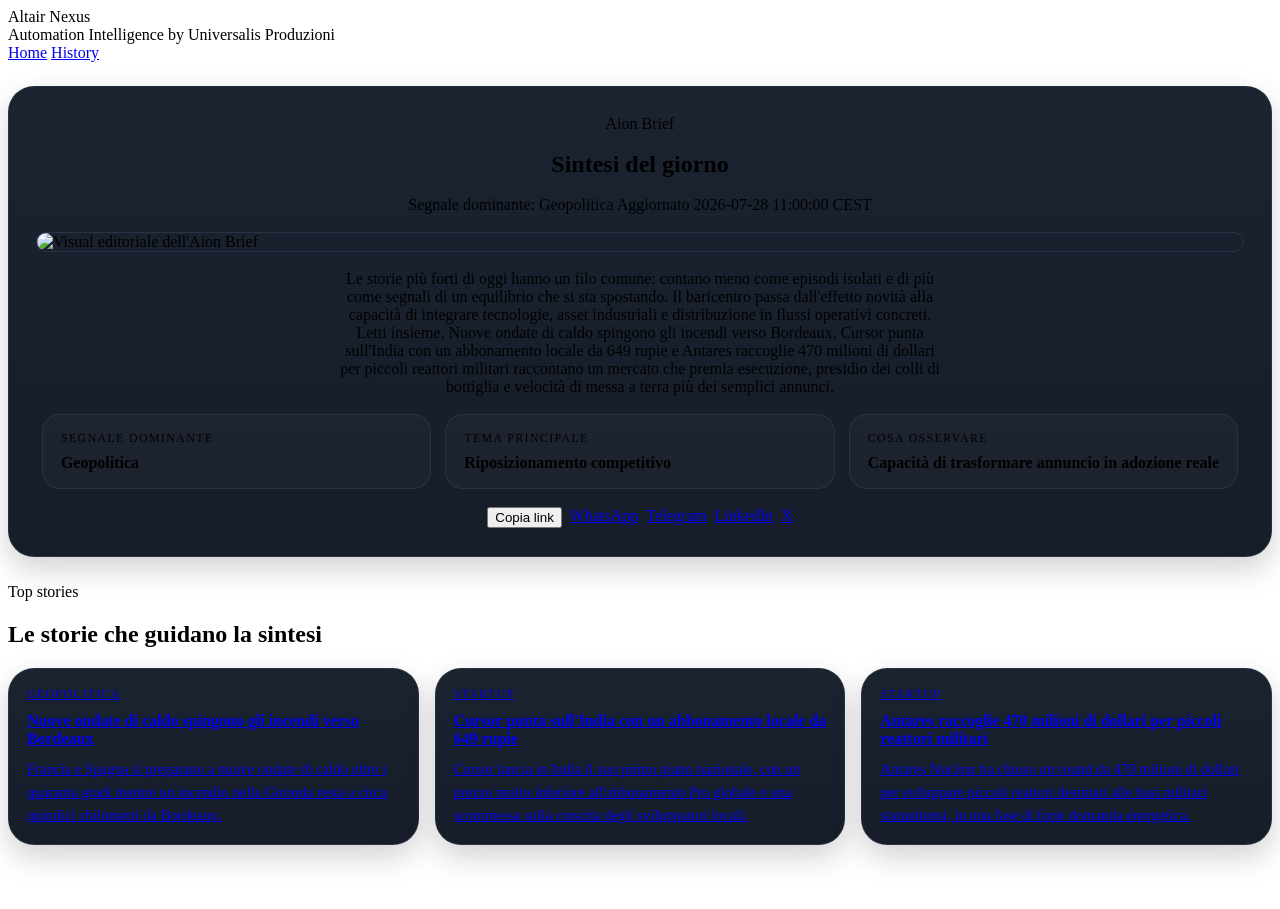
==== site/aion-brief.html @ 95d68d51 "Improve Altair Nexus SEO and visual polish" ====
<!doctype html>
<html lang="it">
  <head>
    <meta charset="UTF-8" />
    <meta name="viewport" content="width=device-width, initial-scale=1.0" />
    <title>Aion Brief — Sintesi del giorno — Altair Nexus</title>
    <meta name="description" content="Le storie più forti di oggi hanno un filo comune: contano meno come episodi isolati e di più come segnali di un equilibrio che si sta spostando. Il baricentro passa dall&#x27;effetto novità alla capacità di integrare tecnologie, asset industriali e distribuzione in flussi operativi co" />
    <meta name="robots" content="index,follow" />
    <meta property="og:site_name" content="Altair Nexus" />
    <meta property="og:type" content="article" />
    <meta property="og:locale" content="it_IT" />
    <meta property="og:title" content="Aion Brief — Sintesi del giorno — Altair Nexus" />
    <meta property="og:description" content="Le storie più forti di oggi hanno un filo comune: contano meno come episodi isolati e di più come segnali di un equilibrio che si sta spostando. Il baricentro passa dall&#x27;effetto novità alla capacità di integrare tecnologie, asset industriali e distribuzione in flussi operativi co" />
    <meta property="og:url" content="https://nexus.universalis.it/site/aion-brief.html" />
    <meta property="og:image" content="https://nexus.universalis.it/site/assets/aion-brief-generated.jpg" />
    <meta property="og:image:alt" content="Visual editoriale dell'Aion Brief" />
    <meta name="twitter:card" content="summary_large_image" />
    <meta name="twitter:title" content="Aion Brief — Sintesi del giorno — Altair Nexus" />
    <meta name="twitter:description" content="Le storie più forti di oggi hanno un filo comune: contano meno come episodi isolati e di più come segnali di un equilibrio che si sta spostando. Il baricentro passa dall&#x27;effetto novità alla capacità di integrare tecnologie, asset industriali e distribuzione in flussi operativi co" />
    <meta name="twitter:image" content="https://nexus.universalis.it/site/assets/aion-brief-generated.jpg" />
    <link rel="canonical" href="https://nexus.universalis.it/site/aion-brief.html" />
    <link rel="stylesheet" href="./assets/styles.css?v=20260326-1849" />
    <style>
      .brief-page { padding: 24px 0 56px; }
      .brief-card, .related-card { background: linear-gradient(180deg, rgba(18, 26, 40, 0.96), rgba(13, 20, 33, 0.96)); border: 1px solid rgba(141, 165, 204, 0.12); box-shadow: 0 12px 30px rgba(2, 8, 18, 0.18); border-radius: 26px; }
      .brief-card { padding: 28px; display: grid; gap: 18px; justify-items: center; }
      .brief-image { width: 100%; display: block; border-radius: 20px; border: 1px solid rgba(141, 165, 204, 0.14); }
      .brief-share { display: flex; flex-wrap: wrap; gap: 8px; justify-content: center; }
      .brief-title { max-width: 16ch; margin: 0; text-align: center; }
      .brief-meta { justify-content: center; }
      .brief-summary { max-width: 76ch; text-align: center; margin: 0; }
      .brief-grid { display: grid; grid-template-columns: repeat(3, minmax(0,1fr)); gap: 14px; }
      .brief-mini { display: grid; gap: 8px; padding: 16px 18px; border-radius: 18px; background: rgba(255,255,255,0.025); border: 1px solid rgba(141, 165, 204, 0.12); }
      .brief-mini span { color: var(--muted); font-size: .74rem; letter-spacing: .12em; text-transform: uppercase; }
      .related-grid { display: grid; grid-template-columns: repeat(3, minmax(0,1fr)); gap: 16px; margin-top: 20px; }
      .related-card { padding: 18px; display: grid; gap: 10px; }
      .related-kicker { color: var(--cyan); font-size: .74rem; letter-spacing: .12em; text-transform: uppercase; }
      .related-card span:last-child { color: var(--muted); font-size: .92rem; line-height: 1.55; }
      @media (max-width: 800px) { .brief-grid, .related-grid { grid-template-columns: 1fr; } }
    </style>
  </head>
  <body>
    <div class="background-grid"></div>
    <div class="background-glow glow-a"></div>
    <div class="background-glow glow-b"></div>
    <header class="topbar container">
      <div class="brand-block">
        <div class="brand-mark">Altair Nexus</div>
        <div class="brand-sub">Automation Intelligence by Universalis Produzioni</div>
      </div>
      <nav class="topnav">
        <a href="./">Home</a>
        <a href="./history.html">History</a>
      </nav>
    </header>
    <main class="container brief-page">
      <article class="brief-card">
        <div class="section-kicker">Aion Brief</div>
        <h1 class="story-title brief-title">Sintesi del giorno</h1>
        <div class="story-meta brief-meta">
          <span class="meta-pill">Segnale dominante: Geopolitica</span>
          <span class="meta-pill">Aggiornato 2026-07-28 11:00:00 CEST</span>
        </div>
        <img class="brief-image" src="./assets/aion-brief-generated.jpg" alt="Visual editoriale dell'Aion Brief" />
        <p class="story-hook brief-summary">Le storie più forti di oggi hanno un filo comune: contano meno come episodi isolati e di più come segnali di un equilibrio che si sta spostando. Il baricentro passa dall&#x27;effetto novità alla capacità di integrare tecnologie, asset industriali e distribuzione in flussi operativi concreti. Letti insieme, Nuove ondate di caldo spingono gli incendi verso Bordeaux, Cursor punta sull&#x27;India con un abbonamento locale da 649 rupie e Antares raccoglie 470 milioni di dollari per piccoli reattori militari raccontano un mercato che premia esecuzione, presidio dei colli di bottiglia e velocità di messa a terra più dei semplici annunci.</p>
        <div class="brief-grid">
          <div class="brief-mini"><span>Segnale dominante</span><strong>Geopolitica</strong></div>
          <div class="brief-mini"><span>Tema principale</span><strong>Riposizionamento competitivo</strong></div>
          <div class="brief-mini"><span>Cosa osservare</span><strong>Capacità di trasformare annuncio in adozione reale</strong></div>
        </div>
        <div class="brief-share">
          <button class="source-link" type="button" id="copy-brief-link">Copia link</button>
          <a class="source-link" href="https://wa.me/?text=Aion Brief — Sintesi del giorno

https://nexus.universalis.it/site/aion-brief.html" target="_blank" rel="noreferrer">WhatsApp</a>
          <a class="source-link" href="https://t.me/share/url?url=https://nexus.universalis.it/site/aion-brief.html&text=Aion%20Brief%20%E2%80%94%20Sintesi%20del%20giorno" target="_blank" rel="noreferrer">Telegram</a>
          <a class="source-link" href="https://www.linkedin.com/sharing/share-offsite/?url=https://nexus.universalis.it/site/aion-brief.html" target="_blank" rel="noreferrer">LinkedIn</a>
          <a class="source-link" href="https://twitter.com/intent/tweet?text=Aion%20Brief%20%E2%80%94%20Sintesi%20del%20giorno&url=https://nexus.universalis.it/site/aion-brief.html" target="_blank" rel="noreferrer">X</a>
        </div>
      </article>
      <section class="section-block" style="padding-top: 26px;">
        <div class="section-head compact">
          <div>
            <div class="section-kicker">Top stories</div>
            <h2>Le storie che guidano la sintesi</h2>
          </div>
        </div>
        <div class="related-grid"><a class="related-card" href="./stories/geopolitica-20260728-il-rischio-geopolitico-si-allarga-spain-france-bordeaux-1f14118e53.html"><span class="related-kicker">Geopolitica</span><strong>Nuove ondate di caldo spingono gli incendi verso Bordeaux</strong><span>Francia e Spagna si preparano a nuove ondate di caldo oltre i quaranta gradi mentre un incendio nella Gironda resta a circa quindici chilometri da Bordeaux.</span></a><a class="related-card" href="./stories/startup-20260728-il-venture-sceglie-con-pi-durezza-cursor-india-spacex-34a9e401c6.html"><span class="related-kicker">Startup</span><strong>Cursor punta sull&#x27;India con un abbonamento locale da 649 rupie</strong><span>Cursor lancia in India il suo primo piano nazionale, con un prezzo molto inferiore all&#x27;abbonamento Pro globale e una scommessa sulla crescita degli sviluppatori locali.</span></a><a class="related-card" href="./stories/startup-20260727-il-venture-sceglie-con-pi-durezza-antares-470m-us-105c14fca9.html"><span class="related-kicker">Startup</span><strong>Antares raccoglie 470 milioni di dollari per piccoli reattori militari</strong><span>Antares Nuclear ha chiuso un round da 470 milioni di dollari per sviluppare piccoli reattori destinati alle basi militari statunitensi, in una fase di forte domanda energetica.</span></a></div>
      </section>
    </main>
    <script>
      document.addEventListener('DOMContentLoaded', function () {
        const button = document.getElementById('copy-brief-link');
        const briefUrl = 'https://nexus.universalis.it/site/aion-brief.html';
        if (!button) return;
        function fallbackCopy(text) {
          const temp = document.createElement('textarea');
          temp.value = text;
          temp.setAttribute('readonly', '');
          temp.style.position = 'absolute';
          temp.style.left = '-9999px';
          document.body.appendChild(temp);
          temp.select();
          temp.setSelectionRange(0, temp.value.length);
          const ok = document.execCommand('copy');
          document.body.removeChild(temp);
          return ok;
        }
        button.addEventListener('click', async function () {
          try {
            if (navigator.clipboard && navigator.clipboard.writeText && window.isSecureContext) {
              await navigator.clipboard.writeText(briefUrl);
            } else if (!fallbackCopy(briefUrl)) {
              throw new Error('clipboard unavailable');
            }
            button.textContent = 'Link copiato';
          } catch (error) {
            button.textContent = 'Copia fallita';
          }
          window.setTimeout(function () {
            button.textContent = 'Copia link';
          }, 1800);
        });
      });
    </script>
  </body>
</html>
---- site/assets/styles.css ----
N�Z�����e�w���ɽ�Ё�(������而����ň�(�������ͽ���ɝ����Ȱ��ఀ�������Ȥ�(���������ɐ�ɝ����а��İ��԰�����(���������ɝ�����İ���԰���а������(�����������ɽ���ɝ�����İ���԰���а���̤�(����ѕ��耍���͙��(������ѕ�耍�Ոэ��(�����������耍�ᙉ���(�����典而م�����(����٥����而��ՙ��(������Ք而٘噙��(����ѕ��而�ŕ����(��������耍��݉���(���������耍�������(�������Ʌ��而ݑ�����(�����Ʌ���耍������(����͡�����������������ɝ�����������������(����͡���ܵͽ���������������ɝ���������������Ȥ�(����Ʌ����������(���������ɔ��፠�(�����������耉%�݅��=���M�屔����A���ѥ���1�����������	�����ѥ�Մ���A���ѥ������ɝ����͕ɥ��)�((��쁉��ͥ饹�聉�ɑ�ȵ�����)�ѵ�������쁵�ɝ����������������)�����(�����е�������%�ѕȰ�դ�ͅ�̵͕ɥ������ѕ��դ������������ѕ���	����5��M��ѕ���а��M�����U$���ͅ�̵͕ɥ��(�������ɽչ��(����Ʌ������Ʌ����С��ɍ����Ёѽ�����ѕȰ�ɝ�����ذ���̰���԰����ؤ���Ʌ����ɕ�Ѐ�����(���������ȵ�Ʌ����Р����������������������������Ȕ��������Ȁ������(��������مȠ��ѕ�Ф�(����������������٠�(����ͥѥ���ɕ��ѥٔ�(���ٕə��ܵ�聡������(��ѕ�еɕ���ɥ��聽�ѥ���1����������(���ݕ���е���е͵��ѡ���聅�ѥ����͕��(�����赽�൙��е͵��ѡ���聝Ʌ�͍����)�()��쁍����聥���ɥ��ѕ�е����Ʌѥ��聹�����)���ѽ��쁙���聥���ɥ���(����х���ȁ�ݥ�Ѡ聵��������ఁ���������܀�����त쁵�ɝ�������Ѽ��(������͡����������������ѽ��������(������ɽչ���ɥ���(����ͥѥ��聙�ᕐ쁥�͕��������ѕȵ�ٕ���聹���쁽������������(�������ɽչ�������聱����ȵ�Ʌ����Сɝ�����а������԰��ܤ���ఁ�Ʌ����ɕ�Ѐ��र������ȵ�Ʌ����Р�������ɝ�����а������԰��ܤ���ఁ�Ʌ����ɕ�Ѐ����(�������ɽչ��ͥ������������(����ͬ�������Ʌ������Ʌ����С��ɍ����Ё���ѕȰ��������Ԕ���Ʌ����ɕ�Ѐ�Ԕ��)�(������ɽչ�����܁�(����ͥѥ��聙�ᕐ�ݥ�Ѡ������쁡�����������쁉�ɑ�ȵɅ��������쁙��ѕ�聉��Ƞ����쁽������耸�������ѕȵ�ٕ���聹����)�(����ܵ��쁉����ɽչ��مȠ���典��ѽ�耴�����쁱���耴�������(����ܵ��쁉����ɽչ��مȠ��٥���Ф�ѽ���Д�ɥ���耴�������(�ѽ���ȁ�(���������聙����(�����ѥ�䵍��ѕ������������ݕ���(���������ѕ��聍��ѕ��(��ݥ�Ѡ������(�����ݥ�Ѡ聹����(�������������������������(����ͥѥ����ѥ����(��ѽ����(�������ɽ�����ѕ�聉��Ƞ�����(�������ɽչ�聱����ȵ�Ʌ����Р��������ɝ���ఀ�а��а����ܤ��ɝ���ఀ�а��а����Ȥ��(����ɑ�ȵ���ѽ������ͽ����ɝ�����İ���԰���а������(��赥��������)�(�ѽ�����酙ѕȁ�(�����ѕ��耈��(����ͥѥ��聅�ͽ��є�(�����������(�����ѽ�耴����(��ݥ�Ѡ聵�������ఀ���ܤ�(�������������(���Ʌ�͙�ɴ��Ʌ�ͱ�ѕ`�������(�������ɽչ�聱����ȵ�Ʌ����Р��������Ʌ����ɕ�а�ɝ�����ذ��̰��԰���Ԥ���Ʌ����ɕ�Ф�)�(��Ʌ����������(���������聝ɥ��(����������(�����������ѕ��聍��ѕ��)�(��Ʌ�����ɬ��(�����ѕȵ�����������ᕴ�(�����еͥ������ɕ��(�������耍���ݙ��(�����еݕ���������)�(��Ʌ����Ո�쁍�����مȠ����ѕ��쁙��еͥ�耸��ɕ�쁵�ɝ���ѽ�����(�ѽ���؁�(���������聙����(����������(��������مȠ����ѕ���(�����еͥ������ɕ��(���������ѕ��聍��ѕ��)�(�ѽ���؁���(���Ʌ�ͥѥ��聍���Ȁ���́��͔�������ɽչ������Ȁ���́��͔����ɑ�ȵ����Ȁ���́��͔��������䀸��́��͔�(�������������������(����ɑ�ȵɅ�����������(����ɑ�������ͽ�����Ʌ����ɕ���(��������������)�(�ѽ���؁�顽ٕȁ�(��������مȠ�����������(�������ɽչ��ɝ�����԰��԰��԰����Ԥ�(����ɑ�ȵ������ɝ�����İ���԰���а���Ĥ�(������������)�(�ѽ���ص���ѽ�䵱�����(��������مȠ�����������(�������ɽչ��ɝ�����ذ��̰��԰���ؤ�(����ɑ�ȵ������ɝ�����ذ��̰��԰���ऀ������х���)�(�ѽ���صɕ���е������(��������مȠ�����������(�������ɽչ��ɝ�����԰���Ȱ���Ȱ����ܤ�(����ɑ�ȵ������ɝ�����԰���Ȱ���Ȱ����ऀ������х���)�(����������ص��ѥ��́�(���������聹����(���������ѕ��聍��ѕ��(����������)�(�����������ѽ�䵱����(��������ɕ���е�����(�������������������(���������聹����(��ݥ�Ѡ������(��������������(���������ѕ��聍��ѕ��(�����ѥ�䵍��ѕ��聍��ѕ��(����ɑ�ȵɅ����������(����ɑ�������ͽ����ɝ�����İ���԰���а����Ȥ�(�������ɽչ��ɝ�����԰��԰��԰���̤�(�����еͥ��ĸ��ɕ��(����������������)�(��������ɕ���е������(��������مȠ�����������(�������ɽչ��ɝ�����԰���Ȱ���Ȱ����ܤ�(����ɑ�ȵ������ɝ�����԰���Ȱ���Ȱ������)�(���ɼ�����������������������(���ɼ���ɐ�(���ɼ���ф���ɐ�(��ɕ��������ɥ��(�ѽ���ѽ��(���ѕ���䵍�ɐ�(��ѽ��������(������ɔ���ɐ�(���͡���ɐ���ɐ�(�������ѕ���(�������ɽչ�聱����ȵ�Ʌ����Р��������ɝ����ఀ�ذ��������ؤ��ɝ����̰������̰����ؤ��(����ɑ�������ͽ����ɝ�����İ���԰���а����Ȥ�(�����͡�����������������ɝ���Ȱ�ఀ�ఀ�����)�(���ɼ��ɥ���(���������聝ɥ��(���ɥ��ѕ����є����յ���ĸ�ՙȀ��ՙ��(�����������(���������ѕ�����ɕэ��)�(���ɼ���ɐ�(���ɼ���ф���ɐ��(����ɑ�ȵɅ����������)�(���ɼ����ɼ��(����ͥѥ���ɕ��ѥٔ�(�������������������������(���������聝ɥ��(�����������ѕ��聍��ѕ��(�����ѥ�䵥ѕ��聍��ѕ��(��ѕ�е�����聍��ѕ��(�����������(���ٕə���聡������)�(���ɼ����ɼ�鉕��ɔ��(�����ѕ��耈��(����ͥѥ��聅�ͽ��є�(��ѽ�耴�����(�����������(��ݥ�Ѡ聵�������ఀ�Ȕ��(��������������(���Ʌ�͙�ɴ��Ʌ�ͱ�ѕ`�������(�������ɽչ��Ʌ������Ʌ����С��ɍ����Ё���ѕȰ�ɝ�����ذ��̰��԰���र��Ʌ����ɕ�Ѐ�Ȕ��(�����ѕ�聉��Ƞ�����(������ѕȵ�ٕ���聹����)�(���ɼ����ɼ�酙ѕȁ�(�����ѕ��耈��(����ͥѥ��聅�ͽ��є�(��ѽ�������(�����������(��ݥ�Ѡ聵�������ఀ�ؔ��(�������������(���Ʌ�͙�ɴ��Ʌ�ͱ�ѕ`�������(�������ɽչ�聱����ȵ�Ʌ����Р��������Ʌ����ɕ�а�ɝ�����ذ��̰��԰��䤰��Ʌ����ɕ�Ф�(��������������)�(���ɼ����ɼ�ѽ���(���������聙����(�����ѥ�䵍��ѕ��聍��ѕ��(���������ѕ��聍��ѕ��(�����������(�������Ʌ���Ʌ��)�(��ɕ͡���̵�������(���������聥�����������(���������ѕ��聍��ѕ��(������������������(�������������������(����ɑ�ȵɅ�����������(�������ɽչ��ɝ�����ذ��̰��԰�����(����ɑ�������ͽ����ɝ�����ذ��̰��԰�����(�������耍�������(�����еͥ������ɕ��(�����ѕȵ�����������ɕ��(��ݡ�є������聹��Ʌ��)�(���ɼ����ɼ��ā�(����ɝ�����(�����е�������مȠ����������(�����еͥ�聍�����ȸ�ɕ���и��ܰ�и�ɕ���(�������������������(�����ѕȵ����������(�����ݥ�Ѡ������(��ѕ�е�Ʌ�聉�������(��ѕ�е�����聍��ѕ��(�������耍�ᙉ���(��ѕ�е͡��������������ɝ�����ذ��̰��԰���ؤ�)�(���ɼ����ɼ����(����ɝ�����(��������مȠ����ѕ���(��������������ĸ��(�����еͥ���ɕ��(�����ݥ�Ѡ��፠�(��ѕ�е�����聍��ѕ��)�(���ɼ�͡�ɔ���ɥ���(����ɝ���ѽ������(��ݥ�Ѡ������(�����ݥ�Ѡ�������(���������聝ɥ��(�����������(���������������(����ɑ�ȵɅ����������(�������ɽչ�聱����ȵ�Ʌ����Р��������ɝ�����ذ��̰��԰���र�ɝ�����԰��԰��԰���Ȥ��(����ɑ�������ͽ����ɝ�����ذ��̰��԰���ؤ�(�����͡����聥�͕Ѐ��������ɝ�����԰��԰��԰���̤�)�(���ɼ�͡�ɔ��������(��������مȠ�����������(�����еͥ������ɕ��(��ѕ�е�Ʌ�͙�ɴ�����ɍ�͔�(�����ѕȵ�����������ѕ��)�(�ɕ����̵�����ѕ�͕ȁ�(���������聙����(���������ѕ��聍��ѕ��(�����ѥ�䵍��ѕ������������ݕ���(�����������(����ɝ��������������(��������������������(����ɑ�ȵɅ����������(�������ɽչ��(���������ȵ�Ʌ����Р�������ɝ�����԰���Ȱ���Ȱ���Ĥ��ɝ�����ذ���İ���԰�����Ԥ��(����ɝ����Ȱ��ܰ��䰀�����(����ɑ�������ͽ����ɝ�����԰���Ȱ���Ȱ������(�����͡�����������������ɝ���Ȱ�ఀ�ఀ�����)�(�ɕ����̵����������(���������聙����(���������ѕ��聍��ѕ��(�����������(������ݥ�Ѡ���)�(�ɕ����̵�����������(�ɕ���е�х��́�(���������聥�����������(���������ѕ��聍��ѕ��(�����ѥ�䵍��ѕ��聍��ѕ��(������������������(�������������������(����ɑ�ȵɅ���������(�������ɽչ��ɝ�����԰���Ȱ���Ȱ����Ȥ�(����ɑ�������ͽ����ɝ�����԰���Ȱ���Ȱ����ؤ�(�������耍���ل��(�����еͥ������ɕ��(�����еݕ���������(�����ѕȵ�����������ɕ��(��ѕ�е�Ʌ�͙�ɴ�����ɍ�͔�(��ݡ�є������聹��Ʌ��)�(�ɕ����̵�����ѕ�͕ȁ�ȁ�(����ɝ�����(�����еͥ��ĸ��ɕ��(��������������ĸ���(��������مȠ�����������)�(�ɕ����̵�����ѕ�͕ȁ���(����ɝ�����������(��������مȠ����ѕ���(��������������ĸ���(�����еͥ������ɕ��)�(�ɕ����̵����������(�ɕ���е��ɐ�������(���������聥�����������(���������ѕ��聍��ѕ��(�����ѥ�䵍��ѕ��聍��ѕ��(����������(������������������(�����������������(����ɑ�ȵɅ���������(����ɑ�������ͽ����ɝ�����԰���Ȱ���Ȱ����Ф�(�������ɽչ��ɝ�����԰���Ȱ���Ȱ������(��������مȠ�����������(�����еͥ������ɕ��(�����еݕ���������(�����ѕȵ�����������ᕴ�(��ѕ�е�Ʌ�͙�ɴ�����ɍ�͔�(��ݡ�є������聹��Ʌ��)�(�ɕ����̵���������������(�ɕ���е��ɐ������������(���Ʌ�ͥѥ����Ʌ�͙�ɴ����́��͔�)�(�ɕ����̵���������顽ٕȁ�����(�ɕ���е��ɐ�����顽ٕȁ������(���Ʌ�͙�ɴ��Ʌ�ͱ�ѕ`�����)�(���ɼ�������(���ٕə���聡������(���������聝ɥ��(���ɥ��ѕ����є�ɽ�����������Ѽ�)�(���ɼ������٥�Յ��(�ѽ���ѽ��٥�Յ���������ɔ�٥�Յ�����ѽ�䵡�ɼ��(�������������������(����ɑ�ȵ���ѽ������ͽ����مȠ��������)�(���ɼ������٥�Յ���(�������������������(����ͥѥ���ɕ��ѥٔ�(���ٕə���聡������(�����͡�����(������͕Ѐ����������ɝ�����԰��԰��԰���Ф�(������͕Ѐ������������ɝ�����԰��԰��԰����Ԥ�(������͕Ѐ���������ɝ�����԰��԰��԰���र(������͕Ѐ�������������ɝ���԰��ذ���Ȥ�(�������ɽչ��(����Ʌ������Ʌ����С��ɍ����Ѐ�Д��Д��مȠ����ɼ���������ܰ�ɝ�����ذ��̰��԰���ؤ����Ʌ����ɕ�Ѐ�����(���������ȵ�Ʌ����Р��Ց����ɝ����ܰ��������र�ɝ���������İ���䤤�)�(���ɼ������٥�Յ��鉕��ɔ��(�����ѕ��耈��(����ͥѥ��聅�ͽ��є�(����͕����(�������ɽչ��(���������ȵ�Ʌ����Сɝ�����Ȱ���ذ���԰����ؤ���ఁ�Ʌ����ɕ�Ѐ��र(���������ȵ�Ʌ����Р�������ɝ�����Ȱ���ذ���԰����ؤ���ఁ�Ʌ����ɕ�Ѐ��र(���������ȵ�Ʌ����Р��ّ�����Ʌ����ɕ�Ѐ���ĸȔ��ɝ�����԰��԰��԰����Ԥ��ĸȔ��ĸܔ���Ʌ����ɕ�Ѐ�ĸܔ�������(����Ʌ������Ʌ����С��ɍ����Ѐ���������ɝ�����԰��԰��԰����र�ɝ�����԰��԰��԰���Ĥ��Ȕ���Ʌ����ɕ�Ѐ�Ȕ��(�������ɽչ��ͥ����������ఀ��������ఀ���������������������(����ͬ������聱����ȵ�Ʌ����Р��Ց����ɝ������������Ȥ��ɝ������������Ф��(������ѕȵ�ٕ���聹����)�(���ɼ������٥�Յ��酙ѕȁ�(�����ѕ��耈��(����ͥѥ��聅�ͽ��є�(����͕����(�������ɽչ��(����Ʌ������Ʌ����С��ɍ����Ѐ�Ȕ��ؔ��ɝ�����԰��԰��԰���ܤ���Ʌ����ɕ�Ѐ����(����Ʌ������Ʌ����С��ɍ����Ё���ѕȰ��Ʌ����ɕ�Ѐ�Ȕ��ɝ���԰��ذ���ऀ�����ɝ���԰��ذ���Ȥ�������(���������ȵ�Ʌ����Р��������ɝ�����԰��԰��԰����Ԥ���Ʌ����ɕ�Ѐ�Д��ɝ���а��а���त�(������ѕȵ�ٕ���聹����)�(���ɼ������٥�Յ��٥�Յ�����쀴���ɼ�����������ɝ�����ذ��̰��԰������(���ɼ������٥�Յ��٥�Յ��ѕ���쀴���ɼ�����������ɝ�����ذ��̰��԰���Ф��(���ɼ������٥�Յ��٥�Յ������쀴���ɼ�����������ɝ�����İ�����԰���Ф��(���ɼ������٥�Յ��٥�Յ������쀴���ɼ�����������ɝ�����̰��԰��̰���Ф��(���ɼ������٥�Յ��٥�Յ����ɭ��́쀴���ɼ�����������ɝ��������̰��Ȱ���Ф��(���ɼ������٥�Յ��٥�Յ���х�����쀴���ɼ�����������ɝ���������İ��а���Ȥ��(���ɼ������٥�Յ��٥�Յ��͍������쀴���ɼ�����������ɝ�����԰��а������Ȥ��(���ɼ������٥�Յ��٥�Յ������ɔ�쀴���ɼ�����������ɝ�����̰��а�ܰ���Ȥ��(���ɼ�����������(�������������������������(���������聝ɥ��(�����������)�(���ɼ�������ā�(����ɝ�����(�����еͥ�聍�����ĸ�ɕ���ȸ��ܰ�ȸ��ɕ���(��������������ĸ���)�(���ɼ������������(����ɝ�����(��������مȠ�����������(�����еͥ��ĸ��ɕ��(��������������ĸ���)�(���ɼ���������䵍����(����ɝ�����(��������مȠ����ѕ���(��������������ĸ���)�(���ɼ��������ѥ��́�(���������聙����(�����������(�������Ʌ���Ʌ��(���������ѕ��聍��ѕ��)�(��ɥ���䵉��ѽ��(�ͽ�ɍ��������(���������聥�����������(���������ѕ��聍��ѕ��(�����ѥ�䵍��ѕ��聍��ѕ��(������������������(�����������������(����ɑ�ȵɅ�����������(����ɑ�������ͽ����ɝ�����İ���԰���а����ؤ�(�����͡����聥�͕Ѐ����������ɝ�����԰��԰��԰���Ȥ�)�(��ɥ���䵉��ѽ���(�������ɽչ�聱����ȵ�Ʌ����Р��Ց����ɝ�����ذ��̰��԰�Ȥ��ɝ�����ذ��̰��԰��त�(��������مȠ�����������(�����ͽ������ѕ��)�(�ͽ�ɍ��������(��������مȠ����ѕ���(�������ɽչ��ɝ�����԰��԰��԰��̤�)�)���ѽ��ͽ�ɍ��������(�����ͽ������ѕ��)�(�͡�ɔ���ѥ��́�(���������聙����(�������Ʌ���Ʌ��(����������)�(�͡�ɔ����Ё�(��ݥ�Ѡ������)�(�͡�ɔ���ѥ��̀�ͽ�ɍ��������(������������������(�����������������(����ɑ�ȵ������ɝ�����İ���԰���а������)�(�͡�ɔ������������(�������ɽչ�聱����ȵ�Ʌ����Р��Ց����ɝ�����ذ��̰��԰���ؤ��ɝ�����ذ��̰��԰���ܤ��(��������مȠ�����������(����ɑ�ȵ������ɝ�����ذ��̰��԰���ؤ�������х���)�(�͡�ɔ���ѥ��̵������(�����ѥ�䵍��ѕ��聍��ѕ��)�(�͡�ɔ���ѥ��̵������ͽ�ɍ��������(�������ɽչ��ɝ�����԰��԰��԰���Ԥ�)�(��ѽ�䵵�ф�͡�ɔ��(�����ѥ�䵍��ѕ��聙��ൕ���)�(���ɼ���ф���ɐ����������������(��啉ɽܰ��͕�ѥ��������Ȱ������������ȁ�(��ѕ�е�Ʌ�͙�ɴ�����ɍ�͔�(�����ѕȵ�����������ٕ��(�����еͥ������ɕ��(��������مȠ���典��)�(�ͥ��������Ё쁑������聝ɥ�쁝�������쁵�ɝ���ѽ��������(�ͥ�����ɽܰ�����еɽ܁�(���������聙���쁩��ѥ�䵍��ѕ������������ݕ��쁝�������쁅������ѕ����х���)�(�ͥ�����ɽ܁����������еɽ܁�����쁍�����مȠ����ѕ��쁙��еͥ�耸��ɕ�쁱�����������ĸ���ѕ�е�Ʌ�͙�ɴ�����ɍ�͔쁱��ѕȵ�����������ᕴ��(�ͥ�����ɽ܁��ɽ��������еɽ܁��ɽ���쁙��еͥ�耸��ɕ��ѕ�е������ɥ���쁱�����������ĸ��쁍�����مȠ������������(��ɕ��������ɥ���(���������聝ɥ��(���ɥ��ѕ����є����յ���������ř��(�����������(���������ѕ��聍��ѕ��(��������������������(����ɑ�ȵɅ����������(����ɝ���������������(�������ɽչ��(���������ȵ�Ʌ����Р�������ɝ�����ذ��̰��԰��ؤ���Ʌ����ɕ�Ѐ�����(����مȠ�������ɐ��)�(��ɕ�������������(��������مȠ���典��(�����еݕ���������(�����ѕȵ�����������ٕ��(�����еͥ������ɕ��)�(��ɕ�������ѕ�́쁑������聙���쁙����Ʌ���Ʌ�쁝�������쁍�����مȠ����ѕ����(��ɕ�������ѕ���(�������������������(����ɑ�ȵɅ�����������(�������ɽչ��ɝ�����԰��԰��԰���Ф�(����ɑ�������ͽ����ɝ�����İ���԰���а����Ф�(�����͡����聥�͕Ѐ����������ɝ�����԰��԰��԰���Ȥ�(�����еͥ������ɕ��)�(�͕�ѥ��������������������������(�ɕ����̵͡�����(����������������������)�(�ɕ����̵��ɼ���ɐ��(��������������������(��ѕ�е�����聍��ѕ��(����ɝ������ѽ�������(�������ɽչ��(���������ȵ�Ʌ����Р��������ɝ�����԰��԰��԰����Ԥ��ɝ�����԰��԰��԰����Ȥ��(���������ȵ�Ʌ����Р��Ց����ɝ����ذ��а��䰀���ؤ��ɝ���ఀ�̰��а����ؤ��(����ɑ�������ͽ����ɝ�����а���䰀��ఀ���Ԥ�(�����͡�����������������ɝ���������������ؤ�(����ɑ�ȵɅ����������)�(�ɕ����̵��ɼ���ɐ��ā�(����ɝ�����������(�����е�������مȠ����������(�����еͥ�聍�����ȸ�ɕ���и��ܰ�̸�ɕ���(�������������������(�����ѕȵ����������(��������مȠ�����������)�(�ɕ����̵��ɼ���ɐ����(�����ݥ�Ѡ��ɍ��(����ɝ����������Ѽ���(��������مȠ����ѕ���(��������������ĸ��)�(�ɕ����̵�ɥ���(���������聝ɥ��(���ɥ��ѕ����є����յ���ɕ���Р̰����������řȤ��(�����������(���������ѕ�����ɕэ��)�(�ɕ���е��ɐ��(���ٕə���聡������(���������聝ɥ��(���ɥ��ѕ����є�ɽ���������ř��(����ɑ�ȵɅ����������(�������ɽչ�聱����ȵ�Ʌ����Р��������ɝ����ఀ�ذ��������ؤ��ɝ����̰������̰����ؤ��(����ɑ�������ͽ����ɝ�����İ���԰���а����Ȥ�(�����͡�����������������ɝ���Ȱ�ఀ�ఀ�����(���Ʌ�ͥѥ����Ʌ�͙�ɴ����́��͔����ɑ�ȵ����Ȁ���́��͔�����͡���܀���́��͔�)�(�ɕ���е��ɐ顽ٕȁ�(���Ʌ�͙�ɴ��Ʌ�ͱ�ѕd������(����ɑ�ȵ������ɝ�����԰���Ȱ���Ȱ����Ф�(�����͡�����������������ɝ���԰��Ȱ��а����Ф�)�(�ɕ���е��ɐ�٥�Յ���(����ͥѥ���ɕ��ѥٔ�(���������聝ɥ��(���������]��h��춻�q�^t��ݥ�Ѡ������(��������ݥ�Ѡ���(��������������������(��������������������(������ɑ�ȵɅ����������(�������еͥ������ɕ��(����������������ĸ���(����ݡ�є������聹��Ʌ��(���((���͡�ɔ���ѥ��̀�ͽ�ɍ������陥��е������(����ɥ���͡�ɔ��ͽ�ɍ������陥��е������(����ѽ�䵵�ф�͡�ɔ����ͽ�ɍ������陥��е�������(�����ɥ�����յ��Ā�����(��������������������(����������مȠ�����������(���������ɽչ�聱����ȵ�Ʌ����Р��Ց����ɝ�����ذ���İ���԰����ؤ��ɝ�����԰���Ȱ���Ȱ����ܤ��(������ɑ�ȵ������ɝ�����ذ���İ���԰����ऀ������х���(�������еݕ���������(���((����ѽ�䵵�ф�͡�ɔ��(�������ѥ�䵍��ѕ�����ɕэ��(���((����ѽ�䵵�ф�͡�ɔ��͡�ɔ���ѥ��́�(�����ɥ�����յ��Ā�����(���)�()����������ݥ�Ѡ�����ँ�(���͡�ɔ���ѥ��̰(����ɥ���͡�ɔ�(����ѽ�䵵�ф�͡�ɔ��(�����ɥ��ѕ����є����յ���řȀ������х���(���)�((����ѥ����ɕ���������ɕ���������聭����ѡ������Ё�х�������Ё��ٔ��������ɴ�ѕ�Ё��ɔ���ȸ���(��ѽ�䵉����(�����еͥ��ĸ��ɕ��(��������������ĸ���)�((��ѽ�䵽����������(��ݡ�є��������ɔ������)�((��ѽ�䵽��������������ѽ�䵉��䵕�ѕ������(�����еͥ��ĸ��ɕ��)�()����������ݥ�Ѡ�����ँ�(���ѽ���؁�(�����������聙����(���((������������ص��ѥ��́�(�����������聹����(���((�������������ѽ�䵱����(����������ɕ���е�����(���������������������(�����������聥�����������(���((���ɕ����̵�ɥ���(�����ɥ��ѕ����є����յ���ř��(���((���ɕ����̵�����ѕ�͕Ȱ(���ɕ����̵����������(�����������ѕ�����ɕэ��(�������൑�ɕ�ѥ��聍��յ��(���((���ɕ����̵�����������(����ݥ�Ѡ������(���((���ɕ����̵��ɼ���ɐ�(���ɕ���е��ɐ������(�����������������(���((����ѽ�䵉����(�������еͥ��ĸ��ɕ��(����������������ĸ���(���)�((������ѥ����������٥��ѥ������������ݥѠ�ѡ��������Ёɕ���Ё�����ȸ���(�ѽ���ȹ���х���ȁ�(��ݥ�Ѡ聵��������ఁ���������܀�����त�(�����ݥ�Ѡ��������(����ɝ����������Ѽ���(��������������������(�����������(����ɑ�������ͽ����ɝ�����ఀ��̰���а������(����ɑ�ȵɅ����������(�������ɽչ��ɝ���а�ܰ��а������(�����͡����������������ɝ���������������Ȥ����͕Ѐ��������ɝ�����԰���԰���԰����Ԥ�(�������ɽ�����ѕ�聉��Ƞ�����(���ݕ���е�����ɽ�����ѕ�聉��Ƞ�����(��ѽ�������(��赥����������������)�((�ѽ���ȹ���х�����酙ѕȁ�(���������聹����)�((�ѽ���Ȁ��Ʌ����������(������ݥ�Ѡ���)�((�ѽ���Ȁ��Ʌ�����ɬ��(�������耍�ᙅ���(�����еͥ������ɕ��(�����еݕ���������(�����ѕȵ�����������ٕ��(��ѕ�е�Ʌ�͙�ɴ�����ɍ�͔�(��ݡ�є������聹��Ʌ��)�((�ѽ���Ȁ��Ʌ����Ո��(��������مȠ����ѕ���(�����еͥ������ɕ��(��������������ĸ���(��ݡ�є������聹��Ʌ��(���ٕə���聡������(��ѕ�е�ٕə���聕����ͥ��)�((�ѽ���Ȁ�ѽ���؁�(���������聙����(���������ѕ��聍��ѕ��(�����ѥ�䵍��ѕ��聙��ൕ���(����������(�������������Ѽ�)�((�ѽ���Ȁ�ѽ���؁���(���������聥�����������(���������ѕ��聍��ѕ��(�����ѥ�䵍��ѕ��聍��ѕ��(�������耍���Ք��(������������������(�������������������(����ɑ�������ͽ����ɝ�����ఀ��̰���а����ؤ�(����ɑ�ȵɅ�����������(�������ɽչ��ɝ����԰��̰��Ȱ����Ф�(�����еͥ������ɕ��(�����еݕ���������(�����ѕȵ�����������ٕ��(����������������(��ѕ�е�Ʌ�͙�ɴ�����ɍ�͔�(������������)�((�ѽ���Ȁ�ѽ���؁�顽ٕȰ(�ѽ���Ȁ�ѽ���؁�陽��̵٥ͥ����(�ѽ���Ȁ�ѽ���؁�m�ɥ�����ɕ��������t��(�������耍�������(����ɑ�ȵ������ɝ����ذ���䰀��ఀ���Ԥ�������х���(�������ɽչ��ɝ����ذ���䰀��ఀ��Ĥ�(����ѱ���聹����)�((�͕���Ʌݰ��������(����ɝ���ѽ�������)�((�͕���Ʌݰ��ɥ���(���������聝ɥ��(���ɥ��ѕ����є����յ���ɕ���Ра����������řȤ��(�����������)�((�͕���Ʌݰ���ɐ��(���������聝ɥ��(����������(������ݥ�Ѡ���(���������������(����ɑ�������ͽ����ɝ�����ఀ��̰���а����Ф�(����ɑ�ȵɅ���������(�������ɽչ��ɝ����԰��̰��Ȱ����Ȥ�)�((�͕���Ʌݰ���ɐ����(��������مȠ�����������(�����еݕ���������(��������������ĸ���)�((�͕���Ʌݰ���ɐ����(����ɝ�����(��������مȠ����ѕ���(�����еͥ������ɕ��(��������������ĸ���)�((�͕���Ʌݰ���ɐ�������(��������مȠ���典��(�����еͥ������ɕ��(�����еݕ���������(�����ѕȵ�����������ᕴ�(��������������ĸ��(��ѕ�е�Ʌ�͙�ɴ�����ɍ�͔�)�()����������ݥ�Ѡ�����ँ�(���ѽ���ȹ���х���ȁ�(����ݥ�Ѡ聵�������������ఀ�������(�����������������(�������൑�ɕ�ѥ��聍��յ��(�����������ѕ�����ɕэ��(������ɝ���ѽ������(�����������������(����ѽ������(���((���ѽ���Ȁ��Ʌ����������(������������(���((���ѽ���Ȁ��Ʌ�����ɬ��(�������еͥ������ɕ��(�������ѕȵ�����������ɕ��(���((���ѽ���Ȁ��Ʌ����Ո��(�����������聉�����(�������ݥ�Ѡ������(�������еͥ�����ɕ��(���((���ѽ���Ȁ�ѽ���؁�(����ݥ�Ѡ������(�����������聝ɥ��(�����ɥ��ѕ����є����յ���ɕ���Р̰����������řȤ��(������������(���((���ѽ���Ȁ�ѽ���؁���(�������ѥ�䵍��ѕ��聍��ѕ��(��������ݥ�Ѡ���(����ѕ�е�����聍��ѕ��(�����������������������(���((���͕���Ʌݰ��ɥ���(�����ɥ��ѕ����є����յ���ř��(���)�((����х�ȁ9���́٥�Յ��ɕ�ɕ͠��ɕ��մ����ѽɥ����ɥ���������(�ɽ�Ё�(������而�������(�������ͽ���ɝ����İ��ذ��а�����(���������ɐ�ɝ����̰��ఀ�ܰ����Ф�(���������ɝ�����ఀ��Ȱ���������Ф�(�����������ɽ���ɝ�����䰀��ذ���ذ������(����ѕ��耍���Ř��(������ѕ�耍������(�����������耍�������(�����典而��ᕔ�(����٥����而啄ݙ��(���������耍���٘�(����͡�����������������ɝ�����������������(����͡���ܵͽ���������������ɝ��������������Ȥ�(����Ʌ����������)�()�����(�������ɽչ��(���������ȵ�Ʌ����Р��������ɝ�����԰��԰��԰����र��Ʌ����ɕ�Ѐ�����(����Ʌ������Ʌ����С��ɍ����Ѐ��������ɝ����������ذ���ఀ���र��Ʌ����ɕ�Ѐ�Д��(���������ȵ�Ʌ����Р��������������Ѐ�������������������������������)�((������ɽչ���ɥ���(����������������(�������ɽչ��ͥ������������(����ͬ������聱����ȵ�Ʌ����Р����������������Ʌ����ɕ�Ѐ�����)�((������ɽչ�����܁�(����������������)�((�ѽ���ȁ�(�������������������������(�������ɽչ��ɝ���ذ�䰀�а������(����ɑ�ȵ���ѽ��������ɝ�����䰀��ذ���ذ���Ĥ�)�((�ѽ�����酙ѕȁ�(��ݥ�Ѡ聵�������ఀ���ܤ�(�������ɽչ�聱����ȵ�Ʌ����Р��������Ʌ����ɕ�а�ɝ�����ܰ������İ���र��Ʌ����ɕ�Ф�)�((��Ʌ�����ɬ�(���ɼ�͡�ɔ�������(�͕�ѥ��������Ȱ(��啉ɽܰ(�ɕ����̵�����������(�ɕ���е�х��̰(��ѽ�䵍�չа(�͕���Ʌݰ���ɐ�������(�����ѕȵ�����������ᕴ�)�((��Ʌ�����ɬ��(��������مȠ�����������(�����еͥ������ɕ��)�((��Ʌ����Ո��(�������而�剅��)�((�ѽ���؁���(����ɑ�ȵɅ���������(�������ɽչ���Ʌ����ɕ���)�((�ѽ���ص���ѽ�䵱����(�ѽ���صɕ���е�����(�ѽ���Ȁ�ѽ���؁�m�ɥ�����ɕ��������t��(�������ɽչ��ɝ�����԰��԰��԰����Ԥ�(����ɑ�ȵ������ɝ�����䰀��ذ���ذ����Ф�������х���)�((������͡�����(����������ѽ�������)�((���ɼ��(����������������������)�((���ɼ��ɥ���(���������聉�����)�((���ɼ���ɐ�(���ɼ���ф���ɐ�(��ɕ��������ɥ��(�ѽ���ѽ��(���ѕ���䵍�ɐ�(��ѽ��������(������ɔ���ɐ�(���͡���ɐ���ɐ�(�������ѕ��(�������ɥ�����ɐ��(�������ɽչ��(���������ȵ�Ʌ����Р��������ɝ�����԰��԰��԰����Ԥ���Ʌ����ɕ�Ѐ�Ȕ��(����ɝ����Ȱ��ܰ��԰����Ȥ�(����ɑ�ȵ������ɝ�����䰀��ذ���ذ����̤�(�����͡�����������������ɝ������������Ф�)�((���ɼ���ɐ�(���ɼ���ф���ɐ�(�ѽ���ѽ��(���ѕ���䵍�ɐ�(��ѽ��������(������ɔ���ɐ�(���͡���ɐ���ɐ�(�������ѕ��(�������ɥ�����ɐ�(�ɕ����̵�����ѕ�͕ȁ�(����ɑ�ȵɅ����������)�((���ɼ����ɼ��(�������������������(�������������������������(�����������ѕ��聕���(�����ѥ�䵥ѕ����х���(��ѕ�е�����聱����(����ɑ�ȵ���������ͽ����ɝ�����ܰ��������İ����ؤ�)�((���ɼ����ɼ�鉕��ɔ��(��ѽ�聅�Ѽ�(��ɥ���耴������(�����ѽ�耴������(������聅�Ѽ�(��ݥ�Ѡ聵�������ఀ���ܤ�(��������聵�������ఀ���ܤ�(���Ʌ�͙�ɴ聹����(�������ɽչ��Ʌ������Ʌ����С��ɍ����Ё���ѕȰ�ɝ�����ܰ������İ���̤���Ʌ����ɕ�Ѐ�Ȕ��(�����ѕ�聉��Ƞ�����)�((���ɼ����ɼ�酙ѕȁ�(��ѽ�聅�Ѽ�(�����ѽ����(������������(��ݥ�Ѡ聵�������ఁ���������������त�(�������������(���Ʌ�͙�ɴ聹����(�������ɽչ�聱����ȵ�Ʌ����Р�������ɝ�����ܰ������İ���Ф���Ʌ����ɕ�Ф�)�((���ɼ����ɼ�ѽ���(�����ѥ�䵍��ѕ��聙����х���)�((��ɕ͡���̵�������(����ɑ�ȵɅ���������(�������ɽչ��ɝ����������ذ���ఀ����Ԥ�(����ɑ�ȵ������ɝ����������ذ���ఀ�����(�������耍�������)�((���ɼ����ɼ��ā�(�����ݥ�Ѡ��͍��(��������مȠ�����������(�����еͥ�聍������ɕ�����ܰ�ظ�ɕ���(�������������������(�����ѕȵ����������(��ѕ�е�����聱����(��ѕ�е͡����聹����)�((���ɼ����ɼ����(�����ݥ�Ѡ��ɍ��(�������耍�ٍ����(�����еͥ��ĸ��ɕ��(��������������ĸ���(��ѕ�е�����聱����)�((���ɼ�͡�ɔ���ɥ���(�����ݥ�Ѡ�������(���������������(����ɑ�ȵɅ���������(�������ɽչ��ɝ�����԰��԰��԰����Ԥ�(����ɑ�ȵ������ɝ�����䰀��ذ���ذ����Ȥ�)�((�ɕ����̵�����ѕ�͕ȁ�(����ɝ���������������(�������ɽչ��(���������ȵ�Ʌ����Р�������ɝ�����ܰ������İ���Ȥ��ɝ���������ذ�������Ԥ��(����ɝ��������а��İ����Ȥ�)�((�ɕ����̵����������(�ɕ���е��ɐ������(�ͽ�ɍ�������(�͡�ɔ����ѽ���(����ɑ�ȵɅ���������)�((�͕�ѥ����������(����ɝ���ѽ�������)�((�͕�ѥ��������������Ё�(���������ѕ��聕���(�������������ѽ�������(����ɑ�ȵ���ѽ������ͽ����ɝ�����䰀��ذ���ذ���Ĥ�)�((�͕�ѥ���������ȁ�(�����еͥ�聍�����ĸ��ɕ���ȸ��ܰ�ȸ��ɕ���(�����ѕȵ����������)�((�ѽ���ѽɥ�̵�ɥ���(���ɥ��ѕ����є����յ���ĸ�ՙȀ���Ȁ�����(�����������)�((�ѽ���ѽ���(����ɑ�ȵɅ����������)�((�ѽ���ѽ��顽ٕȰ(���ѕ���䵍�ɐ顽ٕȰ(������ɔ���ɐ顽ٕȁ�(���Ʌ�͙�ɴ��Ʌ�ͱ�ѕd������(����ɑ�ȵ������ɝ�����ܰ��������İ���̤�(�����͡�����������������ɝ�����������̤�)�((�ѽ���ѽ�䵵�����(����ɑ�ȵ������ɝ�����ܰ��������İ����Ф�)�((�ѽ���ѽ�䵵����鉕��ɔ��(�������ɽչ�聱����ȵ�Ʌ����Р��������ɝ�����ܰ������İ����Ԥ���Ʌ����ɕ�Ѐ�����)�((�ѽ���ѽ�䵍��ѕ�Ё�(���������������)�((�ѽ���ѽ�䁠̰(������ɔ���ɐ��̰(���ѕ���䵹����(��ѽ��ѥѱ���(�����ѕȵ����������)�((�ѽ���ѽ����(������ɔ���ɐ���(���ѕ���䵑�͌�(���ѕ���䵡�����(��������������ĸ��)�((�������ɥ����������(����ɝ���ѽ�������)�((�������ɥ�����ɐ��(����ɑ�ȵ���������ͽ����ɝ����������ذ���ఀ���ؤ�)�((�������ɥ����������(��������مȠ�����������)�((�������ɥ����������Ʌ���(����ɑ�ȵɅ���������)�((�������ɥ����������(����ɑ�ȵɅ���������)�((�������ɥ��������(�͕���Ʌݰ���ɐ�(��ѽ�䵉ɥ�������́�����(���ф������(�х��������(����ɑ�ȵɅ���������)�((�͕���Ʌݰ��������(����ɝ���ѽ�������(���������������)�()����������ݥ�Ѡ�����ँ�(�����ɼ����ɼ��(���������������������(���������������������������(���((�����ɼ����ɼ�酙ѕȁ�(��������������(����ݥ�Ѡ聍����������������(���((���ѽ���ѽɥ�̵�ɥ���(�����ɥ��ѕ����є����յ���ř��(���((���ѽ���ѽ�䵵�����ѽ���ѽ��٥�Յ���(���������������������(���)�()����������ݥ�Ѡ�����ँ�(���ѽ���ȹ���х���ȁ�(������ɑ�ȵɅ����������(���((�����ɼ��(������������ѽ�������(���((�����ɼ����ɼ��(�����������������(���������������������������(���((�����ɼ����ɼ��ā�(�������ݥ�Ѡ������(�������еͥ�聍�����ȸ��ɕ������ܰ��ɕ���(���((�����ɼ����ɼ����(�������еͥ������ɕ��(���((���ɕ����̵�����ѕ�͕ȁ�(�����������ѕ�����ɕэ��(�������൑�ɕ�ѥ��聍��յ��(���((���ɕ����̵����������(�����������ѕ��聙����х���(�������൑�ɕ�ѥ��聍��յ��(�������������(���)�((���!�ɼ���������Ёɕ�������Ёɕ�Օ�ѕ����ѕȁѡ��٥�Յ��ɕ�ɕ͠����(���ɼ����ɼ��(�����������ѕ��聍��ѕ��(�����ѥ�䵥ѕ��聍��ѕ��(��ѕ�е�����聍��ѕ��(����ɑ�ȵ�������)�((���ɼ����ɼ�鉕��ɔ��(��ѽ�耴�����(��ɥ���聅�Ѽ�(�����ѽ�聅�Ѽ�(�����������(��ݥ�Ѡ聵�������ఀ�Ȕ��(���������������(���Ʌ�͙�ɴ��Ʌ�ͱ�ѕ`�������(�������ɽչ��Ʌ������Ʌ����С��ɍ����Ё���ѕȰ�ɝ�����ܰ������İ���Ф���Ʌ����ɕ�Ѐ�ؔ��)�((���ɼ����ɼ�酙ѕȁ�(��ѽ�������(�����ѽ�聅�Ѽ�(�����������(��ݥ�Ѡ聵�������ఀ�Ȕ��(���Ʌ�͙�ɴ��Ʌ�ͱ�ѕ`�������(�������ɽչ�聱����ȵ�Ʌ����Р��������Ʌ����ɕ�а�ɝ�����ܰ������İ���र��Ʌ����ɕ�Ф�)�((���ɼ����ɼ�ѽ���(�����ѥ�䵍��ѕ��聍��ѕ��)�((���ɼ����ɼ��ā�(�����ݥ�Ѡ��ɍ��(�����еͥ��Ը�ɕ��(��ѕ�е�����聍��ѕ��(��ѕ�е�Ʌ�͙�ɴ�����ɍ�͔�)�((���ɼ����ɼ����(�����ݥ�Ѡ��ɍ��(��ѕ�е�����聍��ѕ��)�((���ɼ�͡�ɔ���ɥ���(����ɝ�������聅�Ѽ�(����ɝ���ɥ���聅�Ѽ�)�()����������ݥ�Ѡ�����ँ�(�����ɼ����ɼ��ā�(�������ݥ�Ѡ������(�������еͥ���ɕ��(����ѕ�е�����聍��ѕ��(���((�����ɼ����ɼ����(����ѕ�е�����聍��ѕ��(���)�()����������ݥ�Ѡ�����ँ�(�����ɼ����ɼ��ā�(�������еͥ��ȸ��ɕ��(���)�((���	����ɽչ���ɥ����Չѱ��ͥ����������������ѽɥ���Ʌ��ȁ��ə�������)�����鉕��ɔ�)�����酙ѕȁ�(�����ѕ��耈��(����ͥѥ��聙�ᕐ�(����͕����(������ѕȵ�ٕ���聹����)�()�����鉕��ɔ��(��赥�������(���������������(�������ɽչ��(����ɕ���ѥ���Ʌ������Ʌ����С��ɍ����Ѐ�����̔���Ʌ����ɕ�Ѐ������ఁɝ�����ܰ������İ����Ԥ�����������ఁ�Ʌ����ɕ�Ѐ����������र(���������ȵ�Ʌ����Р��ᑕ����Ʌ����ɕ�Ѐ�������ɝ���������ذ�������Ԥ���Ĕ����Ȕ���Ʌ����ɕ�Ѐ���Ԕ�������(���������ȵ�Ʌ����Р�ɑ�����Ʌ����ɕ�Ѐ���ؔ��ɝ�����ܰ������İ����ऀ�ظ�����ظ�Ȕ���Ʌ����ɕ�Ѐ�ظ�Д�������(���������ȵ�Ʌ����Р��ّ�����Ʌ����ɕ�Ѐ���Д��ɝ���������ذ������Ф��и�����и�Ȕ���Ʌ����ɕ�Ѐ�и�Д�������(����ͬ������聱����ȵ�Ʌ����Р������������������������������Ʌ����ɕ�Ѐ�ؔ��)�()�����酙ѕȁ�(��赥�������(���������������(�������ɽչ��������(����Ʌ������Ʌ����С��ɍ����Ѐ�Д������ɝ���������ذ������Ȥ�����ఁ�Ʌ����ɕ�Ѐĸ��र(����Ʌ������Ʌ����С��ɍ����Ѐ�Ĕ������ɝ�����ܰ������İ���ؤ�����ఁ�Ʌ����ɕ�Ѐĸ��र(����Ʌ������Ʌ����С��ɍ����Ѐ�̔��Ȕ��ɝ���������ذ�����Ԥ�����ఁ�Ʌ����ɕ�Ѐĸ��र(����Ʌ������Ʌ����С��ɍ����Ѐ�ܔ������ɝ�����ܰ������İ���ऀ����ఁ�Ʌ����ɕ�Ѐĸ��र(����Ʌ������Ʌ����С��ɍ����Ѐ�����䔰�ɝ���������ذ������ऀ����ఁ�Ʌ����ɕ�Ѐĸ��र(���������ȵ�Ʌ����Р�ّ�����Ʌ����ɕ�Ѐ���̔��ɝ���������ذ�������Ԥ��̸�ؔ��̸�ؔ���Ʌ����ɕ�Ѐ�̸�ؔ�������(���������ȵ�Ʌ����Р��ё�����Ʌ����ɕ�Ѐ���Ȕ��ɝ�����ܰ������İ����Ȥ��ȸ�ؔ��ȸ�ؔ���Ʌ����ɕ�Ѐ�ȸ�ؔ�������(�������ɽչ��ͥ������������(����ͬ������聱����ȵ�Ʌ����Р������������������������������Ʌ����ɕ�Ѐ�ؔ��)�((������ɽչ���ɥ���(��赥�������(���������������(�������ɽչ��������(���������ȵ�Ʌ����Сɝ��������ذ��ذ����Ԥ���ఁ�Ʌ����ɕ�Ѐ��र(���������ȵ�Ʌ����Р�������ɝ��������ذ��ذ���̤���ఁ�Ʌ����ɕ�Ѐ��र(���������ȵ�Ʌ����Р��������Ʌ����ɕ�Ѐ�����Ȕ��ɝ���������ذ�������Ԥ�������Ʌ����ɕ�Ѐ�������������(���������ȵ�Ʌ����Р���������Ʌ����ɕ�Ѐ�����Ȕ��ɝ�����ܰ������İ����ؤ�������Ʌ����ɕ�Ѐ�������������(�������ɽչ��ͥ����������ఀ��������ఀ����������ఀ������������(����ͬ������聱����ȵ�Ʌ����Р������������������ɝ������������Ȥ��Ȕ���Ʌ����ɕ�Ѐ�����)�((������ɽչ�����܁�(���������聹����)�((�ѽ���Ȱ(������͡�����(����ͥѥ���ɕ��ѥٔ�(��赥�������)�((���ɼ���ɐ��(�������ɽչ��(���������ȵ�Ʌ����Р��������ɝ�����԰��԰��԰����Ф���Ʌ����ɕ�Ѐ�Д��(����Ʌ������Ʌ����С��ɍ����Ѐ���������ɝ�����ܰ������İ����Ԥ���Ʌ����ɕ�Ѐ�Д��(����ɝ���䰀�а��İ�����)�()����������ݥ�Ѡ�����ँ�(�������鉕��ɔ��(�����������������(���������ɽչ��(������ɕ���ѥ���Ʌ������Ʌ����С��ɍ����Ѐ�����ؔ���Ʌ����ɕ�Ѐ�����ఁɝ�����ܰ������İ����Ԥ���������ఁ�Ʌ����ɕ�Ѐ���������र(�����������ȵ�Ʌ����Р��ᑕ����Ʌ����ɕ�Ѐ�������ɝ���������ذ�������Ԥ����������Д���Ʌ����ɕ�Ѐ���ؔ�������(���((�������酙ѕȁ�(�����������������(���((��������ɽչ���ɥ���(����������������(���������ɽչ��ͥ����������ఀ��������ఀ����������ఀ������������(���)�(
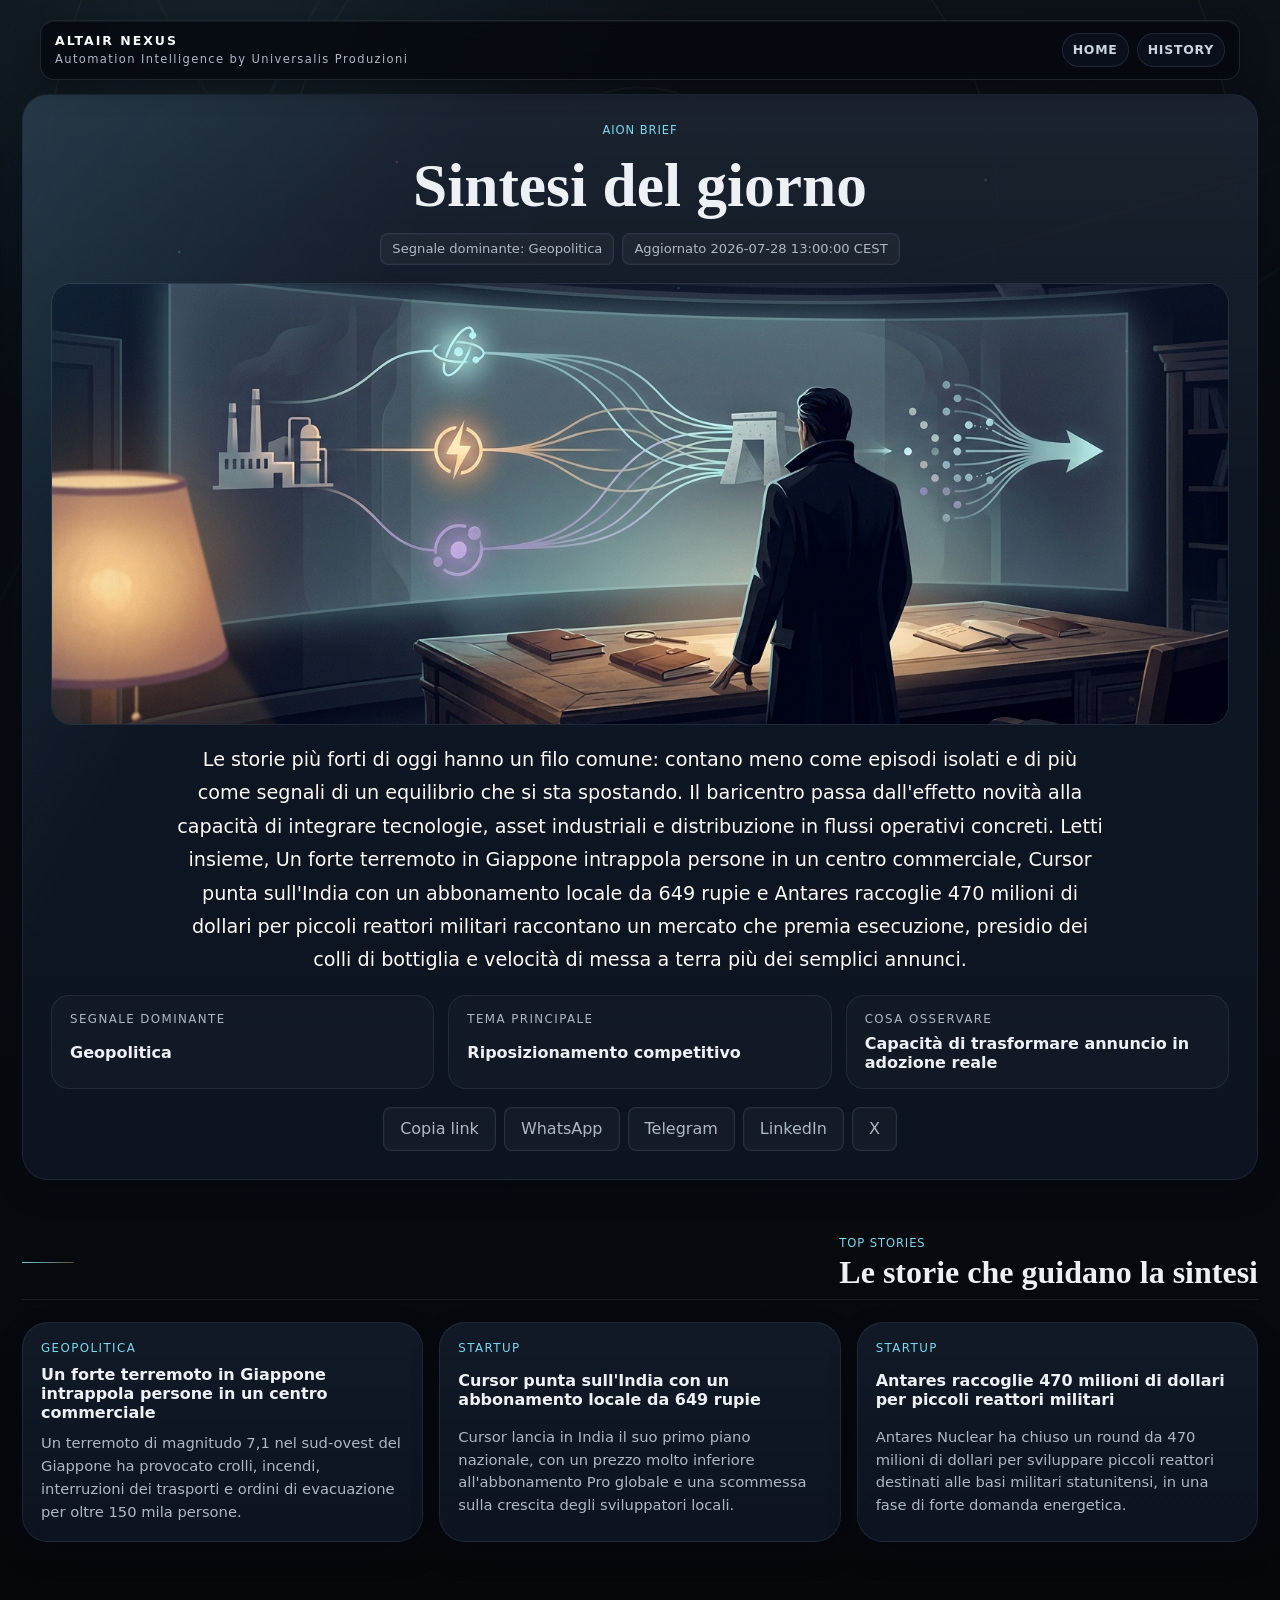
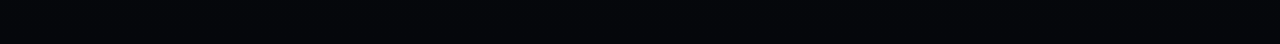
==== commit 1b4ea6c7: "Sync current public edition files" ====
--- a/site/aion-brief.html
+++ b/site/aion-brief.html
@@ -59,10 +59,10 @@
         <h1 class="story-title brief-title">Sintesi del giorno</h1>
         <div class="story-meta brief-meta">
           <span class="meta-pill">Segnale dominante: Geopolitica</span>
-          <span class="meta-pill">Aggiornato 2026-07-28 11:00:00 CEST</span>
+          <span class="meta-pill">Aggiornato 2026-07-28 13:00:00 CEST</span>
         </div>
         <img class="brief-image" src="./assets/aion-brief-generated.jpg" alt="Visual editoriale dell'Aion Brief" />
-        <p class="story-hook brief-summary">Le storie più forti di oggi hanno un filo comune: contano meno come episodi isolati e di più come segnali di un equilibrio che si sta spostando. Il baricentro passa dall&#x27;effetto novità alla capacità di integrare tecnologie, asset industriali e distribuzione in flussi operativi concreti. Letti insieme, Nuove ondate di caldo spingono gli incendi verso Bordeaux, Cursor punta sull&#x27;India con un abbonamento locale da 649 rupie e Antares raccoglie 470 milioni di dollari per piccoli reattori militari raccontano un mercato che premia esecuzione, presidio dei colli di bottiglia e velocità di messa a terra più dei semplici annunci.</p>
+        <p class="story-hook brief-summary">Le storie più forti di oggi hanno un filo comune: contano meno come episodi isolati e di più come segnali di un equilibrio che si sta spostando. Il baricentro passa dall&#x27;effetto novità alla capacità di integrare tecnologie, asset industriali e distribuzione in flussi operativi concreti. Letti insieme, Un forte terremoto in Giappone intrappola persone in un centro commerciale, Cursor punta sull&#x27;India con un abbonamento locale da 649 rupie e Antares raccoglie 470 milioni di dollari per piccoli reattori militari raccontano un mercato che premia esecuzione, presidio dei colli di bottiglia e velocità di messa a terra più dei semplici annunci.</p>
         <div class="brief-grid">
           <div class="brief-mini"><span>Segnale dominante</span><strong>Geopolitica</strong></div>
           <div class="brief-mini"><span>Tema principale</span><strong>Riposizionamento competitivo</strong></div>
@@ -85,7 +85,7 @@
             <h2>Le storie che guidano la sintesi</h2>
           </div>
         </div>
-        <div class="related-grid"><a class="related-card" href="./stories/geopolitica-20260728-il-rischio-geopolitico-si-allarga-spain-france-bordeaux-1f14118e53.html"><span class="related-kicker">Geopolitica</span><strong>Nuove ondate di caldo spingono gli incendi verso Bordeaux</strong><span>Francia e Spagna si preparano a nuove ondate di caldo oltre i quaranta gradi mentre un incendio nella Gironda resta a circa quindici chilometri da Bordeaux.</span></a><a class="related-card" href="./stories/startup-20260728-il-venture-sceglie-con-pi-durezza-cursor-india-spacex-34a9e401c6.html"><span class="related-kicker">Startup</span><strong>Cursor punta sull&#x27;India con un abbonamento locale da 649 rupie</strong><span>Cursor lancia in India il suo primo piano nazionale, con un prezzo molto inferiore all&#x27;abbonamento Pro globale e una scommessa sulla crescita degli sviluppatori locali.</span></a><a class="related-card" href="./stories/startup-20260727-il-venture-sceglie-con-pi-durezza-antares-470m-us-105c14fca9.html"><span class="related-kicker">Startup</span><strong>Antares raccoglie 470 milioni di dollari per piccoli reattori militari</strong><span>Antares Nuclear ha chiuso un round da 470 milioni di dollari per sviluppare piccoli reattori destinati alle basi militari statunitensi, in una fase di forte domanda energetica.</span></a></div>
+        <div class="related-grid"><a class="related-card" href="./stories/geopolitica-20260728-il-rischio-geopolitico-si-allarga-people-japan-c1d05e4355.html"><span class="related-kicker">Geopolitica</span><strong>Un forte terremoto in Giappone intrappola persone in un centro commerciale</strong><span>Un terremoto di magnitudo 7,1 nel sud-ovest del Giappone ha provocato crolli, incendi, interruzioni dei trasporti e ordini di evacuazione per oltre 150 mila persone.</span></a><a class="related-card" href="./stories/startup-20260728-il-venture-sceglie-con-pi-durezza-cursor-india-spacex-34a9e401c6.html"><span class="related-kicker">Startup</span><strong>Cursor punta sull&#x27;India con un abbonamento locale da 649 rupie</strong><span>Cursor lancia in India il suo primo piano nazionale, con un prezzo molto inferiore all&#x27;abbonamento Pro globale e una scommessa sulla crescita degli sviluppatori locali.</span></a><a class="related-card" href="./stories/startup-20260727-il-venture-sceglie-con-pi-durezza-antares-470m-us-105c14fca9.html"><span class="related-kicker">Startup</span><strong>Antares raccoglie 470 milioni di dollari per piccoli reattori militari</strong><span>Antares Nuclear ha chiuso un round da 470 milioni di dollari per sviluppare piccoli reattori destinati alle basi militari statunitensi, in una fase di forte domanda energetica.</span></a></div>
       </section>
     </main>
     <script>
--- a/site/assets/styles.css
+++ b/site/assets/styles.css
@@ -1,2 +1,3100 @@
-N�Z�����e�w���ɽ�Ё�(������而����ň�(�������ͽ���ɝ����Ȱ��ఀ�������Ȥ�(���������ɐ�ɝ����а��İ��԰�����(���������ɝ�����İ���԰���а������(�����������ɽ���ɝ�����İ���԰���а���̤�(����ѕ��耍���͙��(������ѕ�耍�Ոэ��(�����������耍�ᙉ���(�����典而م�����(����٥����而��ՙ��(������Ք而٘噙��(����ѕ��而�ŕ����(��������耍��݉���(���������耍�������(�������Ʌ��而ݑ�����(�����Ʌ���耍������(����͡�����������������ɝ�����������������(����͡���ܵͽ���������������ɝ���������������Ȥ�(����Ʌ����������(���������ɔ��፠�(�����������耉%�݅��=���M�屔����A���ѥ���1�����������	�����ѥ�Մ���A���ѥ����-��ɝ����͕ɥ��)�((��쁉��ͥ饹�聉�ɑ�ȵ�����)�ѵ�������쁵�ɝ����������������)�����(�����е�������%�ѕȰ�դ�ͅ�̵͕ɥ������ѕ��դ������������ѕ���	����5��M��ѕ���а��M�����U$���ͅ�̵͕ɥ��(�������ɽչ��(����Ʌ������Ʌ����С��ɍ����Ёѽ�����ѕȰ�ɝ�����ذ���̰���԰����ؤ���Ʌ����ɕ�Ѐ�����(���������ȵ�Ʌ����Р����������������������������Ȕ��������Ȁ������(��������مȠ��ѕ�Ф�(����������������٠�(����ͥѥ���ɕ��ѥٔ�(���ٕə��ܵ�聡������(��ѕ�еɕ���ɥ��聽�ѥ���1����������(���ݕ���е���е͵��ѡ���聅�ѥ����͕��(�����赽�൙��е͵��ѡ���聝Ʌ�͍����)�()��쁍����聥���ɥ��ѕ�е����Ʌѥ��聹�����)���ѽ��쁙���聥���ɥ���(����х���ȁ�ݥ�Ѡ聵��������ఁ���������܀�����त쁵�ɝ�������Ѽ��(������͡����������������ѽ��������(������ɽչ���ɥ���(����ͥѥ��聙�ᕐ쁥�͕��������ѕȵ�ٕ���聹���쁽������������(�������ɽչ�������聱����ȵ�Ʌ����Сɝ�����а������԰��ܤ���ఁ�Ʌ����ɕ�Ѐ��र������ȵ�Ʌ����Р�������ɝ�����а������԰��ܤ���ఁ�Ʌ����ɕ�Ѐ����(�������ɽչ��ͥ������������(����ͬ�������Ʌ������Ʌ����С��ɍ����Ё���ѕȰ��������Ԕ���Ʌ����ɕ�Ѐ�Ԕ��)�(������ɽչ�����܁�(����ͥѥ��聙�ᕐ�ݥ�Ѡ������쁡�����������쁉�ɑ�ȵɅ��������쁙��ѕ�聉��Ƞ����쁽������耸�������ѕȵ�ٕ���聹����)�(����ܵ��쁉����ɽչ��مȠ���典��ѽ�耴�����쁱���耴�������(����ܵ��쁉����ɽչ��مȠ��٥���Ф�ѽ���Д�ɥ���耴�������(�ѽ���ȁ�(���������聙����(�����ѥ�䵍��ѕ������������ݕ���(���������ѕ��聍��ѕ��(��ݥ�Ѡ������(�����ݥ�Ѡ聹����(�������������������������(����ͥѥ����ѥ����(��ѽ����(�������ɽ�����ѕ�聉��Ƞ�����(�������ɽչ�聱����ȵ�Ʌ����Р��������ɝ���ఀ�а��а����ܤ��ɝ���ఀ�а��а����Ȥ��(����ɑ�ȵ���ѽ������ͽ����ɝ�����İ���԰���а������(��赥��������)�(�ѽ�����酙ѕȁ�(�����ѕ��耈��(����ͥѥ��聅�ͽ��є�(�����������(�����ѽ�耴����(��ݥ�Ѡ聵�������ఀ���ܤ�(�������������(���Ʌ�͙�ɴ��Ʌ�ͱ�ѕ`�������(�������ɽչ�聱����ȵ�Ʌ����Р��������Ʌ����ɕ�а�ɝ�����ذ��̰��԰���Ԥ���Ʌ����ɕ�Ф�)�(��Ʌ����������(���������聝ɥ��(����������(�����������ѕ��聍��ѕ��)�(��Ʌ�����ɬ��(�����ѕȵ�����������ᕴ�(�����еͥ������ɕ��(�������耍���ݙ��(�����еݕ���������)�(��Ʌ����Ո�쁍�����مȠ����ѕ��쁙��еͥ�耸��ɕ�쁵�ɝ���ѽ�����(�ѽ���؁�(���������聙����(����������(��������مȠ����ѕ���(�����еͥ������ɕ��(���������ѕ��聍��ѕ��)�(�ѽ���؁���(���Ʌ�ͥѥ��聍���Ȁ���́��͔�������ɽչ������Ȁ���́��͔����ɑ�ȵ����Ȁ���́��͔��������䀸��́��͔�(�������������������(����ɑ�ȵɅ�����������(����ɑ�������ͽ�����Ʌ����ɕ���(��������������)�(�ѽ���؁�顽ٕȁ�(��������مȠ�����������(�������ɽչ��ɝ�����԰��԰��԰����Ԥ�(����ɑ�ȵ������ɝ�����İ���԰���а���Ĥ�(������������)�(�ѽ���ص���ѽ�䵱�����(��������مȠ�����������(�������ɽչ��ɝ�����ذ��̰��԰���ؤ�(����ɑ�ȵ������ɝ�����ذ��̰��԰���ऀ������х���)�(�ѽ���صɕ���е������(��������مȠ�����������(�������ɽչ��ɝ�����԰���Ȱ���Ȱ����ܤ�(����ɑ�ȵ������ɝ�����԰���Ȱ���Ȱ����ऀ������х���)�(����������ص��ѥ��́�(���������聹����(���������ѕ��聍��ѕ��(����������)�(�����������ѽ�䵱����(��������ɕ���е�����(�������������������(���������聹����(��ݥ�Ѡ������(��������������(���������ѕ��聍��ѕ��(�����ѥ�䵍��ѕ��聍��ѕ��(����ɑ�ȵɅ����������(����ɑ�������ͽ����ɝ�����İ���԰���а����Ȥ�(�������ɽչ��ɝ�����԰��԰��԰���̤�(�����еͥ��ĸ��ɕ��(����������������)�(��������ɕ���е������(��������مȠ�����������(�������ɽչ��ɝ�����԰���Ȱ���Ȱ����ܤ�(����ɑ�ȵ������ɝ�����԰���Ȱ���Ȱ������)�(���ɼ�����������������������(���ɼ���ɐ�(���ɼ���ф���ɐ�(��ɕ��������ɥ��(�ѽ���ѽ��(���ѕ���䵍�ɐ�(��ѽ��������(������ɔ���ɐ�(���͡���ɐ���ɐ�(�������ѕ���(�������ɽչ�聱����ȵ�Ʌ����Р��������ɝ����ఀ�ذ��������ؤ��ɝ����̰������̰����ؤ��(����ɑ�������ͽ����ɝ�����İ���԰���а����Ȥ�(�����͡�����������������ɝ���Ȱ�ఀ�ఀ�����)�(���ɼ��ɥ���(���������聝ɥ��(���ɥ��ѕ����є����յ���ĸ�ՙȀ��ՙ��(�����������(���������ѕ�����ɕэ��)�(���ɼ���ɐ�(���ɼ���ф���ɐ��(����ɑ�ȵɅ����������)�(���ɼ����ɼ��(����ͥѥ���ɕ��ѥٔ�(�������������������������(���������聝ɥ��(�����������ѕ��聍��ѕ��(�����ѥ�䵥ѕ��聍��ѕ��(��ѕ�е�����聍��ѕ��(�����������(���ٕə���聡������)�(���ɼ����ɼ�鉕��ɔ��(�����ѕ��耈��(����ͥѥ��聅�ͽ��є�(��ѽ�耴�����(�����������(��ݥ�Ѡ聵�������ఀ�Ȕ��(��������������(���Ʌ�͙�ɴ��Ʌ�ͱ�ѕ`�������(�������ɽչ��Ʌ������Ʌ����С��ɍ����Ё���ѕȰ�ɝ�����ذ��̰��԰���र��Ʌ����ɕ�Ѐ�Ȕ��(�����ѕ�聉��Ƞ�����(������ѕȵ�ٕ���聹����)�(���ɼ����ɼ�酙ѕȁ�(�����ѕ��耈��(����ͥѥ��聅�ͽ��є�(��ѽ�������(�����������(��ݥ�Ѡ聵�������ఀ�ؔ��(�������������(���Ʌ�͙�ɴ��Ʌ�ͱ�ѕ`�������(�������ɽչ�聱����ȵ�Ʌ����Р��������Ʌ����ɕ�а�ɝ�����ذ��̰��԰��䤰��Ʌ����ɕ�Ф�(��������������)�(���ɼ����ɼ�ѽ���(���������聙����(�����ѥ�䵍��ѕ��聍��ѕ��(���������ѕ��聍��ѕ��(�����������(�������Ʌ���Ʌ��)�(��ɕ͡���̵�������(���������聥�����������(���������ѕ��聍��ѕ��(������������������(�������������������(����ɑ�ȵɅ�����������(�������ɽչ��ɝ�����ذ��̰��԰�����(����ɑ�������ͽ����ɝ�����ذ��̰��԰�����(�������耍�������(�����еͥ������ɕ��(�����ѕȵ�����������ɕ��(��ݡ�є������聹��Ʌ��)�(���ɼ����ɼ��ā�(����ɝ�����(�����е�������مȠ����������(�����еͥ�聍�����ȸ�ɕ���и��ܰ�и�ɕ���(�������������������(�����ѕȵ����������(�����ݥ�Ѡ������(��ѕ�е�Ʌ�聉�������(��ѕ�е�����聍��ѕ��(�������耍�ᙉ���(��ѕ�е͡��������������ɝ�����ذ��̰��԰���ؤ�)�(���ɼ����ɼ����(����ɝ�����(��������مȠ����ѕ���(��������������ĸ��(�����еͥ���ɕ��(�����ݥ�Ѡ��፠�(��ѕ�е�����聍��ѕ��)�(���ɼ�͡�ɔ���ɥ���(����ɝ���ѽ������(��ݥ�Ѡ������(�����ݥ�Ѡ�������(���������聝ɥ��(�����������(���������������(����ɑ�ȵɅ����������(�������ɽչ�聱����ȵ�Ʌ����Р��������ɝ�����ذ��̰��԰���र�ɝ�����԰��԰��԰���Ȥ��(����ɑ�������ͽ����ɝ�����ذ��̰��԰���ؤ�(�����͡����聥�͕Ѐ��������ɝ�����԰��԰��԰���̤�)�(���ɼ�͡�ɔ��������(��������مȠ�����������(�����еͥ������ɕ��(��ѕ�е�Ʌ�͙�ɴ�����ɍ�͔�(�����ѕȵ�����������ѕ��)�(�ɕ����̵�����ѕ�͕ȁ�(���������聙����(���������ѕ��聍��ѕ��(�����ѥ�䵍��ѕ������������ݕ���(�����������(����ɝ��������������(��������������������(����ɑ�ȵɅ����������(�������ɽչ��(���������ȵ�Ʌ����Р�������ɝ�����԰���Ȱ���Ȱ���Ĥ��ɝ�����ذ���İ���԰�����Ԥ��(����ɝ����Ȱ��ܰ��䰀�����(����ɑ�������ͽ����ɝ�����԰���Ȱ���Ȱ������(�����͡�����������������ɝ���Ȱ�ఀ�ఀ�����)�(�ɕ����̵����������(���������聙����(���������ѕ��聍��ѕ��(�����������(������ݥ�Ѡ���)�(�ɕ����̵�����������(�ɕ���е�х��́�(���������聥�����������(���������ѕ��聍��ѕ��(�����ѥ�䵍��ѕ��聍��ѕ��(������������������(�������������������(����ɑ�ȵɅ���������(�������ɽչ��ɝ�����԰���Ȱ���Ȱ����Ȥ�(����ɑ�������ͽ����ɝ�����԰���Ȱ���Ȱ����ؤ�(�������耍���ل��(�����еͥ������ɕ��(�����еݕ���������(�����ѕȵ�����������ɕ��(��ѕ�е�Ʌ�͙�ɴ�����ɍ�͔�(��ݡ�є������聹��Ʌ��)�(�ɕ����̵�����ѕ�͕ȁ�ȁ�(����ɝ�����(�����еͥ��ĸ��ɕ��(��������������ĸ���(��������مȠ�����������)�(�ɕ����̵�����ѕ�͕ȁ���(����ɝ�����������(��������مȠ����ѕ���(��������������ĸ���(�����еͥ������ɕ��)�(�ɕ����̵����������(�ɕ���е��ɐ�������(���������聥�����������(���������ѕ��聍��ѕ��(�����ѥ�䵍��ѕ��聍��ѕ��(����������(������������������(�����������������(����ɑ�ȵɅ���������(����ɑ�������ͽ����ɝ�����԰���Ȱ���Ȱ����Ф�(�������ɽչ��ɝ�����԰���Ȱ���Ȱ������(��������مȠ�����������(�����еͥ������ɕ��(�����еݕ���������(�����ѕȵ�����������ᕴ�(��ѕ�е�Ʌ�͙�ɴ�����ɍ�͔�(��ݡ�є������聹��Ʌ��)�(�ɕ����̵���������������(�ɕ���е��ɐ������������(���Ʌ�ͥѥ����Ʌ�͙�ɴ����́��͔�)�(�ɕ����̵���������顽ٕȁ�����(�ɕ���е��ɐ�����顽ٕȁ������(���Ʌ�͙�ɴ��Ʌ�ͱ�ѕ`�����)�(���ɼ�������(���ٕə���聡������(���������聝ɥ��(���ɥ��ѕ����є�ɽ�����������Ѽ�)�(���ɼ������٥�Յ��(�ѽ���ѽ��٥�Յ���������ɔ�٥�Յ�����ѽ�䵡�ɼ��(�������������������(����ɑ�ȵ���ѽ������ͽ����مȠ��������)�(���ɼ������٥�Յ���(�������������������(����ͥѥ���ɕ��ѥٔ�(���ٕə���聡������(�����͡�����(������͕Ѐ����������ɝ�����԰��԰��԰���Ф�(������͕Ѐ������������ɝ�����԰��԰��԰����Ԥ�(������͕Ѐ���������ɝ�����԰��԰��԰���र(������͕Ѐ�������������ɝ���԰��ذ���Ȥ�(�������ɽչ��(����Ʌ������Ʌ����С��ɍ����Ѐ�Д��Д��مȠ����ɼ���������ܰ�ɝ�����ذ��̰��԰���ؤ����Ʌ����ɕ�Ѐ�����(���������ȵ�Ʌ����Р��Ց����ɝ����ܰ��������र�ɝ���������İ���䤤�)�(���ɼ������٥�Յ��鉕��ɔ��(�����ѕ��耈��(����ͥѥ��聅�ͽ��є�(����͕����(�������ɽչ��(���������ȵ�Ʌ����Сɝ�����Ȱ���ذ���԰����ؤ���ఁ�Ʌ����ɕ�Ѐ��र(���������ȵ�Ʌ����Р�������ɝ�����Ȱ���ذ���԰����ؤ���ఁ�Ʌ����ɕ�Ѐ��र(���������ȵ�Ʌ����Р��ّ�����Ʌ����ɕ�Ѐ���ĸȔ��ɝ�����԰��԰��԰����Ԥ��ĸȔ��ĸܔ���Ʌ����ɕ�Ѐ�ĸܔ�������(����Ʌ������Ʌ����С��ɍ����Ѐ���������ɝ�����԰��԰��԰����र�ɝ�����԰��԰��԰���Ĥ��Ȕ���Ʌ����ɕ�Ѐ�Ȕ��(�������ɽչ��ͥ����������ఀ��������ఀ���������������������(����ͬ������聱����ȵ�Ʌ����Р��Ց����ɝ������������Ȥ��ɝ������������Ф��(������ѕȵ�ٕ���聹����)�(���ɼ������٥�Յ��酙ѕȁ�(�����ѕ��耈��(����ͥѥ��聅�ͽ��є�(����͕����(�������ɽչ��(����Ʌ������Ʌ����С��ɍ����Ѐ�Ȕ��ؔ��ɝ�����԰��԰��԰���ܤ���Ʌ����ɕ�Ѐ����(����Ʌ������Ʌ����С��ɍ����Ё���ѕȰ��Ʌ����ɕ�Ѐ�Ȕ��ɝ���԰��ذ���ऀ�����ɝ���԰��ذ���Ȥ�������(���������ȵ�Ʌ����Р��������ɝ�����԰��԰��԰����Ԥ���Ʌ����ɕ�Ѐ�Д��ɝ���а��а���त�(������ѕȵ�ٕ���聹����)�(���ɼ������٥�Յ��٥�Յ�����쀴���ɼ�����������ɝ�����ذ��̰��԰������(���ɼ������٥�Յ��٥�Յ��ѕ���쀴���ɼ�����������ɝ�����ذ��̰��԰���Ф��(���ɼ������٥�Յ��٥�Յ������쀴���ɼ�����������ɝ�����İ�����԰���Ф��(���ɼ������٥�Յ��٥�Յ������쀴���ɼ�����������ɝ�����̰��԰��̰���Ф��(���ɼ������٥�Յ��٥�Յ����ɭ��́쀴���ɼ�����������ɝ��������̰��Ȱ���Ф��(���ɼ������٥�Յ��٥�Յ���х�����쀴���ɼ�����������ɝ���������İ��а���Ȥ��(���ɼ������٥�Յ��٥�Յ��͍������쀴���ɼ�����������ɝ�����԰��а������Ȥ��(���ɼ������٥�Յ��٥�Յ������ɔ�쀴���ɼ�����������ɝ�����̰��а�ܰ���Ȥ��(���ɼ�����������(�������������������������(���������聝ɥ��(�����������)�(���ɼ�������ā�(����ɝ�����(�����еͥ�聍�����ĸ�ɕ���ȸ��ܰ�ȸ��ɕ���(��������������ĸ���)�(���ɼ������������(����ɝ�����(��������مȠ�����������(�����еͥ��ĸ��ɕ��(��������������ĸ���)�(���ɼ���������䵍����(����ɝ�����(��������مȠ����ѕ���(��������������ĸ���)�(���ɼ��������ѥ��́�(���������聙����(�����������(�������Ʌ���Ʌ��(���������ѕ��聍��ѕ��)�(��ɥ���䵉��ѽ��(�ͽ�ɍ��������(���������聥�����������(���������ѕ��聍��ѕ��(�����ѥ�䵍��ѕ��聍��ѕ��(������������������(�����������������(����ɑ�ȵɅ�����������(����ɑ�������ͽ����ɝ�����İ���԰���а����ؤ�(�����͡����聥�͕Ѐ����������ɝ�����԰��԰��԰���Ȥ�)�(��ɥ���䵉��ѽ���(�������ɽչ�聱����ȵ�Ʌ����Р��Ց����ɝ�����ذ��̰��԰�Ȥ��ɝ�����ذ��̰��԰��त�(��������مȠ�����������(�����ͽ������ѕ��)�(�ͽ�ɍ��������(��������مȠ����ѕ���(�������ɽչ��ɝ�����԰��԰��԰��̤�)�)���ѽ��ͽ�ɍ��������(�����ͽ������ѕ��)�(�͡�ɔ���ѥ��́�(���������聙����(�������Ʌ���Ʌ��(����������)�(�͡�ɔ����Ё�(��ݥ�Ѡ������)�(�͡�ɔ���ѥ��̀�ͽ�ɍ��������(������������������(�����������������(����ɑ�ȵ������ɝ�����İ���԰���а������)�(�͡�ɔ������������(�������ɽչ�聱����ȵ�Ʌ����Р��Ց����ɝ�����ذ��̰��԰���ؤ��ɝ�����ذ��̰��԰���ܤ��(��������مȠ�����������(����ɑ�ȵ������ɝ�����ذ��̰��԰���ؤ�������х���)�(�͡�ɔ���ѥ��̵������(�����ѥ�䵍��ѕ��聍��ѕ��)�(�͡�ɔ���ѥ��̵������ͽ�ɍ��������(�������ɽչ��ɝ�����԰��԰��԰���Ԥ�)�(��ѽ�䵵�ф�͡�ɔ��(�����ѥ�䵍��ѕ��聙��ൕ���)�(���ɼ���ф���ɐ����������������(��啉ɽܰ��͕�ѥ��������Ȱ������������ȁ�(��ѕ�е�Ʌ�͙�ɴ�����ɍ�͔�(�����ѕȵ�����������ٕ��(�����еͥ������ɕ��(��������مȠ���典��)�(�ͥ��������Ё쁑������聝ɥ�쁝�������쁵�ɝ���ѽ��������(�ͥ�����ɽܰ�����еɽ܁�(���������聙���쁩��ѥ�䵍��ѕ������������ݕ��쁝�������쁅������ѕ����х���)�(�ͥ�����ɽ܁����������еɽ܁�����쁍�����مȠ����ѕ��쁙��еͥ�耸��ɕ�쁱�����������ĸ���ѕ�е�Ʌ�͙�ɴ�����ɍ�͔쁱��ѕȵ�����������ᕴ��(�ͥ�����ɽ܁��ɽ��������еɽ܁��ɽ���쁙��еͥ�耸��ɕ��ѕ�е������ɥ���쁱�����������ĸ��쁍�����مȠ������������(��ɕ��������ɥ���(���������聝ɥ��(���ɥ��ѕ����є����յ���������ř��(�����������(���������ѕ��聍��ѕ��(��������������������(����ɑ�ȵɅ����������(����ɝ���������������(�������ɽչ��(���������ȵ�Ʌ����Р�������ɝ�����ذ��̰��԰��ؤ���Ʌ����ɕ�Ѐ�����(����مȠ�������ɐ��)�(��ɕ�������������(��������مȠ���典��(�����еݕ���������(�����ѕȵ�����������ٕ��(�����еͥ������ɕ��)�(��ɕ�������ѕ�́쁑������聙���쁙����Ʌ���Ʌ�쁝�������쁍�����مȠ����ѕ����(��ɕ�������ѕ���(�������������������(����ɑ�ȵɅ�����������(�������ɽչ��ɝ�����԰��԰��԰���Ф�(����ɑ�������ͽ����ɝ�����İ���԰���а����Ф�(�����͡����聥�͕Ѐ����������ɝ�����԰��԰��԰���Ȥ�(�����еͥ������ɕ��)�(�͕�ѥ��������������������������(�ɕ����̵͡�����(����������������������)�(�ɕ����̵��ɼ���ɐ��(��������������������(��ѕ�е�����聍��ѕ��(����ɝ������ѽ�������(�������ɽչ��(���������ȵ�Ʌ����Р��������ɝ�����԰��԰��԰����Ԥ��ɝ�����԰��԰��԰����Ȥ��(���������ȵ�Ʌ����Р��Ց����ɝ����ذ��а��䰀���ؤ��ɝ���ఀ�̰��а����ؤ��(����ɑ�������ͽ����ɝ�����а���䰀��ఀ���Ԥ�(�����͡�����������������ɝ���������������ؤ�(����ɑ�ȵɅ����������)�(�ɕ����̵��ɼ���ɐ��ā�(����ɝ�����������(�����е�������مȠ����������(�����еͥ�聍�����ȸ�ɕ���и��ܰ�̸�ɕ���(�������������������(�����ѕȵ����������(��������مȠ�����������)�(�ɕ����̵��ɼ���ɐ����(�����ݥ�Ѡ��ɍ��(����ɝ����������Ѽ���(��������مȠ����ѕ���(��������������ĸ��)�(�ɕ����̵�ɥ���(���������聝ɥ��(���ɥ��ѕ����є����յ���ɕ���Р̰����������řȤ��(�����������(���������ѕ�����ɕэ��)�(�ɕ���е��ɐ��(���ٕə���聡������(���������聝ɥ��(���ɥ��ѕ����є�ɽ���������ř��(����ɑ�ȵɅ����������(�������ɽչ�聱����ȵ�Ʌ����Р��������ɝ����ఀ�ذ��������ؤ��ɝ����̰������̰����ؤ��(����ɑ�������ͽ����ɝ�����İ���԰���а����Ȥ�(�����͡�����������������ɝ���Ȱ�ఀ�ఀ�����(���Ʌ�ͥѥ����Ʌ�͙�ɴ����́��͔����ɑ�ȵ����Ȁ���́��͔�����͡���܀���́��͔�)�(�ɕ���е��ɐ顽ٕȁ�(���Ʌ�͙�ɴ��Ʌ�ͱ�ѕd������(����ɑ�ȵ������ɝ�����԰���Ȱ���Ȱ����Ф�(�����͡�����������������ɝ���԰��Ȱ��а����Ф�)�(�ɕ���е��ɐ�٥�Յ���(����ͥѥ���ɕ��ѥٔ�(���������聝ɥ��(���������]��h��춻�q�^t��ݥ�Ѡ������(��������ݥ�Ѡ���(��������������������(��������������������(������ɑ�ȵɅ����������(�������еͥ������ɕ��(����������������ĸ���(����ݡ�є������聹��Ʌ��(���((���͡�ɔ���ѥ��̀�ͽ�ɍ������陥��е������(����ɥ���͡�ɔ��ͽ�ɍ������陥��е������(����ѽ�䵵�ф�͡�ɔ����ͽ�ɍ������陥��е�������(�����ɥ�����յ��Ā�����(��������������������(����������مȠ�����������(���������ɽչ�聱����ȵ�Ʌ����Р��Ց����ɝ�����ذ���İ���԰����ؤ��ɝ�����԰���Ȱ���Ȱ����ܤ��(������ɑ�ȵ������ɝ�����ذ���İ���԰����ऀ������х���(�������еݕ���������(���((����ѽ�䵵�ф�͡�ɔ��(�������ѥ�䵍��ѕ�����ɕэ��(���((����ѽ�䵵�ф�͡�ɔ��͡�ɔ���ѥ��́�(�����ɥ�����յ��Ā�����(���)�()����������ݥ�Ѡ�����ँ�(���͡�ɔ���ѥ��̰(����ɥ���͡�ɔ�(����ѽ�䵵�ф�͡�ɔ��(�����ɥ��ѕ����є����յ���řȀ������х���(���)�((����ѥ����ɕ���������ɕ���������聭����ѡ������Ё�х�������Ё��ٔ��������ɴ�ѕ�Ё��ɔ���ȸ���(��ѽ�䵉����(�����еͥ��ĸ��ɕ��(��������������ĸ���)�((��ѽ�䵽����������(��ݡ�є��������ɔ������)�((��ѽ�䵽��������������ѽ�䵉��䵕�ѕ������(�����еͥ��ĸ��ɕ��)�()����������ݥ�Ѡ�����ँ�(���ѽ���؁�(�����������聙����(���((������������ص��ѥ��́�(�����������聹����(���((�������������ѽ�䵱����(����������ɕ���е�����(���������������������(�����������聥�����������(���((���ɕ����̵�ɥ���(�����ɥ��ѕ����є����յ���ř��(���((���ɕ����̵�����ѕ�͕Ȱ(���ɕ����̵����������(�����������ѕ�����ɕэ��(�������൑�ɕ�ѥ��聍��յ��(���((���ɕ����̵�����������(����ݥ�Ѡ������(���((���ɕ����̵��ɼ���ɐ�(���ɕ���е��ɐ������(�����������������(���((����ѽ�䵉����(�������еͥ��ĸ��ɕ��(����������������ĸ���(���)�((������ѥ����������٥��ѥ������������ݥѠ�ѡ��������Ёɕ���Ё�����ȸ���(�ѽ���ȹ���х���ȁ�(��ݥ�Ѡ聵��������ఁ���������܀�����त�(�����ݥ�Ѡ��������(����ɝ����������Ѽ���(��������������������(�����������(����ɑ�������ͽ����ɝ�����ఀ��̰���а������(����ɑ�ȵɅ����������(�������ɽչ��ɝ���а�ܰ��а������(�����͡����������������ɝ���������������Ȥ����͕Ѐ��������ɝ�����԰���԰���԰����Ԥ�(�������ɽ�����ѕ�聉��Ƞ�����(���ݕ���е�����ɽ�����ѕ�聉��Ƞ�����(��ѽ�������(��赥����������������)�((�ѽ���ȹ���х�����酙ѕȁ�(���������聹����)�((�ѽ���Ȁ��Ʌ����������(������ݥ�Ѡ���)�((�ѽ���Ȁ��Ʌ�����ɬ��(�������耍�ᙅ���(�����еͥ������ɕ��(�����еݕ���������(�����ѕȵ�����������ٕ��(��ѕ�е�Ʌ�͙�ɴ�����ɍ�͔�(��ݡ�є������聹��Ʌ��)�((�ѽ���Ȁ��Ʌ����Ո��(��������مȠ����ѕ���(�����еͥ������ɕ��(��������������ĸ���(��ݡ�є������聹��Ʌ��(���ٕə���聡������(��ѕ�е�ٕə���聕����ͥ��)�((�ѽ���Ȁ�ѽ���؁�(���������聙����(���������ѕ��聍��ѕ��(�����ѥ�䵍��ѕ��聙��ൕ���(����������(�������������Ѽ�)�((�ѽ���Ȁ�ѽ���؁���(���������聥�����������(���������ѕ��聍��ѕ��(�����ѥ�䵍��ѕ��聍��ѕ��(�������耍���Ք��(������������������(�������������������(����ɑ�������ͽ����ɝ�����ఀ��̰���а����ؤ�(����ɑ�ȵɅ�����������(�������ɽչ��ɝ����԰��̰��Ȱ����Ф�(�����еͥ������ɕ��(�����еݕ���������(�����ѕȵ�����������ٕ��(����������������(��ѕ�е�Ʌ�͙�ɴ�����ɍ�͔�(������������)�((�ѽ���Ȁ�ѽ���؁�顽ٕȰ(�ѽ���Ȁ�ѽ���؁�陽��̵٥ͥ����(�ѽ���Ȁ�ѽ���؁�m�ɥ�����ɕ��������t��(�������耍�������(����ɑ�ȵ������ɝ����ذ���䰀��ఀ���Ԥ�������х���(�������ɽչ��ɝ����ذ���䰀��ఀ��Ĥ�(����ѱ���聹����)�((�͕���Ʌݰ��������(����ɝ���ѽ�������)�((�͕���Ʌݰ��ɥ���(���������聝ɥ��(���ɥ��ѕ����є����յ���ɕ���Ра����������řȤ��(�����������)�((�͕���Ʌݰ���ɐ��(���������聝ɥ��(����������(������ݥ�Ѡ���(���������������(����ɑ�������ͽ����ɝ�����ఀ��̰���а����Ф�(����ɑ�ȵɅ���������(�������ɽչ��ɝ����԰��̰��Ȱ����Ȥ�)�((�͕���Ʌݰ���ɐ����(��������مȠ�����������(�����еݕ���������(��������������ĸ���)�((�͕���Ʌݰ���ɐ����(����ɝ�����(��������مȠ����ѕ���(�����еͥ������ɕ��(��������������ĸ���)�((�͕���Ʌݰ���ɐ�������(��������مȠ���典��(�����еͥ������ɕ��(�����еݕ���������(�����ѕȵ�����������ᕴ�(��������������ĸ��(��ѕ�е�Ʌ�͙�ɴ�����ɍ�͔�)�()����������ݥ�Ѡ�����ँ�(���ѽ���ȹ���х���ȁ�(����ݥ�Ѡ聵�������������ఀ�������(�����������������(�������൑�ɕ�ѥ��聍��յ��(�����������ѕ�����ɕэ��(������ɝ���ѽ������(�����������������(����ѽ������(���((���ѽ���Ȁ��Ʌ����������(������������(���((���ѽ���Ȁ��Ʌ�����ɬ��(�������еͥ������ɕ��(�������ѕȵ�����������ɕ��(���((���ѽ���Ȁ��Ʌ����Ո��(�����������聉�����(�������ݥ�Ѡ������(�������еͥ�����ɕ��(���((���ѽ���Ȁ�ѽ���؁�(����ݥ�Ѡ������(�����������聝ɥ��(�����ɥ��ѕ����є����յ���ɕ���Р̰����������řȤ��(������������(���((���ѽ���Ȁ�ѽ���؁���(�������ѥ�䵍��ѕ��聍��ѕ��(��������ݥ�Ѡ���(����ѕ�е�����聍��ѕ��(�����������������������(���((���͕���Ʌݰ��ɥ���(�����ɥ��ѕ����є����յ���ř��(���)�((����х�ȁ9���́٥�Յ��ɕ�ɕ͠��ɕ��մ����ѽɥ����ɥ���������(�ɽ�Ё�(������而�������(�������ͽ���ɝ����İ��ذ��а�����(���������ɐ�ɝ����̰��ఀ�ܰ����Ф�(���������ɝ�����ఀ��Ȱ���������Ф�(�����������ɽ���ɝ�����䰀��ذ���ذ������(����ѕ��耍���Ř��(������ѕ�耍������(�����������耍�������(�����典而��ᕔ�(����٥����而啄ݙ��(���������耍���٘�(����͡�����������������ɝ�����������������(����͡���ܵͽ���������������ɝ��������������Ȥ�(����Ʌ����������)�()�����(�������ɽչ��(���������ȵ�Ʌ����Р��������ɝ�����԰��԰��԰����र��Ʌ����ɕ�Ѐ�����(����Ʌ������Ʌ����С��ɍ����Ѐ��������ɝ����������ذ���ఀ���र��Ʌ����ɕ�Ѐ�Д��(���������ȵ�Ʌ����Р��������������Ѐ�������������������������������)�((������ɽչ���ɥ���(����������������(�������ɽչ��ͥ������������(����ͬ������聱����ȵ�Ʌ����Р����������������Ʌ����ɕ�Ѐ�����)�((������ɽչ�����܁�(����������������)�((�ѽ���ȁ�(�������������������������(�������ɽչ��ɝ���ذ�䰀�а������(����ɑ�ȵ���ѽ��������ɝ�����䰀��ذ���ذ���Ĥ�)�((�ѽ�����酙ѕȁ�(��ݥ�Ѡ聵�������ఀ���ܤ�(�������ɽչ�聱����ȵ�Ʌ����Р��������Ʌ����ɕ�а�ɝ�����ܰ������İ���र��Ʌ����ɕ�Ф�)�((��Ʌ�����ɬ�(���ɼ�͡�ɔ�������(�͕�ѥ��������Ȱ(��啉ɽܰ(�ɕ����̵�����������(�ɕ���е�х��̰(��ѽ�䵍�չа(�͕���Ʌݰ���ɐ�������(�����ѕȵ�����������ᕴ�)�((��Ʌ�����ɬ��(��������مȠ�����������(�����еͥ������ɕ��)�((��Ʌ����Ո��(�������而�剅��)�((�ѽ���؁���(����ɑ�ȵɅ���������(�������ɽչ���Ʌ����ɕ���)�((�ѽ���ص���ѽ�䵱����(�ѽ���صɕ���е�����(�ѽ���Ȁ�ѽ���؁�m�ɥ�����ɕ��������t��(�������ɽչ��ɝ�����԰��԰��԰����Ԥ�(����ɑ�ȵ������ɝ�����䰀��ذ���ذ����Ф�������х���)�((������͡�����(����������ѽ�������)�((���ɼ��(����������������������)�((���ɼ��ɥ���(���������聉�����)�((���ɼ���ɐ�(���ɼ���ф���ɐ�(��ɕ��������ɥ��(�ѽ���ѽ��(���ѕ���䵍�ɐ�(��ѽ��������(������ɔ���ɐ�(���͡���ɐ���ɐ�(�������ѕ��(�������ɥ�����ɐ��(�������ɽչ��(���������ȵ�Ʌ����Р��������ɝ�����԰��԰��԰����Ԥ���Ʌ����ɕ�Ѐ�Ȕ��(����ɝ����Ȱ��ܰ��԰����Ȥ�(����ɑ�ȵ������ɝ�����䰀��ذ���ذ����̤�(�����͡�����������������ɝ������������Ф�)�((���ɼ���ɐ�(���ɼ���ф���ɐ�(�ѽ���ѽ��(���ѕ���䵍�ɐ�(��ѽ��������(������ɔ���ɐ�(���͡���ɐ���ɐ�(�������ѕ��(�������ɥ�����ɐ�(�ɕ����̵�����ѕ�͕ȁ�(����ɑ�ȵɅ����������)�((���ɼ����ɼ��(�������������������(�������������������������(�����������ѕ��聕���(�����ѥ�䵥ѕ����х���(��ѕ�е�����聱����(����ɑ�ȵ���������ͽ����ɝ�����ܰ��������İ����ؤ�)�((���ɼ����ɼ�鉕��ɔ��(��ѽ�聅�Ѽ�(��ɥ���耴������(�����ѽ�耴������(������聅�Ѽ�(��ݥ�Ѡ聵�������ఀ���ܤ�(��������聵�������ఀ���ܤ�(���Ʌ�͙�ɴ聹����(�������ɽչ��Ʌ������Ʌ����С��ɍ����Ё���ѕȰ�ɝ�����ܰ������İ���̤���Ʌ����ɕ�Ѐ�Ȕ��(�����ѕ�聉��Ƞ�����)�((���ɼ����ɼ�酙ѕȁ�(��ѽ�聅�Ѽ�(�����ѽ����(������������(��ݥ�Ѡ聵�������ఁ���������������त�(�������������(���Ʌ�͙�ɴ聹����(�������ɽչ�聱����ȵ�Ʌ����Р�������ɝ�����ܰ������İ���Ф���Ʌ����ɕ�Ф�)�((���ɼ����ɼ�ѽ���(�����ѥ�䵍��ѕ��聙����х���)�((��ɕ͡���̵�������(����ɑ�ȵɅ���������(�������ɽչ��ɝ����������ذ���ఀ����Ԥ�(����ɑ�ȵ������ɝ����������ذ���ఀ�����(�������耍�������)�((���ɼ����ɼ��ā�(�����ݥ�Ѡ��͍��(��������مȠ�����������(�����еͥ�聍������ɕ�����ܰ�ظ�ɕ���(�������������������(�����ѕȵ����������(��ѕ�е�����聱����(��ѕ�е͡����聹����)�((���ɼ����ɼ����(�����ݥ�Ѡ��ɍ��(�������耍�ٍ����(�����еͥ��ĸ��ɕ��(��������������ĸ���(��ѕ�е�����聱����)�((���ɼ�͡�ɔ���ɥ���(�����ݥ�Ѡ�������(���������������(����ɑ�ȵɅ���������(�������ɽչ��ɝ�����԰��԰��԰����Ԥ�(����ɑ�ȵ������ɝ�����䰀��ذ���ذ����Ȥ�)�((�ɕ����̵�����ѕ�͕ȁ�(����ɝ���������������(�������ɽչ��(���������ȵ�Ʌ����Р�������ɝ�����ܰ������İ���Ȥ��ɝ���������ذ�������Ԥ��(����ɝ��������а��İ����Ȥ�)�((�ɕ����̵����������(�ɕ���е��ɐ������(�ͽ�ɍ�������(�͡�ɔ����ѽ���(����ɑ�ȵɅ���������)�((�͕�ѥ����������(����ɝ���ѽ�������)�((�͕�ѥ��������������Ё�(���������ѕ��聕���(�������������ѽ�������(����ɑ�ȵ���ѽ������ͽ����ɝ�����䰀��ذ���ذ���Ĥ�)�((�͕�ѥ���������ȁ�(�����еͥ�聍�����ĸ��ɕ���ȸ��ܰ�ȸ��ɕ���(�����ѕȵ����������)�((�ѽ���ѽɥ�̵�ɥ���(���ɥ��ѕ����є����յ���ĸ�ՙȀ���Ȁ�����(�����������)�((�ѽ���ѽ���(����ɑ�ȵɅ����������)�((�ѽ���ѽ��顽ٕȰ(���ѕ���䵍�ɐ顽ٕȰ(������ɔ���ɐ顽ٕȁ�(���Ʌ�͙�ɴ��Ʌ�ͱ�ѕd������(����ɑ�ȵ������ɝ�����ܰ��������İ���̤�(�����͡�����������������ɝ�����������̤�)�((�ѽ���ѽ�䵵�����(����ɑ�ȵ������ɝ�����ܰ��������İ����Ф�)�((�ѽ���ѽ�䵵����鉕��ɔ��(�������ɽչ�聱����ȵ�Ʌ����Р��������ɝ�����ܰ������İ����Ԥ���Ʌ����ɕ�Ѐ�����)�((�ѽ���ѽ�䵍��ѕ�Ё�(���������������)�((�ѽ���ѽ�䁠̰(������ɔ���ɐ��̰(���ѕ���䵹����(��ѽ��ѥѱ���(�����ѕȵ����������)�((�ѽ���ѽ����(������ɔ���ɐ���(���ѕ���䵑�͌�(���ѕ���䵡�����(��������������ĸ��)�((�������ɥ����������(����ɝ���ѽ�������)�((�������ɥ�����ɐ��(����ɑ�ȵ���������ͽ����ɝ����������ذ���ఀ���ؤ�)�((�������ɥ����������(��������مȠ�����������)�((�������ɥ����������Ʌ���(����ɑ�ȵɅ���������)�((�������ɥ����������(����ɑ�ȵɅ���������)�((�������ɥ��������(�͕���Ʌݰ���ɐ�(��ѽ�䵉ɥ�������́�����(���ф������(�х��������(����ɑ�ȵɅ���������)�((�͕���Ʌݰ��������(����ɝ���ѽ�������(���������������)�()����������ݥ�Ѡ�����ँ�(�����ɼ����ɼ��(���������������������(���������������������������(���((�����ɼ����ɼ�酙ѕȁ�(��������������(����ݥ�Ѡ聍����������������(���((���ѽ���ѽɥ�̵�ɥ���(�����ɥ��ѕ����є����յ���ř��(���((���ѽ���ѽ�䵵�����ѽ���ѽ��٥�Յ���(���������������������(���)�()����������ݥ�Ѡ�����ँ�(���ѽ���ȹ���х���ȁ�(������ɑ�ȵɅ����������(���((�����ɼ��(������������ѽ�������(���((�����ɼ����ɼ��(�����������������(���������������������������(���((�����ɼ����ɼ��ā�(�������ݥ�Ѡ������(�������еͥ�聍�����ȸ��ɕ������ܰ��ɕ���(���((�����ɼ����ɼ����(�������еͥ������ɕ��(���((���ɕ����̵�����ѕ�͕ȁ�(�����������ѕ�����ɕэ��(�������൑�ɕ�ѥ��聍��յ��(���((���ɕ����̵����������(�����������ѕ��聙����х���(�������൑�ɕ�ѥ��聍��յ��(�������������(���)�((���!�ɼ���������Ёɕ�������Ёɕ�Օ�ѕ����ѕȁѡ��٥�Յ��ɕ�ɕ͠����(���ɼ����ɼ��(�����������ѕ��聍��ѕ��(�����ѥ�䵥ѕ��聍��ѕ��(��ѕ�е�����聍��ѕ��(����ɑ�ȵ�������)�((���ɼ����ɼ�鉕��ɔ��(��ѽ�耴�����(��ɥ���聅�Ѽ�(�����ѽ�聅�Ѽ�(�����������(��ݥ�Ѡ聵�������ఀ�Ȕ��(���������������(���Ʌ�͙�ɴ��Ʌ�ͱ�ѕ`�������(�������ɽչ��Ʌ������Ʌ����С��ɍ����Ё���ѕȰ�ɝ�����ܰ������İ���Ф���Ʌ����ɕ�Ѐ�ؔ��)�((���ɼ����ɼ�酙ѕȁ�(��ѽ�������(�����ѽ�聅�Ѽ�(�����������(��ݥ�Ѡ聵�������ఀ�Ȕ��(���Ʌ�͙�ɴ��Ʌ�ͱ�ѕ`�������(�������ɽչ�聱����ȵ�Ʌ����Р��������Ʌ����ɕ�а�ɝ�����ܰ������İ���र��Ʌ����ɕ�Ф�)�((���ɼ����ɼ�ѽ���(�����ѥ�䵍��ѕ��聍��ѕ��)�((���ɼ����ɼ��ā�(�����ݥ�Ѡ��ɍ��(�����еͥ��Ը�ɕ��(��ѕ�е�����聍��ѕ��(��ѕ�е�Ʌ�͙�ɴ�����ɍ�͔�)�((���ɼ����ɼ����(�����ݥ�Ѡ��ɍ��(��ѕ�е�����聍��ѕ��)�((���ɼ�͡�ɔ���ɥ���(����ɝ�������聅�Ѽ�(����ɝ���ɥ���聅�Ѽ�)�()����������ݥ�Ѡ�����ँ�(�����ɼ����ɼ��ā�(�������ݥ�Ѡ������(�������еͥ���ɕ��(����ѕ�е�����聍��ѕ��(���((�����ɼ����ɼ����(����ѕ�е�����聍��ѕ��(���)�()����������ݥ�Ѡ�����ँ�(�����ɼ����ɼ��ā�(�������еͥ��ȸ��ɕ��(���)�((���	����ɽչ���ɥ����Չѱ��ͥ����������������ѽɥ���Ʌ��ȁ��ə�������)�����鉕��ɔ�)�����酙ѕȁ�(�����ѕ��耈��(����ͥѥ��聙�ᕐ�(����͕����(������ѕȵ�ٕ���聹����)�()�����鉕��ɔ��(��赥�������(���������������(�������ɽչ��(����ɕ���ѥ���Ʌ������Ʌ����С��ɍ����Ѐ�����̔���Ʌ����ɕ�Ѐ������ఁɝ�����ܰ������İ����Ԥ�����������ఁ�Ʌ����ɕ�Ѐ����������र(���������ȵ�Ʌ����Р��ᑕ����Ʌ����ɕ�Ѐ�������ɝ���������ذ�������Ԥ���Ĕ����Ȕ���Ʌ����ɕ�Ѐ���Ԕ�������(���������ȵ�Ʌ����Р�ɑ�����Ʌ����ɕ�Ѐ���ؔ��ɝ�����ܰ������İ����ऀ�ظ�����ظ�Ȕ���Ʌ����ɕ�Ѐ�ظ�Д�������(���������ȵ�Ʌ����Р��ّ�����Ʌ����ɕ�Ѐ���Д��ɝ���������ذ������Ф��и�����и�Ȕ���Ʌ����ɕ�Ѐ�и�Д�������(����ͬ������聱����ȵ�Ʌ����Р������������������������������Ʌ����ɕ�Ѐ�ؔ��)�()�����酙ѕȁ�(��赥�������(���������������(�������ɽչ��������(����Ʌ������Ʌ����С��ɍ����Ѐ�Д������ɝ���������ذ������Ȥ�����ఁ�Ʌ����ɕ�Ѐĸ��र(����Ʌ������Ʌ����С��ɍ����Ѐ�Ĕ������ɝ�����ܰ������İ���ؤ�����ఁ�Ʌ����ɕ�Ѐĸ��र(����Ʌ������Ʌ����С��ɍ����Ѐ�̔��Ȕ��ɝ���������ذ�����Ԥ�����ఁ�Ʌ����ɕ�Ѐĸ��र(����Ʌ������Ʌ����С��ɍ����Ѐ�ܔ������ɝ�����ܰ������İ���ऀ����ఁ�Ʌ����ɕ�Ѐĸ��र(����Ʌ������Ʌ����С��ɍ����Ѐ�����䔰�ɝ���������ذ������ऀ����ఁ�Ʌ����ɕ�Ѐĸ��र(���������ȵ�Ʌ����Р�ّ�����Ʌ����ɕ�Ѐ���̔��ɝ���������ذ�������Ԥ��̸�ؔ��̸�ؔ���Ʌ����ɕ�Ѐ�̸�ؔ�������(���������ȵ�Ʌ����Р��ё�����Ʌ����ɕ�Ѐ���Ȕ��ɝ�����ܰ������İ����Ȥ��ȸ�ؔ��ȸ�ؔ���Ʌ����ɕ�Ѐ�ȸ�ؔ�������(�������ɽչ��ͥ������������(����ͬ������聱����ȵ�Ʌ����Р������������������������������Ʌ����ɕ�Ѐ�ؔ��)�((������ɽչ���ɥ���(��赥�������(���������������(�������ɽչ��������(���������ȵ�Ʌ����Сɝ��������ذ��ذ����Ԥ���ఁ�Ʌ����ɕ�Ѐ��र(���������ȵ�Ʌ����Р�������ɝ��������ذ��ذ���̤���ఁ�Ʌ����ɕ�Ѐ��र(���������ȵ�Ʌ����Р��������Ʌ����ɕ�Ѐ�����Ȕ��ɝ���������ذ�������Ԥ�������Ʌ����ɕ�Ѐ�������������(���������ȵ�Ʌ����Р���������Ʌ����ɕ�Ѐ�����Ȕ��ɝ�����ܰ������İ����ؤ�������Ʌ����ɕ�Ѐ�������������(�������ɽչ��ͥ����������ఀ��������ఀ����������ఀ������������(����ͬ������聱����ȵ�Ʌ����Р������������������ɝ������������Ȥ��Ȕ���Ʌ����ɕ�Ѐ�����)�((������ɽչ�����܁�(���������聹����)�((�ѽ���Ȱ(������͡�����(����ͥѥ���ɕ��ѥٔ�(��赥�������)�((���ɼ���ɐ��(�������ɽչ��(���������ȵ�Ʌ����Р��������ɝ�����԰��԰��԰����Ф���Ʌ����ɕ�Ѐ�Д��(����Ʌ������Ʌ����С��ɍ����Ѐ���������ɝ�����ܰ������İ����Ԥ���Ʌ����ɕ�Ѐ�Д��(����ɝ���䰀�а��İ�����)�()����������ݥ�Ѡ�����ँ�(�������鉕��ɔ��(�����������������(���������ɽչ��(������ɕ���ѥ���Ʌ������Ʌ����С��ɍ����Ѐ�����ؔ���Ʌ����ɕ�Ѐ�����ఁɝ�����ܰ������İ����Ԥ���������ఁ�Ʌ����ɕ�Ѐ���������र(�����������ȵ�Ʌ����Р��ᑕ����Ʌ����ɕ�Ѐ�������ɝ���������ذ�������Ԥ����������Д���Ʌ����ɕ�Ѐ���ؔ�������(���((�������酙ѕȁ�(�����������������(���((��������ɽչ���ɥ���(����������������(���������ɽչ��ͥ����������ఀ��������ఀ����������ఀ������������(���)�(+:root {
+  --bg: #09111b;
+  --bg-soft: rgba(12, 18, 30, 0.82);
+  --bg-card: rgba(14, 21, 35, 0.9);
+  --line: rgba(141, 165, 204, 0.18);
+  --line-strong: rgba(141, 165, 204, 0.3);
+  --text: #edf3fb;
+  --muted: #a5b4ca;
+  --heading: #f8fbff;
+  --cyan: #6adfff;
+  --violet: #9c85ff;
+  --blue: #6f9fff;
+  --teal: #71ebd5;
+  --pink: #ef7bc0;
+  --amber: #f0bf72;
+  --emerald: #7de0a8;
+  --orange: #f39a61;
+  --shadow: 0 20px 60px rgba(0, 0, 0, 0.28);
+  --shadow-soft: 0 14px 34px rgba(0, 0, 0, 0.22);
+  --radius: 24px;
+  --measure: 68ch;
+  --display: "Iowan Old Style", "Palatino Linotype", "Book Antiqua", Palatino, Georgia, serif;
+}
+
+* { box-sizing: border-box; }
+html, body { margin: 0; padding: 0; }
+body {
+  font-family: Inter, ui-sans-serif, system-ui, -apple-system, BlinkMacSystemFont, "Segoe UI", sans-serif;
+  background:
+    radial-gradient(circle at top center, rgba(106, 223, 255, 0.06), transparent 28%),
+    linear-gradient(180deg, #0a1320 0%, #081019 42%, #060b12 100%);
+  color: var(--text);
+  min-height: 100vh;
+  position: relative;
+  overflow-x: hidden;
+  text-rendering: optimizeLegibility;
+  -webkit-font-smoothing: antialiased;
+  -moz-osx-font-smoothing: grayscale;
+}
+
+a { color: inherit; text-decoration: none; }
+button { font: inherit; }
+.container { width: min(1180px, calc(100vw - 40px)); margin: 0 auto; }
+.page-shell { padding-bottom: 40px; }
+.background-grid {
+  position: fixed; inset: 0; pointer-events: none; opacity: 0.08;
+  background-image: linear-gradient(rgba(114,160,255,.07) 1px, transparent 1px), linear-gradient(90deg, rgba(114,160,255,.07) 1px, transparent 1px);
+  background-size: 28px 28px;
+  mask-image: radial-gradient(circle at center, black 35%, transparent 85%);
+}
+.background-glow {
+  position: fixed; width: 420px; height: 420px; border-radius: 50%; filter: blur(96px); opacity: .09; pointer-events: none;
+}
+.glow-a { background: var(--cyan); top: -140px; left: -110px; }
+.glow-b { background: var(--violet); top: 14%; right: -130px; }
+.topbar {
+  display: flex;
+  justify-content: space-between;
+  align-items: center;
+  width: 100%;
+  max-width: none;
+  padding: 24px 20px 16px;
+  position: sticky;
+  top: 0;
+  backdrop-filter: blur(14px);
+  background: linear-gradient(180deg, rgba(8, 14, 24, 0.97), rgba(8, 14, 24, 0.92));
+  border-bottom: 1px solid rgba(141, 165, 204, 0.08);
+  z-index: 10;
+}
+.topbar::after {
+  content: "";
+  position: absolute;
+  left: 50%;
+  bottom: -1px;
+  width: min(420px, 34vw);
+  height: 1px;
+  transform: translateX(-50%);
+  background: linear-gradient(90deg, transparent, rgba(106,223,255,0.65), transparent);
+}
+.brand-block {
+  display: grid;
+  gap: 4px;
+  align-content: center;
+}
+.brand-mark {
+  letter-spacing: 0.18em;
+  font-size: 0.88rem;
+  color: #eaf7ff;
+  font-weight: 700;
+}
+.brand-sub { color: var(--muted); font-size: .88rem; margin-top: 0; }
+.topnav {
+  display: flex;
+  gap: 8px;
+  color: var(--muted);
+  font-size: 0.95rem;
+  align-items: center;
+}
+.topnav a {
+  transition: color .18s ease, background-color .18s ease, border-color .18s ease, opacity .18s ease;
+  padding: 8px 12px;
+  border-radius: 999px;
+  border: 1px solid transparent;
+  opacity: 0.9;
+}
+.topnav a:hover {
+  color: var(--heading);
+  background: rgba(255,255,255,0.025);
+  border-color: rgba(141, 165, 204, 0.1);
+  opacity: 1;
+}
+.topnav-history-link {
+  color: var(--heading);
+  background: rgba(106,223,255,0.06);
+  border-color: rgba(106,223,255,0.18) !important;
+}
+.topnav-report-link {
+  color: var(--heading);
+  background: rgba(255, 212, 122, 0.07);
+  border-color: rgba(255, 212, 122, 0.18) !important;
+}
+.mobile-nav-actions {
+  display: none;
+  align-items: center;
+  gap: 8px;
+}
+.mobile-history-link,
+.mobile-report-link,
+.mobile-home-link {
+  display: none;
+  width: 42px;
+  height: 42px;
+  align-items: center;
+  justify-content: center;
+  border-radius: 14px;
+  border: 1px solid rgba(141, 165, 204, 0.12);
+  background: rgba(255,255,255,0.03);
+  font-size: 1.05rem;
+  line-height: 1;
+}
+.mobile-report-link {
+  color: var(--heading);
+  background: rgba(255, 212, 122, 0.07);
+  border-color: rgba(255, 212, 122, 0.18);
+}
+.hero { padding: 20px 0 22px; }
+.hero-card,
+.hero-meta-card,
+.breaking-strip,
+.top-story,
+.category-card,
+.story-panel,
+.feature-card,
+.dashboard-card,
+.feed-item {
+  background: linear-gradient(180deg, rgba(18, 26, 40, 0.96), rgba(13, 20, 33, 0.96));
+  border: 1px solid rgba(141, 165, 204, 0.12);
+  box-shadow: 0 12px 30px rgba(2, 8, 18, 0.18);
+}
+.hero-grid {
+  display: grid;
+  grid-template-columns: 1.45fr .65fr;
+  gap: 18px;
+  align-items: stretch;
+}
+.hero-card,
+.hero-meta-card {
+  border-radius: 26px;
+}
+.hero-intro {
+  position: relative;
+  padding: 42px 34px 40px;
+  display: grid;
+  align-content: center;
+  justify-items: center;
+  text-align: center;
+  gap: 18px;
+  overflow: hidden;
+}
+.hero-intro::before {
+  content: "";
+  position: absolute;
+  top: -18px;
+  left: 50%;
+  width: min(420px, 72%);
+  height: 90px;
+  transform: translateX(-50%);
+  background: radial-gradient(circle at center, rgba(106,223,255,0.28), transparent 62%);
+  filter: blur(18px);
+  pointer-events: none;
+}
+.hero-intro::after {
+  content: "";
+  position: absolute;
+  top: 16px;
+  left: 50%;
+  width: min(280px, 46%);
+  height: 1px;
+  transform: translateX(-50%);
+  background: linear-gradient(90deg, transparent, rgba(106,223,255,0.9), transparent);
+  opacity: 0.9;
+}
+.hero-intro-top {
+  display: flex;
+  justify-content: center;
+  align-items: center;
+  gap: 12px;
+  flex-wrap: wrap;
+}
+.freshness-badge {
+  display: inline-flex;
+  align-items: center;
+  min-height: 32px;
+  padding: 6px 11px;
+  border-radius: 999px;
+  background: rgba(106,223,255,0.08);
+  border: 1px solid rgba(106,223,255,0.18);
+  color: #cbefff;
+  font-size: 0.78rem;
+  letter-spacing: 0.02em;
+  white-space: nowrap;
+}
+.hero-intro h1 {
+  margin: 0;
+  font-family: var(--display);
+  font-size: clamp(2.6rem, 4.6vw, 4.5rem);
+  line-height: 0.96;
+  letter-spacing: 0;
+  max-width: 10ch;
+  text-wrap: balance;
+  text-align: center;
+  color: #f8fbff;
+  text-shadow: 0 0 22px rgba(106,223,255,0.06);
+}
+.hero-intro p {
+  margin: 0;
+  color: var(--muted);
+  line-height: 1.8;
+  font-size: 1rem;
+  max-width: 58ch;
+  text-align: center;
+}
+.hero-share-strip {
+  margin-top: 6px;
+  width: 100%;
+  max-width: 920px;
+  display: grid;
+  gap: 12px;
+  padding: 16px;
+  border-radius: 20px;
+  background: linear-gradient(180deg, rgba(106,223,255,0.08), rgba(255,255,255,0.02));
+  border: 1px solid rgba(106,223,255,0.16);
+  box-shadow: inset 0 1px 0 rgba(255,255,255,0.03);
+}
+.hero-share-label {
+  color: var(--heading);
+  font-size: 0.82rem;
+  text-transform: uppercase;
+  letter-spacing: 0.14em;
+}
+.reports-home-teaser {
+  display: flex;
+  align-items: center;
+  justify-content: space-between;
+  gap: 18px;
+  margin: 8px 0 24px;
+  padding: 18px 20px;
+  border-radius: 18px;
+  background:
+    linear-gradient(90deg, rgba(255, 212, 122, 0.1), rgba(126, 231, 255, 0.045)),
+    rgba(12, 17, 29, 0.88);
+  border: 1px solid rgba(255, 212, 122, 0.18);
+  box-shadow: 0 12px 30px rgba(2, 8, 18, 0.18);
+}
+.reports-home-copy {
+  display: flex;
+  align-items: center;
+  gap: 16px;
+  min-width: 0;
+}
+.reports-home-badge,
+.report-status {
+  display: inline-flex;
+  align-items: center;
+  justify-content: center;
+  min-height: 30px;
+  padding: 6px 10px;
+  border-radius: 8px;
+  background: rgba(255, 212, 122, 0.12);
+  border: 1px solid rgba(255, 212, 122, 0.26);
+  color: #ffe6a8;
+  font-size: 0.72rem;
+  font-weight: 700;
+  letter-spacing: 0.12em;
+  text-transform: uppercase;
+  white-space: nowrap;
+}
+.reports-home-teaser h2 {
+  margin: 0;
+  font-size: 1.06rem;
+  line-height: 1.25;
+  color: var(--heading);
+}
+.reports-home-teaser p {
+  margin: 4px 0 0;
+  color: var(--muted);
+  line-height: 1.55;
+  font-size: 0.92rem;
+}
+.reports-home-link,
+.report-card-link {
+  display: inline-flex;
+  align-items: center;
+  justify-content: center;
+  gap: 8px;
+  min-height: 42px;
+  padding: 0 14px;
+  border-radius: 8px;
+  border: 1px solid rgba(255, 212, 122, 0.24);
+  background: rgba(255, 212, 122, 0.09);
+  color: var(--heading);
+  font-size: 0.84rem;
+  font-weight: 700;
+  letter-spacing: 0.08em;
+  text-transform: uppercase;
+  white-space: nowrap;
+}
+.reports-home-link span,
+.report-card-link span {
+  transition: transform .18s ease;
+}
+.reports-home-link:hover span,
+.report-card-link:hover span {
+  transform: translateX(2px);
+}
+.hero-lead {
+  overflow: hidden;
+  display: grid;
+  grid-template-rows: 220px auto;
+}
+.hero-lead-visual,
+.top-story-visual, .feature-visual, .story-hero {
+  min-height: 180px;
+  border-bottom: 1px solid var(--line);
+}
+.hero-lead-visual {
+  min-height: 240px;
+  position: relative;
+  overflow: hidden;
+  box-shadow:
+    inset 0 0 0 1px rgba(255,255,255,0.04),
+    inset 0 18px 40px rgba(255,255,255,0.015),
+    inset 0 -1px 0 rgba(255,255,255,0.08),
+    inset 0 -24px 40px rgba(5,9,16,0.22);
+  background:
+    radial-gradient(circle at 24% 34%, var(--hero-lead-glow, rgba(106,223,255,0.26)), transparent 18%),
+    linear-gradient(135deg, rgba(17,30,48,0.98), rgba(10,18,31,0.99));
+}
+.hero-lead-visual::before {
+  content: "";
+  position: absolute;
+  inset: 0;
+  background:
+    linear-gradient(rgba(122, 166, 255, 0.06) 1px, transparent 1px),
+    linear-gradient(90deg, rgba(122, 166, 255, 0.06) 1px, transparent 1px),
+    linear-gradient(116deg, transparent 0 31.2%, rgba(255,255,255,0.065) 31.2% 31.7%, transparent 31.7% 100%),
+    radial-gradient(circle at 50% 50%, rgba(255,255,255,0.018), rgba(255,255,255,0.01) 32%, transparent 72%);
+  background-size: 72px 72px, 72px 72px, 100% 100%, 100% 100%;
+  mask-image: linear-gradient(135deg, rgba(0,0,0,0.92), rgba(0,0,0,0.34));
+  pointer-events: none;
+}
+.hero-lead-visual::after {
+  content: "";
+  position: absolute;
+  inset: 0;
+  background:
+    radial-gradient(circle at 32% 36%, rgba(255,255,255,0.07), transparent 8%),
+    radial-gradient(circle at center, transparent 42%, rgba(5,9,16,0.08) 78%, rgba(5,9,16,0.22) 100%),
+    linear-gradient(180deg, rgba(255,255,255,0.025), transparent 24%, rgba(4,8,14,0.18));
+  pointer-events: none;
+}
+.hero-lead-visual.visual-ai { --hero-lead-glow: rgba(106,223,255,0.28); }
+.hero-lead-visual.visual-tech { --hero-lead-glow: rgba(156,133,255,0.24); }
+.hero-lead-visual.visual-geo { --hero-lead-glow: rgba(111,159,255,0.24); }
+.hero-lead-visual.visual-fin { --hero-lead-glow: rgba(113,235,213,0.24); }
+.hero-lead-visual.visual-markets { --hero-lead-glow: rgba(239,123,192,0.24); }
+.hero-lead-visual.visual-startup { --hero-lead-glow: rgba(240,191,114,0.22); }
+.hero-lead-visual.visual-science { --hero-lead-glow: rgba(125,224,168,0.22); }
+.hero-lead-visual.visual-future { --hero-lead-glow: rgba(243,154,97,0.22); }
+.hero-lead-body {
+  padding: 22px 24px 24px;
+  display: grid;
+  gap: 12px;
+}
+.hero-lead h1 {
+  margin: 0;
+  font-size: clamp(1.5rem, 2.6vw, 2.25rem);
+  line-height: 1.08;
+}
+.hero-lead-hook {
+  margin: 0;
+  color: var(--heading);
+  font-size: 1.03rem;
+  line-height: 1.68;
+}
+.hero-lead-body-copy {
+  margin: 0;
+  color: var(--muted);
+  line-height: 1.74;
+}
+.hero-lead-actions {
+  display: flex;
+  gap: 12px;
+  flex-wrap: wrap;
+  align-items: center;
+}
+.primary-button,
+.source-link {
+  display: inline-flex;
+  align-items: center;
+  justify-content: center;
+  min-height: 44px;
+  padding: 0 16px;
+  border-radius: 999px;
+  border: 1px solid rgba(141, 165, 204, 0.16);
+  box-shadow: inset 0 0 0 1px rgba(255,255,255,0.02);
+}
+.primary-button {
+  background: linear-gradient(135deg, rgba(106,223,255,.2), rgba(106,223,255,.08));
+  color: var(--heading);
+  cursor: pointer;
+}
+.source-link {
+  color: var(--muted);
+  background: rgba(255,255,255,.03);
+}
+button.source-link {
+  cursor: pointer;
+}
+.share-actions {
+  display: flex;
+  flex-wrap: wrap;
+  gap: 8px;
+}
+.share-host {
+  width: 100%;
+}
+.share-actions .source-link {
+  min-height: 40px;
+  padding: 0 14px;
+  border-color: rgba(141, 165, 204, 0.18);
+}
+.share-pill-main {
+  background: linear-gradient(135deg, rgba(106,223,255,0.16), rgba(106,223,255,0.07));
+  color: var(--heading);
+  border-color: rgba(106,223,255,0.26) !important;
+}
+.share-actions-home {
+  justify-content: center;
+}
+.share-actions-home .source-link {
+  background: rgba(255,255,255,0.05);
+}
+.story-meta-share {
+  justify-content: flex-end;
+}
+.hero-meta-card { padding: 24px; }
+.eyebrow, .section-kicker, .mini-kicker {
+  text-transform: uppercase;
+  letter-spacing: 0.16em;
+  font-size: 0.72rem;
+  color: var(--cyan);
+}
+.signal-list { display: grid; gap: 16px; margin-top: 16px; }
+.signal-row, .list-row {
+  display: flex; justify-content: space-between; gap: 16px; align-items: start;
+}
+.signal-row span, .list-row span { color: var(--muted); font-size: .78rem; line-height: 1.45; text-transform: uppercase; letter-spacing: 0.08em; }
+.signal-row strong, .list-row strong { font-size: .94rem; text-align: right; line-height: 1.45; color: var(--heading); }
+.breaking-strip {
+  display: grid;
+  grid-template-columns: 150px 1fr;
+  gap: 16px;
+  align-items: center;
+  padding: 16px 18px;
+  border-radius: 20px;
+  margin: 14px 0 30px;
+  background:
+    linear-gradient(90deg, rgba(106,223,255,.06), transparent 28%),
+    var(--bg-card);
+}
+.breaking-label {
+  color: var(--cyan);
+  font-weight: 700;
+  letter-spacing: 0.16em;
+  font-size: 0.76rem;
+}
+.breaking-items { display: flex; flex-wrap: wrap; gap: 10px; color: var(--muted); }
+.breaking-item {
+  padding: 8px 12px;
+  border-radius: 999px;
+  background: rgba(255,255,255,0.04);
+  border: 1px solid rgba(141, 165, 204, 0.14);
+  box-shadow: inset 0 0 0 1px rgba(255,255,255,0.02);
+  font-size: 0.92rem;
+}
+.section-block { padding: 40px 0; }
+.reports-shell {
+  padding: 28px 0 44px;
+}
+.reports-hero-card {
+  padding: 34px 36px;
+  text-align: center;
+  margin-bottom: 22px;
+  background:
+    linear-gradient(180deg, rgba(255,255,255,0.045), rgba(255,255,255,0.012)),
+    linear-gradient(135deg, rgba(16, 24, 39, 0.96), rgba(8, 13, 24, 0.96));
+  border: 1px solid rgba(174, 199, 228, 0.15);
+  box-shadow: 0 18px 44px rgba(0, 0, 0, 0.26);
+  border-radius: 22px;
+}
+.reports-hero-card h1 {
+  margin: 8px 0 0;
+  font-family: var(--display);
+  font-size: clamp(2.1rem, 4.4vw, 3.6rem);
+  line-height: 0.98;
+  letter-spacing: 0;
+  color: var(--heading);
+}
+.reports-hero-card p {
+  max-width: 72ch;
+  margin: 14px auto 0;
+  color: var(--muted);
+  line-height: 1.8;
+}
+.reports-grid {
+  display: grid;
+  grid-template-columns: repeat(3, minmax(0, 1fr));
+  gap: 18px;
+  align-items: stretch;
+}
+.report-card {
+  overflow: hidden;
+  display: grid;
+  grid-template-rows: 190px 1fr;
+  border-radius: 22px;
+  background: linear-gradient(180deg, rgba(18, 26, 40, 0.96), rgba(13, 20, 33, 0.96));
+  border: 1px solid rgba(141, 165, 204, 0.12);
+  box-shadow: 0 12px 30px rgba(2, 8, 18, 0.18);
+  transition: transform .22s ease, border-color .22s ease, box-shadow .22s ease;
+}
+.report-card:hover {
+  transform: translateY(-4px);
+  border-color: rgba(255, 212, 122, 0.34);
+  box-shadow: 0 24px 48px rgba(5, 12, 24, 0.34);
+}
+.report-card-visual {
+  position: relative;
+  display: grid;
+  place-items: center;
+  overflow: hidden;
+  border-bottom: 1px solid var(--line);
+  background:
+    radial-gradient(circle at 30% 28%, rgba(255, 212, 122, 0.44), transparent 25%),
+    radial-gradient(circle at 74% 36%, rgba(126, 231, 255, 0.22), transparent 28%),
+    linear-gradient(135deg, rgba(35, 27, 14, 0.98), rgba(9, 17, 31, 0.98));
+}
+.report-card-visual::before {
+  content: "";
+  position: absolute;
+  inset: 0;
+  background:
+    linear-gradient(rgba(255, 212, 122, 0.06) 1px, transparent 1px),
+    linear-gradient(90deg, rgba(126, 231, 255, 0.05) 1px, transparent 1px);
+  background-size: 30px 30px;
+  mask-image: radial-gradient(circle at center, black 36%, transparent 82%);
+}
+.report-card-visual span {
+  position: relative;
+  z-index: 1;
+  width: 116px;
+  height: 70px;
+  display: grid;
+  place-items: center;
+  text-align: center;
+  border-radius: 18px;
+  border: 1px solid rgba(255, 212, 122, 0.28);
+  background: rgba(6, 9, 20, 0.58);
+  color: #ffe6a8;
+  font-weight: 800;
+  font-size: 0.78rem;
+  letter-spacing: 0.12em;
+  box-shadow: 0 18px 38px rgba(0, 0, 0, 0.28);
+}
+.report-card-body {
+  display: grid;
+  gap: 14px;
+  align-content: start;
+  padding: 22px;
+}
+.report-card-topline {
+  display: flex;
+  justify-content: space-between;
+  align-items: center;
+  gap: 10px;
+  color: var(--muted);
+  font-size: 0.78rem;
+}
+.report-card h2 {
+  margin: 0;
+  color: var(--heading);
+  font-size: 1.18rem;
+  line-height: 1.32;
+  letter-spacing: 0;
+}
+.report-card p {
+  margin: 0;
+  color: var(--muted);
+  line-height: 1.65;
+  font-size: 0.95rem;
+}
+.report-card-link {
+  width: fit-content;
+  margin-top: 4px;
+}
+.aion-brief-card {
+  background: linear-gradient(180deg, rgba(18, 27, 42, 0.96), rgba(13, 20, 33, 0.96));
+  border: 1px solid rgba(141, 165, 204, 0.12);
+  border-radius: 26px;
+  padding: 30px 32px;
+  box-shadow: 0 12px 30px rgba(2, 8, 18, 0.18);
+  display: grid;
+  gap: 20px;
+  justify-items: center;
+}
+.aion-brief-top {
+  display: flex;
+  justify-content: space-between;
+  align-items: center;
+  gap: 12px;
+  flex-wrap: wrap;
+}
+.aion-brief-label,
+.aion-brief-freshness {
+  display: inline-flex;
+  align-items: center;
+  min-height: 32px;
+  padding: 6px 11px;
+  border-radius: 999px;
+  border: 1px solid rgba(141, 165, 204, 0.14);
+  background: rgba(255,255,255,0.03);
+  color: var(--muted);
+  font-size: 0.8rem;
+}
+.aion-brief-label {
+  color: var(--heading);
+  letter-spacing: 0.02em;
+}
+.aion-brief-image-wrap {
+  position: relative;
+  border-radius: 20px;
+  overflow: hidden;
+  border: 1px solid rgba(141, 165, 204, 0.14);
+  background: linear-gradient(180deg, rgba(12, 18, 30, 0.72), rgba(8, 12, 20, 0.82));
+  box-shadow: inset 0 0 0 1px rgba(255,255,255,0.02);
+  max-width: 820px;
+}
+.aion-brief-image {
+  display: block;
+  width: 100%;
+  aspect-ratio: 16 / 5;
+  object-fit: cover;
+}
+.aion-brief-text {
+  margin: 0;
+  max-width: 76ch;
+  color: var(--heading);
+  font-size: 1.14rem;
+  line-height: 1.84;
+  letter-spacing: 0;
+  text-align: center;
+}
+.aion-brief-grid {
+  display: grid;
+  grid-template-columns: repeat(3, minmax(0, 1fr));
+  gap: 14px;
+  width: 100%;
+}
+.aion-brief-mini {
+  display: grid;
+  gap: 8px;
+  padding: 16px 18px;
+  border-radius: 18px;
+  background: rgba(255,255,255,0.025);
+  border: 1px solid rgba(141, 165, 204, 0.12);
+}
+.aion-mini-label {
+  color: var(--muted);
+  font-size: 0.74rem;
+  text-transform: uppercase;
+  letter-spacing: 0.12em;
+}
+.aion-brief-mini strong {
+  color: var(--heading);
+  font-size: 0.96rem;
+  line-height: 1.4;
+  letter-spacing: 0;
+}
+.section-head { display: flex; justify-content: space-between; gap: 24px; align-items: end; margin-bottom: 22px; }
+.section-head h2 {
+  margin: 6px 0 0;
+  font-family: var(--display);
+  font-size: clamp(1.7rem, 2.9vw, 2.55rem);
+  line-height: 1.04;
+  letter-spacing: 0;
+  text-wrap: balance;
+}
+.section-head p {
+  margin: 0;
+  max-width: 58ch;
+  color: var(--muted);
+  line-height: 1.72;
+  font-size: 0.97rem;
+}
+.latest-top {
+  padding-top: 10px;
+}
+.latest-feed {
+  display: grid;
+  grid-template-columns: repeat(3, minmax(0, 1fr));
+  gap: 16px;
+  align-items: stretch;
+}
+.feed-item {
+  border-radius: 22px;
+  padding: 22px;
+  display: grid;
+  align-content: start;
+  gap: 10px;
+  cursor: pointer;
+  min-height: 100%;
+  transition: transform .2s ease, border-color .2s ease, box-shadow .2s ease;
+}
+.feed-item:hover,
+.feed-item.active {
+  transform: translateY(-3px);
+  border-color: rgba(118, 198, 255, 0.45);
+  box-shadow: 0 18px 40px rgba(5, 12, 24, 0.34);
+}
+.feed-item h3 {
+  margin: 0;
+  font-size: 1.06rem;
+  line-height: 1.42;
+  letter-spacing: 0;
+}
+.feed-item p,
+.feed-time {
+  margin: 0;
+  color: var(--muted);
+  line-height: 1.62;
+}
+.feed-item p { font-size: 0.98rem; }
+.feed-time {
+  text-transform: uppercase;
+  letter-spacing: .1em;
+  font-size: .73rem;
+}
+.card-cta {
+  display: inline-flex;
+  align-items: center;
+  justify-content: space-between;
+  gap: 10px;
+  width: fit-content;
+  margin-top: auto;
+  padding: 9px 14px;
+  border-radius: 999px;
+  border: 1px solid rgba(106,223,255,0.18);
+  background: rgba(106,223,255,0.08);
+  color: #eaf7ff;
+  font-size: 0.78rem;
+  font-weight: 600;
+  letter-spacing: 0.08em;
+  text-transform: uppercase;
+  box-shadow: inset 0 0 0 1px rgba(255,255,255,0.02);
+}
+.card-cta span { transition: transform .18s ease; }
+.feed-item:hover .card-cta,
+.top-story:hover .card-cta,
+.feature-card:hover .card-cta,
+.category-card:hover .card-cta {
+  border-color: rgba(106,223,255,0.3);
+  background: rgba(106,223,255,0.12);
+}
+.feed-item:hover .card-cta span,
+.top-story:hover .card-cta span,
+.feature-card:hover .card-cta span,
+.category-card:hover .card-cta span {
+  transform: translateX(2px);
+}
+.card-cta-padded {
+  left: 50%;
+  bottom: 18px;
+  margin: 0;
+}
+.top-stories-grid {
+  display: grid;
+  grid-template-columns: 1.35fr .85fr .85fr;
+  gap: 18px;
+  align-items: stretch;
+}
+.top-story {
+  border-radius: 26px;
+  overflow: hidden;
+  display: grid;
+  grid-template-rows: auto 1fr;
+  cursor: pointer;
+  min-height: 100%;
+  transition: transform .22s ease, border-color .22s ease, box-shadow .22s ease;
+}
+.top-story:hover {
+  transform: translateY(-4px);
+  border-color: rgba(118, 198, 255, 0.38);
+  box-shadow: 0 24px 48px rgba(5, 12, 24, 0.34);
+}
+.top-story-main {
+  border-color: rgba(106, 223, 255, 0.18);
+  box-shadow: 0 26px 56px rgba(5, 12, 24, 0.36);
+  position: relative;
+}
+.top-story-main::before {
+  content: "";
+  position: absolute;
+  inset: 0;
+  pointer-events: none;
+  background: linear-gradient(180deg, rgba(106,223,255,0.04), transparent 22%);
+}
+.top-story-main .top-story-visual { min-height: 330px; }
+.top-story-main h3 {
+  font-size: 1.62rem;
+  line-height: 1.18;
+}
+.top-story-content {
+  padding: 24px 24px 26px;
+  display: grid;
+  gap: 12px;
+  min-width: 0;
+  align-items: start;
+}
+.top-story h3, .feature-card h3 {
+  margin: 0;
+  font-family: var(--display);
+  font-size: 1.28rem;
+  line-height: 1.22;
+  letter-spacing: 0;
+  text-wrap: balance;
+}
+.top-story p, .feature-card p {
+  margin: 0;
+  color: var(--muted);
+  line-height: 1.68;
+  font-size: 0.98rem;
+}
+.category-grid {
+  display: grid;
+  grid-template-columns: repeat(4, minmax(0, 1fr));
+  gap: 16px;
+  align-items: stretch;
+}
+.category-card {
+  position: relative;
+  border-radius: var(--radius);
+  padding: 24px 24px 72px;
+  display: grid;
+  gap: 12px;
+  cursor: pointer;
+  transition: transform .22s ease, border-color .22s ease, box-shadow .22s ease;
+  text-align: left;
+  color: var(--text);
+  font: inherit;
+  align-content: start;
+}
+.category-card:hover {
+  transform: translateY(-4px);
+  border-color: var(--line-strong);
+  box-shadow: 0 18px 40px rgba(5, 12, 24, 0.3);
+}
+.category-card.active {
+  border-color: rgba(118, 198, 255, 0.45);
+  background:
+    linear-gradient(180deg, rgba(106,223,255,0.06), rgba(255,255,255,0.01)),
+    var(--bg-card);
+}
+.category-top { display: flex; justify-content: space-between; gap: 12px; align-items: start; }
+.category-name { font-family: var(--display); font-size: 1.12rem; font-weight: 700; letter-spacing: 0; line-height: 1.22; }
+.category-desc, .category-hook {
+  color: var(--muted);
+  line-height: 1.64;
+  font-size: 0.95rem;
+}
+.story-count {
+  font-size: 0.72rem;
+  color: var(--muted);
+  text-transform: uppercase;
+  letter-spacing: 0.12em;
+}
+.category-title {
+  font-size: 1rem;
+  line-height: 1.38;
+  color: var(--heading);
+  letter-spacing: 0;
+}
+.accent-dot {
+  width: 12px;
+  height: 12px;
+  border-radius: 50%;
+  flex: 0 0 auto;
+  margin-top: 4px;
+  box-shadow: 0 0 0 6px rgba(255,255,255,0.02);
+}
+.focus-layout { display: grid; gap: 16px; }
+.story-panel {
+  border-radius: 26px;
+  padding: 0;
+  overflow: hidden;
+  border-color: rgba(141, 165, 204, 0.16);
+}
+.story-empty {
+  color: var(--muted);
+  padding: 28px;
+  text-align: left;
+}
+.story-panel > *:not(.story-hero) {
+  width: calc(100% - 64px);
+  max-width: 920px;
+  margin-left: auto;
+  margin-right: auto;
+  padding-left: 0;
+  padding-right: 0;
+}
+.story-panel .story-meta:first-of-type { padding-top: 28px; }
+.story-panel .story-opinion {
+  width: calc(100% - 64px);
+  max-width: 920px;
+  margin: 22px auto 32px;
+}
+.story-meta, .story-tags, .story-footer-row {
+  display: flex;
+  flex-wrap: wrap;
+  gap: 8px;
+}
+.story-meta { align-items: center; justify-content: flex-start; }
+.story-tags { gap: 8px; justify-content: flex-start; align-items: center; align-content: flex-start; min-width: 0; }
+.story-footer-row {
+  justify-content: space-between;
+  align-items: flex-start;
+  gap: 16px;
+  padding-bottom: 8px;
+}
+.story-footer-source-row {
+  padding-top: 6px;
+}
+.meta-pill, .tag-pill,
+.footer-meta span {
+  display: inline-flex;
+  align-items: center;
+  min-height: 32px;
+  padding: 6px 11px;
+  border-radius: 999px;
+  background: rgba(255,255,255,.035);
+  border: 1px solid rgba(141, 165, 204, 0.14);
+  box-shadow: inset 0 0 0 1px rgba(255,255,255,0.02);
+  color: var(--muted);
+  font-size: .82rem;
+  line-height: 1.2;
+}
+.tag-pill {
+  max-width: 100%;
+  min-width: 0;
+  overflow: hidden;
+  text-overflow: ellipsis;
+  white-space: nowrap;
+}
+.top-story .story-tags,
+.feature-card .story-tags {
+  overflow: hidden;
+}
+.top-story .tag-pill,
+.feature-card .tag-pill {
+  align-self: flex-start;
+  max-width: min(100%, 18rem);
+  min-height: 28px;
+  padding: 5px 9px;
+  color: #dbeafe;
+  background: rgba(106, 223, 255, 0.06);
+  border-color: rgba(106, 223, 255, 0.16);
+  font-size: 0.76rem;
+}
+.story-title {
+  font-family: var(--display);
+  font-size: clamp(2.1rem, 3.9vw, 3.25rem);
+  margin: 18px 0 12px;
+  line-height: 0.98;
+  letter-spacing: 0;
+  text-wrap: balance;
+  max-width: 18ch;
+  text-align: left;
+}
+.story-hook {
+  color: var(--heading);
+  font-size: 1.05rem;
+  line-height: 1.74;
+  max-width: 72ch;
+  text-align: left;
+}
+.story-body {
+  color: var(--text);
+  line-height: 1.82;
+  padding-bottom: 6px;
+  white-space: pre-line;
+  max-width: 76ch;
+  font-size: 1rem;
+  text-align: left;
+}
+.story-opinion {
+  padding: 22px 24px;
+  border-radius: 18px;
+  background: rgba(76, 231, 255, 0.05);
+  border: 1px solid rgba(76, 231, 255, 0.16);
+  text-align: center;
+}
+.story-opinion.story-brief {
+  text-align: left;
+  background: linear-gradient(180deg, rgba(76, 231, 255, 0.055), rgba(255,255,255,0.026));
+}
+.story-opinion.story-brief strong {
+  text-align: left;
+}
+.story-opinion.story-brief .story-brief-lede {
+  margin-left: 0;
+  margin-right: 0;
+  color: var(--heading);
+  font-size: 1.04rem;
+  line-height: 1.72;
+  text-align: left;
+}
+.story-brief-card {
+  margin-top: 14px;
+  display: grid;
+  gap: 14px;
+}
+.story-brief-lede {
+  margin: 0;
+  max-width: 76ch;
+  color: var(--heading);
+  font-size: 1.04rem;
+  line-height: 1.72;
+  text-align: left;
+}
+.story-brief-facts {
+  display: flex;
+  flex-wrap: wrap;
+  gap: 8px;
+}
+.story-brief-facts span {
+  display: inline-flex;
+  align-items: center;
+  min-height: 30px;
+  padding: 6px 10px;
+  border-radius: 8px;
+  background: rgba(255,255,255,0.04);
+  border: 1px solid rgba(141, 165, 204, 0.16);
+  color: var(--muted);
+  font-size: .82rem;
+  line-height: 1.2;
+}
+.story-opinion-aion {
+  background: linear-gradient(180deg, rgba(156,133,255,0.08), rgba(106,223,255,0.04));
+  border-color: rgba(156,133,255,0.22);
+  box-shadow: inset 0 1px 0 rgba(255,255,255,0.03);
+}
+.story-opinion-aion strong {
+  color: #efe7ff;
+}
+.story-opinion strong {
+  display: block;
+  font-size: 0.94rem;
+  letter-spacing: 0;
+  text-align: center;
+}
+.story-opinion p {
+  margin: 10px auto 0;
+  color: var(--muted);
+  line-height: 1.72;
+  font-size: 1rem;
+  max-width: 62ch;
+  text-align: center;
+}
+.story-body-extended {
+  margin-top: 10px;
+  color: var(--muted);
+  font-size: 1.02rem;
+  max-width: 72ch;
+}
+.featured-grid {
+  display: grid;
+  grid-template-columns: repeat(4, minmax(0, 1fr));
+  gap: 16px;
+  align-items: stretch;
+}
+.feature-card {
+  border-radius: 24px;
+  overflow: hidden;
+  display: grid;
+  grid-template-rows: auto auto 1fr auto;
+  cursor: pointer;
+  min-height: 100%;
+  transition: transform .2s ease, border-color .2s ease, box-shadow .2s ease;
+}
+.feature-card:hover {
+  transform: translateY(-3px);
+  border-color: rgba(118, 198, 255, 0.34);
+  box-shadow: 0 18px 40px rgba(5, 12, 24, 0.28);
+}
+.feature-card h3, .feature-card p, .feature-card .story-meta, .feature-card .story-tags {
+  padding-left: 20px;
+  padding-right: 20px;
+}
+.feature-card .story-meta { padding-top: 16px; }
+.feature-card .story-tags { padding-bottom: 20px; }
+.feature-card p { padding-bottom: 0; }
+.feature-card .card-cta {
+  margin: 8px 20px 20px;
+}
+.dashboard-grid {
+  display: grid;
+  grid-template-columns: repeat(4, minmax(0, 1fr));
+  gap: 16px;
+  align-items: stretch;
+}
+.dashboard-card {
+  border-radius: 24px;
+  padding: 24px;
+  min-height: 170px;
+  display: grid;
+  align-content: start;
+  gap: 12px;
+}
+.dashboard-card.large, .dashboard-card.wide-card { grid-column: span 2; }
+.dashboard-card .label {
+  color: var(--muted);
+  font-size: 0.76rem;
+  text-transform: uppercase;
+  letter-spacing: 0.12em;
+}
+.dashboard-card strong {
+  font-size: clamp(1.4rem, 3vw, 2.2rem);
+  letter-spacing: 0;
+  line-height: 1.05;
+}
+.dashboard-card.large strong { font-size: clamp(2rem, 4vw, 3rem); }
+.metrics-grid .dashboard-card {
+  background: linear-gradient(180deg, rgba(17, 24, 37, 0.98), rgba(12, 18, 30, 0.98));
+}
+.dashboard-card p {
+  margin: 0;
+  color: var(--muted);
+  line-height: 1.62;
+  font-size: 0.9rem;
+  max-width: 34ch;
+}
+.editor-note {
+  color: var(--heading);
+  font-size: 1rem;
+  line-height: 1.72;
+  max-width: 68ch;
+}
+#metric-editor-note {
+  color: var(--heading);
+  font-size: 1.14rem;
+  line-height: 1.8;
+  max-width: 40ch;
+}
+#metric-editor-note.editor-note {
+  font-weight: 500;
+}
+#metric-editor-note.editor-note::before {
+  content: "";
+  display: block;
+  width: 44px;
+  height: 1px;
+  margin-bottom: 12px;
+  background: linear-gradient(90deg, rgba(106,223,255,0.85), transparent);
+}
+.list-block { display: grid; gap: 10px; }
+.list-row {
+  padding: 10px 0;
+  border-bottom: 1px solid rgba(141, 165, 204, 0.1);
+}
+.list-row:last-child { border-bottom: 0; padding-bottom: 0; }
+.distribution-bars {
+  display: grid;
+  gap: 12px;
+}
+.distribution-row {
+  display: grid;
+  gap: 8px;
+}
+.distribution-row.compact {
+  padding: 6px 0;
+}
+.distribution-head {
+  display: flex;
+  justify-content: space-between;
+  gap: 12px;
+  align-items: center;
+  color: var(--muted);
+  font-size: 0.86rem;
+}
+.distribution-head strong {
+  font-size: 0.88rem;
+  color: var(--heading);
+  font-weight: 600;
+}
+.distribution-track {
+  position: relative;
+  width: 100%;
+  height: 8px;
+  border-radius: 999px;
+  background: rgba(255,255,255,0.05);
+  overflow: hidden;
+}
+.distribution-track span {
+  display: block;
+  height: 100%;
+  border-radius: inherit;
+  background: linear-gradient(90deg, rgba(106,223,255,0.9), rgba(111,159,255,0.78));
+}
+.footer {
+  padding: 38px 0 52px;
+  display: flex;
+  justify-content: space-between;
+  align-items: flex-start;
+  gap: 24px;
+  color: var(--muted);
+  border-top: 1px solid rgba(141, 165, 204, 0.08);
+  margin-top: 24px;
+}
+.footer-brand-block {
+  max-width: 54ch;
+}
+.footer strong { font-size: 0.95rem; letter-spacing: 0.04em; }
+.footer p { margin: 8px 0 0; max-width: 62ch; line-height: 1.62; font-size: 0.94rem; }
+.footer-badges {
+  display: flex;
+  flex-wrap: wrap;
+  justify-content: flex-end;
+  gap: 12px;
+}
+.footer-badge-card {
+  display: inline-flex;
+  align-items: center;
+  gap: 10px;
+  min-height: 44px;
+  padding: 10px 14px;
+  border-radius: 999px;
+  border: 1px solid rgba(141, 165, 204, 0.12);
+  background: rgba(255,255,255,0.03);
+  box-shadow: inset 0 0 0 1px rgba(255,255,255,0.02);
+  color: var(--heading);
+  font-size: 0.78rem;
+  letter-spacing: 0.08em;
+  text-transform: uppercase;
+}
+.footer-link-card {
+  transition: border-color .18s ease, background-color .18s ease, transform .18s ease;
+}
+.footer-link-card:hover {
+  border-color: rgba(106,223,255,0.22);
+  background: rgba(255,255,255,0.045);
+  transform: translateY(-1px);
+}
+.footer-badge-image {
+  width: 22px;
+  height: 22px;
+  object-fit: contain;
+  border-radius: 6px;
+}
+.footer-brand-image {
+  width: 22px;
+  height: 22px;
+  object-fit: contain;
+}
+.visual-ai { background: radial-gradient(circle at 24% 26%, rgba(106,223,255,.56), transparent 28%), radial-gradient(circle at 76% 34%, rgba(156,133,255,.22), transparent 26%), linear-gradient(135deg, rgba(15,51,80,.95), rgba(9,20,34,.98)); }
+.visual-tech { background: radial-gradient(circle at 68% 24%, rgba(156,133,255,.46), transparent 30%), radial-gradient(circle at 22% 72%, rgba(106,223,255,.18), transparent 24%), linear-gradient(135deg, rgba(36,28,76,.95), rgba(10,18,35,.98)); }
+.visual-geo { background: radial-gradient(circle at 28% 48%, rgba(111,159,255,.48), transparent 30%), radial-gradient(circle at 78% 22%, rgba(240,191,114,.16), transparent 24%), linear-gradient(135deg, rgba(16,41,74,.96), rgba(10,18,32,.98)); }
+.visual-fin { background: radial-gradient(circle at 56% 28%, rgba(113,235,213,.44), transparent 30%), radial-gradient(circle at 18% 70%, rgba(106,223,255,.14), transparent 22%), linear-gradient(135deg, rgba(11,54,51,.96), rgba(7,19,21,.98)); }
+.visual-markets { background: radial-gradient(circle at 32% 28%, rgba(240,191,114,.4), transparent 28%), radial-gradient(circle at 76% 66%, rgba(239,123,192,.14), transparent 24%), linear-gradient(135deg, rgba(70,40,14,.96), rgba(20,13,10,.98)); }
+.visual-startup { background: radial-gradient(circle at 64% 22%, rgba(239,123,192,.44), transparent 30%), radial-gradient(circle at 22% 68%, rgba(243,154,97,.18), transparent 24%), linear-gradient(135deg, rgba(67,18,54,.96), rgba(18,10,25,.98)); }
+.visual-science { background: radial-gradient(circle at 62% 32%, rgba(125,224,168,.42), transparent 28%), radial-gradient(circle at 22% 70%, rgba(111,159,255,.16), transparent 22%), linear-gradient(135deg, rgba(15,57,42,.96), rgba(8,19,16,.98)); }
+.visual-future { background: radial-gradient(circle at 48% 22%, rgba(243,154,97,.4), transparent 28%), radial-gradient(circle at 74% 68%, rgba(156,133,255,.14), transparent 24%), linear-gradient(135deg, rgba(73,33,18,.96), rgba(18,10,12,.98)); }
+
+@media (max-width: 1100px) {
+  .hero-grid { grid-template-columns: 1fr 1fr; }
+  .hero-meta-card { grid-column: span 2; }
+  .category-grid, .dashboard-grid, .featured-grid { grid-template-columns: repeat(2, minmax(0, 1fr)); }
+  .reports-grid { grid-template-columns: repeat(2, minmax(0, 1fr)); }
+  .latest-feed, .top-stories-grid { grid-template-columns: 1fr 1fr; }
+  .top-story:first-child { grid-column: span 2; }
+}
+
+@media (max-width: 980px) {
+  .section-head { flex-direction: column; align-items: start; }
+  .breaking-strip { grid-template-columns: 1fr; }
+  .footer { flex-direction: column; }
+  .dashboard-card.large, .dashboard-card.wide-card { grid-column: span 2; }
+  .topbar { padding-left: 16px; padding-right: 16px; }
+}
+
+@media (max-width: 640px) {
+  .topbar {
+    padding-top: 18px;
+    padding-left: 14px;
+    padding-right: 14px;
+  }
+  .topnav { display: none; }
+  .mobile-nav-actions { display: flex; }
+  .mobile-history-link,
+  .mobile-report-link,
+  .mobile-home-link { display: inline-flex; }
+  .hero-grid, .category-grid, .featured-grid, .dashboard-grid, .latest-feed, .top-stories-grid, .reports-grid { grid-template-columns: 1fr; }
+  .hero-meta-card, .top-story:first-child, .dashboard-card.large, .dashboard-card.wide-card { grid-column: span 1; }
+  .hero-intro,
+  .hero-meta-card,
+  .feed-item,
+  .category-card,
+  .dashboard-card,
+  .top-story-content,
+  .aion-brief-card { padding: 20px; }
+  .aion-brief-grid { grid-template-columns: 1fr; }
+  .hero-intro h1 { font-size: 2rem; }
+  .freshness-badge { font-size: 0.74rem; }
+  .reports-home-teaser,
+  .reports-home-copy {
+    align-items: stretch;
+    flex-direction: column;
+  }
+  .reports-home-link {
+    width: 100%;
+  }
+  .reports-hero-card,
+  .report-card-body {
+    padding: 20px;
+  }
+  .reports-hero-card p,
+  .report-card p {
+    font-size: 0.93rem;
+  }
+  .section-head p,
+  .feed-item p,
+  .top-story p,
+  .feature-card p,
+  .dashboard-card p,
+  .category-desc,
+  .category-hook,
+  .story-opinion p,
+  .footer p,
+  .aion-brief-text { font-size: 0.93rem; }
+  .story-panel > *:not(.story-hero) {
+    width: auto;
+    max-width: none;
+    margin-left: 18px;
+    margin-right: 18px;
+  }
+  .story-panel .story-opinion {
+    width: auto;
+    max-width: none;
+    margin-left: 18px;
+    margin-right: 18px;
+  }
+  .story-title { max-width: none; }
+  .story-footer-row { align-items: start; }
+  .story-meta-share { justify-content: flex-start; }
+  .share-actions-home { justify-content: flex-start; }
+}
+
+/* 2026 visual refresh: presentation layer only, no data or feed contract changes. */
+:root {
+  --bg: #060914;
+  --bg-soft: rgba(9, 14, 25, 0.9);
+  --bg-card: rgba(12, 17, 29, 0.9);
+  --line: rgba(174, 199, 228, 0.16);
+  --line-strong: rgba(174, 199, 228, 0.34);
+  --text: #eef4f8;
+  --muted: #a8b6c7;
+  --heading: #fbfcf7;
+  --cyan: #7ee7ff;
+  --violet: #c3a6ff;
+  --blue: #8db7ff;
+  --teal: #7cf0d5;
+  --pink: #ff8fbd;
+  --amber: #ffd47a;
+  --emerald: #8ce7a8;
+  --orange: #ff9f70;
+  --shadow: 0 26px 70px rgba(0, 0, 0, 0.34);
+  --shadow-soft: 0 18px 44px rgba(0, 0, 0, 0.26);
+  --radius: 20px;
+  --display: Georgia, "Times New Roman", serif;
+}
+
+body {
+  background:
+    radial-gradient(circle at 18% -8%, rgba(126, 231, 255, 0.13), transparent 30%),
+    radial-gradient(circle at 88% 8%, rgba(255, 212, 122, 0.08), transparent 24%),
+    linear-gradient(180deg, #070b16 0%, #090e18 42%, #05070d 100%);
+}
+
+.background-grid {
+  opacity: 0.16;
+  background-image:
+    linear-gradient(rgba(126, 231, 255, 0.08) 1px, transparent 1px),
+    linear-gradient(90deg, rgba(126, 231, 255, 0.06) 1px, transparent 1px);
+  background-size: 52px 52px;
+  mask-image: linear-gradient(180deg, transparent, black 14%, black 62%, transparent);
+}
+
+.background-glow {
+  border-radius: 999px;
+  filter: blur(110px);
+  opacity: 0.16;
+}
+
+.container {
+  width: min(1240px, calc(100vw - 44px));
+}
+
+.topbar {
+  padding: 16px 22px;
+  background: rgba(6, 10, 18, 0.82);
+  border-bottom-color: rgba(174, 199, 228, 0.12);
+  box-shadow: 0 18px 46px rgba(0, 0, 0, 0.22);
+}
+
+.brand-mark,
+.brand-sub,
+.eyebrow,
+.section-kicker,
+.mini-kicker,
+.hero-share-label,
+.breaking-label,
+.dashboard-card .label,
+.aion-mini-label,
+.feed-time,
+.story-count,
+.brief-mini span,
+.related-kicker {
+  letter-spacing: 0.12em;
+}
+
+.brand-mark {
+  font-size: 0.82rem;
+}
+
+.topnav {
+  gap: 6px;
+  font-size: 0.88rem;
+}
+
+.topnav a,
+.source-link,
+.primary-button,
+.meta-pill,
+.tag-pill,
+.footer-badge-card,
+.freshness-badge,
+.aion-brief-label,
+.aion-brief-freshness,
+.card-cta,
+.history-month-chip {
+  border-radius: 8px;
+}
+
+.topnav a {
+  padding: 9px 11px;
+  background: rgba(255, 255, 255, 0.02);
+}
+
+.topnav a:hover,
+.topnav-history-link {
+  background: rgba(126, 231, 255, 0.08);
+}
+
+.hero {
+  padding: 28px 0 14px;
+}
+
+.hero-card,
+.hero-meta-card,
+.breaking-strip,
+.top-story,
+.category-card,
+.story-panel,
+.feature-card,
+.dashboard-card,
+.feed-item,
+.aion-brief-card,
+.history-hero-card,
+.history-category,
+.history-detail,
+.history-months,
+.brief-card,
+.related-card {
+  position: relative;
+  overflow: hidden;
+  background:
+    linear-gradient(180deg, rgba(255, 255, 255, 0.045), rgba(255, 255, 255, 0.012)),
+    linear-gradient(135deg, rgba(16, 24, 39, 0.96), rgba(8, 13, 24, 0.96));
+  border: 1px solid rgba(174, 199, 228, 0.15);
+  box-shadow: var(--shadow-soft);
+}
+
+.hero-card::before,
+.top-story-main::before,
+.story-panel::before,
+.aion-brief-card::before,
+.brief-card::before,
+.history-hero-card::before {
+  content: "";
+  position: absolute;
+  inset: 0;
+  pointer-events: none;
+  background:
+    linear-gradient(118deg, rgba(126, 231, 255, 0.16), transparent 26%),
+    linear-gradient(180deg, rgba(255, 255, 255, 0.06), transparent 38%);
+  opacity: 0.74;
+}
+
+.hero-grid {
+  grid-template-columns: 1fr;
+  gap: 0;
+}
+
+.hero-card,
+.hero-meta-card,
+.story-panel,
+.aion-brief-card,
+.brief-card {
+  border-radius: 22px;
+}
+
+.hero-intro {
+  min-height: 500px;
+  padding: clamp(30px, 5vw, 62px);
+  justify-items: center;
+  text-align: center;
+  isolation: isolate;
+  background:
+    linear-gradient(180deg, rgba(5, 8, 16, 0.38), rgba(5, 8, 16, 0.66)),
+    linear-gradient(110deg, rgba(126, 231, 255, 0.12), transparent 24%, rgba(255, 212, 122, 0.1) 74%, transparent),
+    radial-gradient(circle at 82% 20%, rgba(255, 212, 122, 0.14), transparent 23%),
+    radial-gradient(circle at 18% 78%, rgba(195, 166, 255, 0.16), transparent 28%),
+    radial-gradient(circle at 76% 76%, rgba(126, 231, 255, 0.18), transparent 30%);
+}
+
+.hero-intro::before {
+  inset: 50% auto auto 50%;
+  width: min(560px, 72vw);
+  height: min(560px, 72vw);
+  transform: translate(-50%, -50%);
+  background:
+    conic-gradient(from 180deg, rgba(126, 231, 255, 0.0), rgba(126, 231, 255, 0.26), rgba(255, 212, 122, 0.18), rgba(195, 166, 255, 0.18), rgba(126, 231, 255, 0.0));
+  border-radius: 999px;
+  filter: blur(10px);
+  opacity: 0.52;
+}
+
+.hero-intro::after {
+  top: auto;
+  left: 0;
+  bottom: 0;
+  width: 100%;
+  height: 1px;
+  transform: none;
+  background: linear-gradient(90deg, rgba(126, 231, 255, 0.85), rgba(255, 212, 122, 0.45), transparent);
+}
+
+.hero-intro > * {
+  position: relative;
+  z-index: 1;
+}
+
+.hero-intro-top,
+.hero-share-strip,
+.share-actions-home {
+  justify-content: center;
+}
+
+.hero-intro h1 {
+  max-width: 12ch;
+  text-align: center;
+  font-size: clamp(3.5rem, 8.2vw, 8.4rem);
+  letter-spacing: 0;
+  text-shadow: 0 18px 42px rgba(0, 0, 0, 0.36);
+}
+
+.hero-intro p {
+  max-width: 70ch;
+  text-align: center;
+  font-size: clamp(1.02rem, 1.55vw, 1.22rem);
+  color: #d3deea;
+}
+
+.hero-share-strip {
+  max-width: 760px;
+  padding: 14px;
+  border-radius: 12px;
+  background: rgba(6, 10, 18, 0.46);
+  backdrop-filter: blur(10px);
+}
+
+.hero-meta-card {
+  padding: 28px;
+  align-content: stretch;
+}
+
+.signal-list {
+  gap: 12px;
+}
+
+.signal-row,
+.list-row {
+  padding: 14px 0;
+  border-bottom: 1px solid rgba(174, 199, 228, 0.1);
+}
+
+.signal-row:last-child,
+.list-row:last-child {
+  border-bottom: 0;
+}
+
+.section-block {
+  padding: 46px 0;
+}
+
+.latest-top {
+  padding-top: 26px;
+}
+
+.section-head {
+  position: relative;
+}
+
+.section-head::before {
+  content: "";
+  width: 52px;
+  height: 1px;
+  margin-right: 4px;
+  background: linear-gradient(90deg, rgba(126, 231, 255, 0.85), rgba(255, 212, 122, 0.35));
+  align-self: center;
+}
+
+.section-head h2,
+.story-title,
+.top-story h3,
+.feature-card h3,
+.category-name,
+.brief-title,
+.history-hero-card h1 {
+  letter-spacing: 0 !important;
+}
+
+.section-head h2 {
+  font-size: clamp(2rem, 4vw, 3.35rem);
+}
+
+.latest-feed {
+  grid-template-columns: repeat(6, minmax(0, 1fr));
+}
+
+.feed-item {
+  grid-column: span 2;
+  min-height: 250px;
+  padding: 24px;
+  border-radius: 18px;
+  background:
+    linear-gradient(180deg, rgba(255, 255, 255, 0.052), rgba(255, 255, 255, 0.012)),
+    linear-gradient(145deg, rgba(18, 25, 39, 0.98), rgba(8, 13, 24, 0.98));
+}
+
+.feed-item:first-child {
+  grid-column: span 3;
+  background:
+    linear-gradient(180deg, rgba(126, 231, 255, 0.1), rgba(255, 255, 255, 0.015)),
+    linear-gradient(135deg, rgba(18, 32, 49, 0.98), rgba(8, 13, 24, 0.98));
+}
+
+.feed-item:nth-child(2) {
+  grid-column: span 3;
+}
+
+.feed-item h3 {
+  font-family: var(--display);
+  font-size: clamp(1.3rem, 2vw, 1.78rem);
+  letter-spacing: 0;
+}
+
+.top-stories-grid {
+  grid-template-columns: 1.15fr 0.85fr 0.85fr;
+  gap: 20px;
+}
+
+.top-story,
+.feature-card,
+.category-card,
+.dashboard-card,
+.feed-item {
+  border-radius: 18px;
+  transform-origin: center;
+}
+
+.top-story-visual,
+.feature-visual,
+.story-hero,
+.hero-lead-visual {
+  min-height: 210px;
+  background-size: cover;
+}
+
+.top-story-main .top-story-visual {
+  min-height: 380px;
+}
+
+.top-story-content {
+  padding: 26px;
+}
+
+.top-story:hover,
+.feature-card:hover,
+.category-card:hover,
+.feed-item:hover {
+  box-shadow: 0 28px 70px rgba(3, 8, 18, 0.44);
+}
+
+.top-story-main h3 {
+  font-size: clamp(1.7rem, 3vw, 2.35rem);
+}
+
+.category-grid,
+.featured-grid,
+.dashboard-grid {
+  gap: 18px;
+}
+
+.category-card {
+  padding: 24px 22px 78px;
+  min-height: 310px;
+}
+
+.category-card::after,
+.dashboard-card::after,
+.feed-item::after {
+  content: "";
+  position: absolute;
+  inset: 0;
+  pointer-events: none;
+  border-top: 1px solid rgba(255, 255, 255, 0.08);
+}
+
+.category-card.active,
+.feed-item.active {
+  border-color: rgba(126, 231, 255, 0.42);
+  box-shadow: 0 24px 60px rgba(3, 8, 18, 0.38);
+}
+
+.card-cta {
+  border-color: rgba(126, 231, 255, 0.2);
+  background: rgba(126, 231, 255, 0.08);
+}
+
+.story-panel {
+  box-shadow: var(--shadow);
+}
+
+.story-title {
+  max-width: 22ch;
+  font-size: clamp(2.3rem, 4.8vw, 4.2rem);
+}
+
+.story-hook,
+.brief-summary {
+  font-size: clamp(1.06rem, 1.5vw, 1.22rem);
+}
+
+.story-body {
+  color: #dce5ec;
+}
+
+.story-opinion,
+.brief-mini,
+.aion-brief-mini {
+  border-radius: 12px;
+  background: rgba(255, 255, 255, 0.035);
+}
+
+.aion-brief-card,
+.brief-card {
+  gap: 22px;
+}
+
+.aion-brief-card {
+  background:
+    linear-gradient(180deg, rgba(126, 231, 255, 0.06), rgba(255, 255, 255, 0.012)),
+    linear-gradient(135deg, rgba(17, 25, 40, 0.98), rgba(8, 13, 24, 0.98));
+}
+
+.aion-brief-image-wrap,
+.brief-image {
+  border-radius: 14px;
+}
+
+.aion-brief-image,
+.brief-image {
+  aspect-ratio: 16 / 6;
+  object-fit: cover;
+}
+
+.dashboard-card {
+  min-height: 184px;
+}
+
+.dashboard-card strong {
+  letter-spacing: 0;
+}
+
+.footer {
+  border-top-color: rgba(174, 199, 228, 0.12);
+}
+
+.visual-ai,
+.visual-tech,
+.visual-geo,
+.visual-fin,
+.visual-markets,
+.visual-startup,
+.visual-science,
+.visual-future {
+  position: relative;
+}
+
+.visual-ai::after,
+.visual-tech::after,
+.visual-geo::after,
+.visual-fin::after,
+.visual-markets::after,
+.visual-startup::after,
+.visual-science::after,
+.visual-future::after {
+  content: "";
+  position: absolute;
+  inset: 0;
+  background:
+    linear-gradient(135deg, rgba(255, 255, 255, 0.08), transparent 28%),
+    repeating-linear-gradient(90deg, rgba(255, 255, 255, 0.035) 0 1px, transparent 1px 38px);
+  mix-blend-mode: screen;
+  opacity: 0.52;
+  pointer-events: none;
+}
+
+@media (max-width: 1100px) {
+  .hero-grid {
+    grid-template-columns: 1fr;
+  }
+
+  .hero-meta-card {
+    grid-column: span 1;
+  }
+
+  .latest-feed {
+    grid-template-columns: repeat(2, minmax(0, 1fr));
+  }
+
+  .feed-item,
+  .feed-item:first-child,
+  .feed-item:nth-child(2) {
+    grid-column: span 1;
+  }
+}
+
+@media (max-width: 760px) {
+  .container {
+    width: min(100% - 28px, 1240px);
+  }
+
+  .topbar {
+    padding: 14px;
+  }
+
+  .brand-sub {
+    max-width: 220px;
+    font-size: 0.76rem;
+    line-height: 1.35;
+  }
+
+  .hero {
+    padding-top: 18px;
+  }
+
+  .hero-intro {
+    min-height: 0;
+    padding: 26px 20px;
+  }
+
+  .hero-intro h1 {
+    font-size: clamp(2.7rem, 16vw, 4.6rem);
+  }
+
+  .hero-share-strip {
+    width: 100%;
+  }
+
+  .hero-intro-top,
+  .hero-share-strip,
+  .share-actions-home {
+    justify-content: center;
+  }
+
+  .section-head::before {
+    display: none;
+  }
+
+  .share-actions .source-link,
+  .source-link,
+  .primary-button {
+    min-height: 40px;
+    padding-inline: 12px;
+  }
+
+  .section-block {
+    padding: 34px 0;
+  }
+
+  .latest-feed,
+  .top-stories-grid,
+  .category-grid,
+  .featured-grid,
+  .dashboard-grid {
+    gap: 14px;
+  }
+
+  .feed-item {
+    min-height: 0;
+  }
+
+  .top-story-main .top-story-visual,
+  .top-story-visual,
+  .feature-visual,
+  .story-hero {
+    min-height: 190px;
+  }
+
+  .story-title {
+    font-size: clamp(2rem, 10vw, 3.1rem);
+  }
+
+  .aion-brief-image,
+  .brief-image {
+    aspect-ratio: 4 / 3;
+  }
+
+  .footer-badges {
+    justify-content: flex-start;
+  }
+}
+
+/* Mobile polish after the visual refresh. Keep desktop impact, reduce mobile friction. */
+@media (max-width: 760px) {
+  html,
+  body {
+    width: 100%;
+    overflow-x: hidden;
+  }
+
+  .container {
+    width: min(100% - 22px, 1240px);
+  }
+
+  .page-shell {
+    padding-bottom: 24px;
+  }
+
+  .topbar {
+    min-height: 64px;
+    padding: 12px 11px;
+    gap: 10px;
+  }
+
+  .brand-block {
+    min-width: 0;
+  }
+
+  .brand-mark {
+    font-size: 0.76rem;
+    letter-spacing: 0.1em;
+    white-space: nowrap;
+  }
+
+  .brand-sub {
+    display: none;
+  }
+
+  .mobile-history-link,
+  .mobile-report-link,
+  .mobile-home-link {
+    width: 40px;
+    height: 40px;
+    border-radius: 10px;
+    flex: 0 0 auto;
+  }
+
+  .hero {
+    padding: 12px 0 6px;
+  }
+
+  .hero-card,
+  .story-panel,
+  .aion-brief-card,
+  .top-story,
+  .feature-card,
+  .feed-item,
+  .category-card,
+  .dashboard-card {
+    border-radius: 14px;
+  }
+
+  .hero-intro {
+    min-height: auto;
+    padding: 28px 16px 18px;
+    gap: 14px;
+  }
+
+  .hero-intro::before {
+    width: 340px;
+    height: 340px;
+    opacity: 0.36;
+  }
+
+  .hero-intro-top {
+    gap: 8px;
+  }
+
+  .eyebrow,
+  .freshness-badge,
+  .section-kicker,
+  .hero-share-label {
+    font-size: 0.68rem;
+    letter-spacing: 0.1em;
+  }
+
+  .freshness-badge {
+    min-height: 30px;
+    white-space: normal;
+    text-align: center;
+  }
+
+  .hero-intro h1 {
+    max-width: 8.8ch;
+    font-size: 3rem;
+    line-height: 0.94;
+  }
+
+  .hero-intro p {
+    max-width: 34ch;
+    font-size: 0.98rem;
+    line-height: 1.62;
+  }
+
+  .hero-share-strip {
+    width: 100%;
+    max-width: none;
+    padding: 12px;
+    gap: 10px;
+    border-radius: 12px;
+  }
+
+  .share-actions {
+    width: 100%;
+    display: grid;
+    grid-template-columns: repeat(2, minmax(0, 1fr));
+    gap: 8px;
+  }
+
+  .share-actions .source-link,
+  .source-link,
+  .primary-button {
+    width: 100%;
+    min-width: 0;
+    min-height: 38px;
+    padding: 0 9px;
+    font-size: 0.82rem;
+    line-height: 1.2;
+    text-align: center;
+  }
+
+  .section-block {
+    padding: 28px 0;
+  }
+
+  .latest-top {
+    padding-top: 20px;
+  }
+
+  .section-head {
+    margin-bottom: 14px;
+    gap: 10px;
+  }
+
+  .section-head h2 {
+    font-size: 2rem;
+    line-height: 1;
+  }
+
+  .latest-feed,
+  .top-stories-grid,
+  .category-grid,
+  .featured-grid,
+  .dashboard-grid,
+  .aion-brief-grid {
+    grid-template-columns: 1fr;
+    gap: 12px;
+  }
+
+  .feed-item,
+  .top-story-content,
+  .category-card,
+  .dashboard-card,
+  .aion-brief-card {
+    padding: 16px;
+  }
+
+  .feed-item,
+  .category-card,
+  .dashboard-card {
+    min-height: 0;
+  }
+
+  .feed-item h3,
+  .top-story h3,
+  .feature-card h3,
+  .category-name {
+    font-size: 1.18rem;
+    line-height: 1.18;
+  }
+
+  .feed-item p,
+  .top-story p,
+  .feature-card p,
+  .category-desc,
+  .category-hook,
+  .dashboard-card p,
+  .aion-brief-text {
+    font-size: 0.92rem;
+    line-height: 1.55;
+  }
+
+  .card-cta {
+    width: 100%;
+    justify-content: center;
+    min-height: 38px;
+    margin-top: 6px;
+    padding: 8px 10px;
+  }
+
+  .category-card {
+    padding-bottom: 16px;
+  }
+
+  .top-story-main .top-story-visual,
+  .top-story-visual,
+  .feature-visual,
+  .story-hero,
+  .hero-lead-visual {
+    min-height: 150px;
+  }
+
+  .feature-card .story-meta,
+  .feature-card h3,
+  .feature-card p,
+  .feature-card .story-tags {
+    padding-left: 16px;
+    padding-right: 16px;
+  }
+
+  .feature-card .card-cta {
+    margin: 8px 16px 16px;
+    width: calc(100% - 32px);
+  }
+
+  .story-panel > *:not(.story-hero),
+  .story-panel .story-opinion {
+    width: auto;
+    max-width: none;
+    margin-left: 14px;
+    margin-right: 14px;
+  }
+
+  .story-panel .story-meta:first-of-type {
+    padding-top: 18px;
+  }
+
+  .story-title {
+    max-width: none;
+    font-size: 2.05rem;
+    line-height: 1;
+  }
+
+  .story-hook {
+    font-size: 1rem;
+    line-height: 1.6;
+  }
+
+  .story-body {
+    font-size: 0.96rem;
+    line-height: 1.66;
+  }
+
+  .story-footer-row,
+  .story-meta,
+  .story-tags {
+    gap: 7px;
+  }
+
+  .meta-pill,
+  .tag-pill,
+  .aion-brief-label,
+  .aion-brief-freshness {
+    min-height: 29px;
+    padding: 5px 8px;
+    font-size: 0.76rem;
+  }
+
+  .story-meta-share .share-actions {
+    grid-template-columns: 1fr 1fr;
+  }
+
+  .aion-brief-top {
+    justify-content: center;
+    text-align: center;
+  }
+
+  .aion-brief-image,
+  .brief-image {
+    aspect-ratio: 16 / 10;
+  }
+
+  .aion-brief-mini,
+  .brief-mini {
+    padding: 14px;
+  }
+
+  .dashboard-card.large,
+  .dashboard-card.wide-card {
+    grid-column: span 1;
+  }
+
+  .dashboard-card strong,
+  .dashboard-card.large strong {
+    font-size: 1.75rem;
+  }
+
+  .footer {
+    padding: 28px 0 36px;
+    gap: 18px;
+  }
+
+  .footer-badge-card {
+    width: 100%;
+    justify-content: center;
+    border-radius: 10px;
+    text-align: center;
+  }
+}
+
+@media (max-width: 380px) {
+  .hero-intro h1 {
+    font-size: 2.55rem;
+  }
+
+  .share-actions,
+  .story-meta-share .share-actions {
+    grid-template-columns: 1fr;
+  }
+
+  .section-head h2,
+  .story-title {
+    font-size: 1.8rem;
+  }
+}
+
+/* Iubenda's mobile banner can appear at the top and intercept the History tap. */
+@media (max-width: 760px) {
+  .topbar {
+    z-index: 2147483001;
+  }
+
+  #iubenda-cs-banner.iubenda-cs-visible {
+    top: auto !important;
+    bottom: 0 !important;
+    left: 0 !important;
+    right: 0 !important;
+    width: 100% !important;
+    max-height: 42vh !important;
+  }
+
+  #iubenda-cs-banner .iubenda-cs-container,
+  #iubenda-cs-banner .iubenda-banner-content {
+    max-height: 42vh !important;
+  }
+}
+
+/* Mobile sharing: make the primary action obvious and every network legible. */
+@media (max-width: 760px) {
+  .hero-share-strip {
+    align-items: stretch;
+    justify-items: stretch;
+    justify-content: stretch !important;
+    grid-template-columns: minmax(0, 1fr);
+  }
+
+  .hero-share-label {
+    display: block;
+    width: 100%;
+    text-align: center;
+  }
+
+  .share-actions,
+  .brief-share,
+  .story-meta-share {
+    width: 100%;
+    display: grid !important;
+    grid-template-columns: repeat(2, minmax(0, 1fr)) !important;
+    gap: 8px !important;
+    align-items: stretch;
+    justify-content: stretch !important;
+  }
+
+  .share-actions .source-link,
+  .brief-share .source-link,
+  .story-meta-share > .source-link {
+    width: 100%;
+    min-width: 0;
+    min-height: 42px;
+    padding: 7px 9px;
+    border-radius: 10px;
+    font-size: 0.82rem;
+    line-height: 1.15;
+    white-space: nowrap;
+  }
+
+  .share-actions .source-link:first-child,
+  .brief-share .source-link:first-child,
+  .story-meta-share > .source-link:first-child {
+    grid-column: 1 / -1;
+    min-height: 46px;
+    color: var(--heading);
+    background: linear-gradient(135deg, rgba(126, 231, 255, 0.16), rgba(255, 212, 122, 0.07));
+    border-color: rgba(126, 231, 255, 0.28) !important;
+    font-weight: 650;
+  }
+
+  .story-meta-share {
+    justify-content: stretch;
+  }
+
+  .story-meta-share .share-actions {
+    grid-column: 1 / -1;
+  }
+}
+
+@media (max-width: 380px) {
+  .share-actions,
+  .brief-share,
+  .story-meta-share {
+    grid-template-columns: 1fr !important;
+  }
+}
+
+/* Article readability refinements: keep the layout stable, but give long-form text more air. */
+.story-body {
+  font-size: 1.08rem;
+  line-height: 1.86;
+}
+
+.story-opinion p {
+  white-space: pre-line;
+}
+
+.story-opinion-aion .story-body-extended {
+  font-size: 1.04rem;
+}
+
+@media (max-width: 760px) {
+  .topnav {
+    display: flex;
+  }
+
+  .mobile-nav-actions {
+    display: none;
+  }
+
+  .mobile-history-link,
+  .mobile-report-link,
+  .mobile-home-link {
+    display: inline-flex;
+  }
+
+  .reports-grid {
+    grid-template-columns: 1fr;
+  }
+
+  .reports-home-teaser,
+  .reports-home-copy {
+    align-items: stretch;
+    flex-direction: column;
+  }
+
+  .reports-home-link {
+    width: 100%;
+  }
+
+  .reports-hero-card,
+  .report-card-body {
+    padding: 20px;
+  }
+
+  .story-body {
+    font-size: 1.01rem;
+    line-height: 1.74;
+  }
+}
+
+/* Floating home navigation, aligned with the compact report header. */
+.topbar.container {
+  width: min(1200px, calc(100vw - 28px));
+  max-width: 1200px;
+  margin: 10px auto 0;
+  padding: 12px 14px;
+  gap: 14px;
+  border: 1px solid rgba(148, 163, 184, 0.18);
+  border-radius: 14px;
+  background: rgba(4, 7, 14, 0.78);
+  box-shadow: 0 8px 28px rgba(0, 0, 0, 0.32), inset 0 1px 0 rgba(255, 255, 255, 0.05);
+  backdrop-filter: blur(14px);
+  -webkit-backdrop-filter: blur(14px);
+  top: 10px;
+  z-index: 2147483001;
+}
+
+.topbar.container::after {
+  display: none;
+}
+
+.topbar .brand-block {
+  min-width: 0;
+}
+
+.topbar .brand-mark {
+  color: #f8fafc;
+  font-size: 0.78rem;
+  font-weight: 800;
+  letter-spacing: 0.16em;
+  text-transform: uppercase;
+  white-space: nowrap;
+}
+
+.topbar .brand-sub {
+  color: var(--muted);
+  font-size: 0.72rem;
+  line-height: 1.25;
+  white-space: nowrap;
+  overflow: hidden;
+  text-overflow: ellipsis;
+}
+
+.topbar .topnav {
+  display: flex;
+  align-items: center;
+  justify-content: flex-end;
+  gap: 8px;
+  flex: 0 0 auto;
+}
+
+.topbar .topnav a {
+  display: inline-flex;
+  align-items: center;
+  justify-content: center;
+  color: #cbd5e1;
+  min-height: 34px;
+  padding: 7px 10px;
+  border: 1px solid rgba(148, 163, 184, 0.16);
+  border-radius: 999px;
+  background: rgba(15, 23, 42, 0.54);
+  font-size: 0.78rem;
+  font-weight: 800;
+  letter-spacing: 0.06em;
+  line-height: 1;
+  text-transform: uppercase;
+  opacity: 1;
+}
+
+.topbar .topnav a:hover,
+.topbar .topnav a:focus-visible,
+.topbar .topnav a[aria-current="page"] {
+  color: #ffffff;
+  border-color: rgba(56, 189, 248, 0.45) !important;
+  background: rgba(56, 189, 248, 0.1);
+  outline: none;
+}
+
+.seo-crawl-index {
+  margin-top: 24px;
+}
+
+.seo-crawl-grid {
+  display: grid;
+  grid-template-columns: repeat(4, minmax(0, 1fr));
+  gap: 12px;
+}
+
+.seo-crawl-card {
+  display: grid;
+  gap: 8px;
+  min-width: 0;
+  padding: 14px;
+  border: 1px solid rgba(148, 163, 184, 0.14);
+  border-radius: 8px;
+  background: rgba(15, 23, 42, 0.42);
+}
+
+.seo-crawl-card a {
+  color: var(--heading);
+  font-weight: 800;
+  line-height: 1.35;
+}
+
+.seo-crawl-card p {
+  margin: 0;
+  color: var(--muted);
+  font-size: 0.88rem;
+  line-height: 1.55;
+}
+
+.seo-crawl-card span {
+  color: var(--cyan);
+  font-size: 0.72rem;
+  font-weight: 800;
+  letter-spacing: 0.08em;
+  line-height: 1.3;
+  text-transform: uppercase;
+}
+
+@media (max-width: 760px) {
+  .topbar.container {
+    width: min(100% - 16px, 1200px);
+    min-height: 0;
+    flex-direction: column;
+    align-items: stretch;
+    margin-top: 6px;
+    padding: 10px;
+    top: 6px;
+  }
+
+  .topbar .brand-block {
+    gap: 2px;
+  }
+
+  .topbar .brand-mark {
+    font-size: 0.76rem;
+    letter-spacing: 0.12em;
+  }
+
+  .topbar .brand-sub {
+    display: block;
+    max-width: 100%;
+    font-size: 0.7rem;
+  }
+
+  .topbar .topnav {
+    width: 100%;
+    display: grid;
+    grid-template-columns: repeat(3, minmax(0, 1fr));
+    gap: 8px;
+  }
+
+  .topbar .topnav a {
+    justify-content: center;
+    min-width: 0;
+    text-align: center;
+    padding-inline: 8px;
+  }
+
+  .seo-crawl-grid {
+    grid-template-columns: 1fr;
+  }
+}
+
+/* Altair Nexus visual refresh: premium editorial briefing. */
+:root {
+  --bg: #070b10;
+  --bg-soft: rgba(11, 16, 24, 0.9);
+  --bg-card: rgba(13, 18, 27, 0.94);
+  --line: rgba(188, 202, 220, 0.14);
+  --line-strong: rgba(219, 226, 236, 0.28);
+  --text: #edf1f5;
+  --muted: #aeb8c5;
+  --heading: #fbfaf6;
+  --cyan: #78d8ee;
+  --violet: #9ea7ff;
+  --amber: #d9b46f;
+  --shadow: 0 18px 42px rgba(0, 0, 0, 0.28);
+  --shadow-soft: 0 10px 26px rgba(0, 0, 0, 0.2);
+  --radius: 10px;
+}
+
+body {
+  background:
+    linear-gradient(180deg, rgba(255,255,255,0.018), transparent 18%),
+    radial-gradient(circle at 18% 0%, rgba(120, 216, 238, 0.08), transparent 24%),
+    linear-gradient(180deg, #080d14 0%, #070b10 48%, #05070b 100%);
+}
+
+.background-grid {
+  opacity: 0.045;
+  background-size: 34px 34px;
+  mask-image: linear-gradient(180deg, black, transparent 80%);
+}
+
+.background-glow {
+  opacity: 0.055;
+}
+
+.topbar {
+  padding: 18px 28px 14px;
+  background: rgba(6, 9, 14, 0.88);
+  border-bottom-color: rgba(219, 226, 236, 0.1);
+}
+
+.topbar::after {
+  width: min(520px, 42vw);
+  background: linear-gradient(90deg, transparent, rgba(217,180,111,0.58), transparent);
+}
+
+.brand-mark,
+.hero-share-label,
+.section-kicker,
+.eyebrow,
+.reports-home-badge,
+.report-status,
+.story-count,
+.seo-crawl-card span {
+  letter-spacing: 0.08em;
+}
+
+.brand-mark {
+  color: var(--heading);
+  font-size: 0.82rem;
+}
+
+.brand-sub {
+  color: #8f9bab;
+}
+
+.topnav a {
+  border-radius: 8px;
+  background: transparent;
+}
+
+.topnav-history-link,
+.topnav-report-link,
+.topbar .topnav a[aria-current="page"] {
+  background: rgba(255,255,255,0.035);
+  border-color: rgba(219, 226, 236, 0.14) !important;
+}
+
+.page-shell {
+  padding-top: 20px;
+}
+
+.hero {
+  padding: 28px 0 18px;
+}
+
+.hero-grid {
+  display: block;
+}
+
+.hero-card,
+.hero-meta-card,
+.breaking-strip,
+.top-story,
+.category-card,
+.story-panel,
+.feature-card,
+.dashboard-card,
+.feed-item,
+.aion-brief-card {
+  background:
+    linear-gradient(180deg, rgba(255,255,255,0.035), transparent 42%),
+    rgba(12, 17, 25, 0.92);
+  border-color: rgba(219, 226, 236, 0.13);
+  box-shadow: 0 14px 34px rgba(0,0,0,0.24);
+}
+
+.hero-card,
+.hero-meta-card,
+.top-story,
+.category-card,
+.story-panel,
+.feature-card,
+.dashboard-card,
+.feed-item,
+.aion-brief-card,
+.reports-home-teaser {
+  border-radius: 10px;
+}
+
+.hero-intro {
+  min-height: 430px;
+  padding: 56px 44px 42px;
+  align-content: end;
+  justify-items: start;
+  text-align: left;
+  border-left: 1px solid rgba(217, 180, 111, 0.36);
+}
+
+.hero-intro::before {
+  top: auto;
+  right: -120px;
+  bottom: -120px;
+  left: auto;
+  width: min(560px, 56vw);
+  height: min(560px, 56vw);
+  transform: none;
+  background: radial-gradient(circle at center, rgba(217,180,111,0.13), transparent 62%);
+  filter: blur(28px);
+}
+
+.hero-intro::after {
+  top: auto;
+  bottom: 0;
+  left: 44px;
+  width: min(520px, calc(100% - 88px));
+  height: 1px;
+  transform: none;
+  background: linear-gradient(90deg, rgba(217,180,111,0.84), transparent);
+}
+
+.hero-intro-top {
+  justify-content: flex-start;
+}
+
+.freshness-badge {
+  border-radius: 8px;
+  background: rgba(120, 216, 238, 0.075);
+  border-color: rgba(120, 216, 238, 0.18);
+  color: #cceef5;
+}
+
+.hero-intro h1 {
+  max-width: 13ch;
+  color: var(--heading);
+  font-size: clamp(3rem, 7vw, 6.6rem);
+  line-height: 0.95;
+  letter-spacing: 0;
+  text-align: left;
+  text-shadow: none;
+}
+
+.hero-intro p {
+  max-width: 62ch;
+  color: #c6ced8;
+  font-size: 1.08rem;
+  line-height: 1.72;
+  text-align: left;
+}
+
+.hero-share-strip {
+  max-width: 760px;
+  padding: 14px;
+  border-radius: 8px;
+  background: rgba(255,255,255,0.025);
+  border-color: rgba(219, 226, 236, 0.12);
+}
+
+.reports-home-teaser {
+  margin: 14px 0 30px;
+  background:
+    linear-gradient(90deg, rgba(217,180,111,0.12), rgba(120,216,238,0.035)),
+    rgba(10, 14, 21, 0.92);
+}
+
+.reports-home-link,
+.report-card-link,
+.source-link,
+.share-button {
+  border-radius: 8px;
+}
+
+.section-block {
+  margin-top: 30px;
+}
+
+.section-head.compact {
+  align-items: end;
+  padding-bottom: 10px;
+  border-bottom: 1px solid rgba(219, 226, 236, 0.1);
+}
+
+.section-head h2 {
+  font-size: clamp(1.45rem, 2.5vw, 2.25rem);
+  letter-spacing: 0;
+}
+
+.top-stories-grid {
+  grid-template-columns: 1.45fr 0.8fr 0.8fr;
+  gap: 14px;
+}
+
+.top-story {
+  border-radius: 10px;
+}
+
+.top-story:hover,
+.category-card:hover,
+.feature-card:hover {
+  transform: translateY(-2px);
+  border-color: rgba(217, 180, 111, 0.3);
+  box-shadow: 0 20px 44px rgba(0,0,0,0.3);
+}
+
+.top-story-main {
+  border-color: rgba(217, 180, 111, 0.24);
+}
+
+.top-story-main::before {
+  background: linear-gradient(180deg, rgba(217,180,111,0.055), transparent 28%);
+}
+
+.top-story-content {
+  padding: 20px;
+}
+
+.top-story h3,
+.feature-card h3,
+.category-name,
+.story-title {
+  letter-spacing: 0;
+}
+
+.top-story p,
+.feature-card p,
+.category-desc,
+.category-hook {
+  line-height: 1.6;
+}
+
+.aion-brief-block {
+  margin-top: 34px;
+}
+
+.aion-brief-card {
+  border-left: 1px solid rgba(120, 216, 238, 0.36);
+}
+
+.aion-brief-label {
+  color: var(--heading);
+}
+
+.aion-brief-image-wrap {
+  border-radius: 8px;
+}
+
+.aion-brief-image {
+  border-radius: 8px;
+}
+
+.aion-brief-mini,
+.seo-crawl-card,
+.story-brief-facts span,
+.meta-pill,
+.tag-pill {
+  border-radius: 8px;
+}
+
+.seo-crawl-index {
+  margin-top: 34px;
+  opacity: 0.92;
+}
+
+@media (max-width: 900px) {
+  .hero-intro {
+    min-height: 380px;
+    padding: 42px 24px 34px;
+  }
+
+  .hero-intro::after {
+    left: 24px;
+    width: calc(100% - 48px);
+  }
+
+  .top-stories-grid {
+    grid-template-columns: 1fr;
+  }
+
+  .top-story-main .top-story-visual {
+    min-height: 240px;
+  }
+}
+
+@media (max-width: 760px) {
+  .topbar.container {
+    border-radius: 10px;
+  }
+
+  .hero {
+    padding-top: 16px;
+  }
+
+  .hero-intro {
+    min-height: 0;
+    padding: 34px 18px 28px;
+  }
+
+  .hero-intro h1 {
+    max-width: 10ch;
+    font-size: clamp(2.55rem, 15vw, 4rem);
+  }
+
+  .hero-intro p {
+    font-size: 0.98rem;
+  }
+
+  .reports-home-teaser {
+    align-items: stretch;
+    flex-direction: column;
+  }
+
+  .reports-home-copy {
+    align-items: flex-start;
+    flex-direction: column;
+    gap: 10px;
+  }
+}
+
+/* Hero alignment refinement requested after the visual refresh. */
+.hero-intro {
+  align-content: center;
+  justify-items: center;
+  text-align: center;
+  border-left: 0;
+}
+
+.hero-intro::before {
+  top: -18px;
+  right: auto;
+  bottom: auto;
+  left: 50%;
+  width: min(520px, 72%);
+  height: 140px;
+  transform: translateX(-50%);
+  background: radial-gradient(circle at center, rgba(217,180,111,0.14), transparent 66%);
+}
+
+.hero-intro::after {
+  top: 16px;
+  bottom: auto;
+  left: 50%;
+  width: min(360px, 52%);
+  transform: translateX(-50%);
+  background: linear-gradient(90deg, transparent, rgba(217,180,111,0.78), transparent);
+}
+
+.hero-intro-top {
+  justify-content: center;
+}
+
+.hero-intro h1 {
+  max-width: 12ch;
+  font-size: 5.6rem;
+  text-align: center;
+  text-transform: uppercase;
+}
+
+.hero-intro p {
+  max-width: 62ch;
+  text-align: center;
+}
+
+.hero-share-strip {
+  margin-left: auto;
+  margin-right: auto;
+}
+
+@media (max-width: 760px) {
+  .hero-intro h1 {
+    max-width: 10ch;
+    font-size: 3rem;
+    text-align: center;
+  }
+
+  .hero-intro p {
+    text-align: center;
+  }
+}
+
+@media (max-width: 420px) {
+  .hero-intro h1 {
+    font-size: 2.72rem;
+  }
+}
+
+/* Background trial: subtle signal map and editorial radar surface. */
+body::before,
+body::after {
+  content: "";
+  position: fixed;
+  inset: 0;
+  pointer-events: none;
+}
+
+body::before {
+  z-index: 0;
+  opacity: 0.72;
+  background:
+    repeating-radial-gradient(circle at 50% 23%, transparent 0 118px, rgba(217,180,111,0.075) 119px 120px, transparent 121px 238px),
+    linear-gradient(118deg, transparent 0 18%, rgba(120,216,238,0.055) 18.1% 18.22%, transparent 18.35% 100%),
+    linear-gradient(62deg, transparent 0 36%, rgba(217,180,111,0.048) 36.08% 36.22%, transparent 36.34% 100%),
+    linear-gradient(146deg, transparent 0 64%, rgba(120,216,238,0.04) 64.08% 64.22%, transparent 64.34% 100%);
+  mask-image: linear-gradient(180deg, black 0%, black 48%, transparent 86%);
+}
+
+body::after {
+  z-index: 0;
+  opacity: 0.34;
+  background-image:
+    radial-gradient(circle at 14% 28%, rgba(120,216,238,0.62) 0 1px, transparent 1.8px),
+    radial-gradient(circle at 31% 18%, rgba(217,180,111,0.56) 0 1px, transparent 1.8px),
+    radial-gradient(circle at 53% 32%, rgba(120,216,238,0.5) 0 1px, transparent 1.8px),
+    radial-gradient(circle at 77% 20%, rgba(217,180,111,0.48) 0 1px, transparent 1.8px),
+    radial-gradient(circle at 88% 39%, rgba(120,216,238,0.48) 0 1px, transparent 1.8px),
+    linear-gradient(16deg, transparent 0 23%, rgba(120,216,238,0.055) 23.06% 23.16%, transparent 23.26% 100%),
+    linear-gradient(164deg, transparent 0 42%, rgba(217,180,111,0.052) 42.06% 42.16%, transparent 42.26% 100%);
+  background-size: 100% 100%;
+  mask-image: linear-gradient(180deg, black 0%, black 40%, transparent 76%);
+}
+
+.background-grid {
+  z-index: 0;
+  opacity: 0.16;
+  background-image:
+    linear-gradient(rgba(219,226,236,0.035) 1px, transparent 1px),
+    linear-gradient(90deg, rgba(219,226,236,0.03) 1px, transparent 1px),
+    linear-gradient(30deg, transparent 0 49.92%, rgba(120,216,238,0.045) 50%, transparent 50.08% 100%),
+    linear-gradient(150deg, transparent 0 49.92%, rgba(217,180,111,0.036) 50%, transparent 50.08% 100%);
+  background-size: 42px 42px, 42px 42px, 520px 520px, 620px 620px;
+  mask-image: linear-gradient(180deg, black 0%, rgba(0,0,0,0.82) 42%, transparent 88%);
+}
+
+.background-glow {
+  display: none;
+}
+
+.topbar,
+.page-shell {
+  position: relative;
+  z-index: 1;
+}
+
+.hero-card {
+  background:
+    linear-gradient(180deg, rgba(255,255,255,0.044), transparent 44%),
+    radial-gradient(circle at 50% 10%, rgba(217,180,111,0.075), transparent 34%),
+    rgba(9, 14, 21, 0.9);
+}
+
+@media (max-width: 760px) {
+  body::before {
+    opacity: 0.48;
+    background:
+      repeating-radial-gradient(circle at 50% 16%, transparent 0 82px, rgba(217,180,111,0.065) 83px 84px, transparent 85px 166px),
+      linear-gradient(118deg, transparent 0 28%, rgba(120,216,238,0.045) 28.08% 28.24%, transparent 28.36% 100%);
+  }
+
+  body::after {
+    opacity: 0.22;
+  }
+
+  .background-grid {
+    opacity: 0.1;
+    background-size: 34px 34px, 34px 34px, 420px 420px, 480px 480px;
+  }
+}
